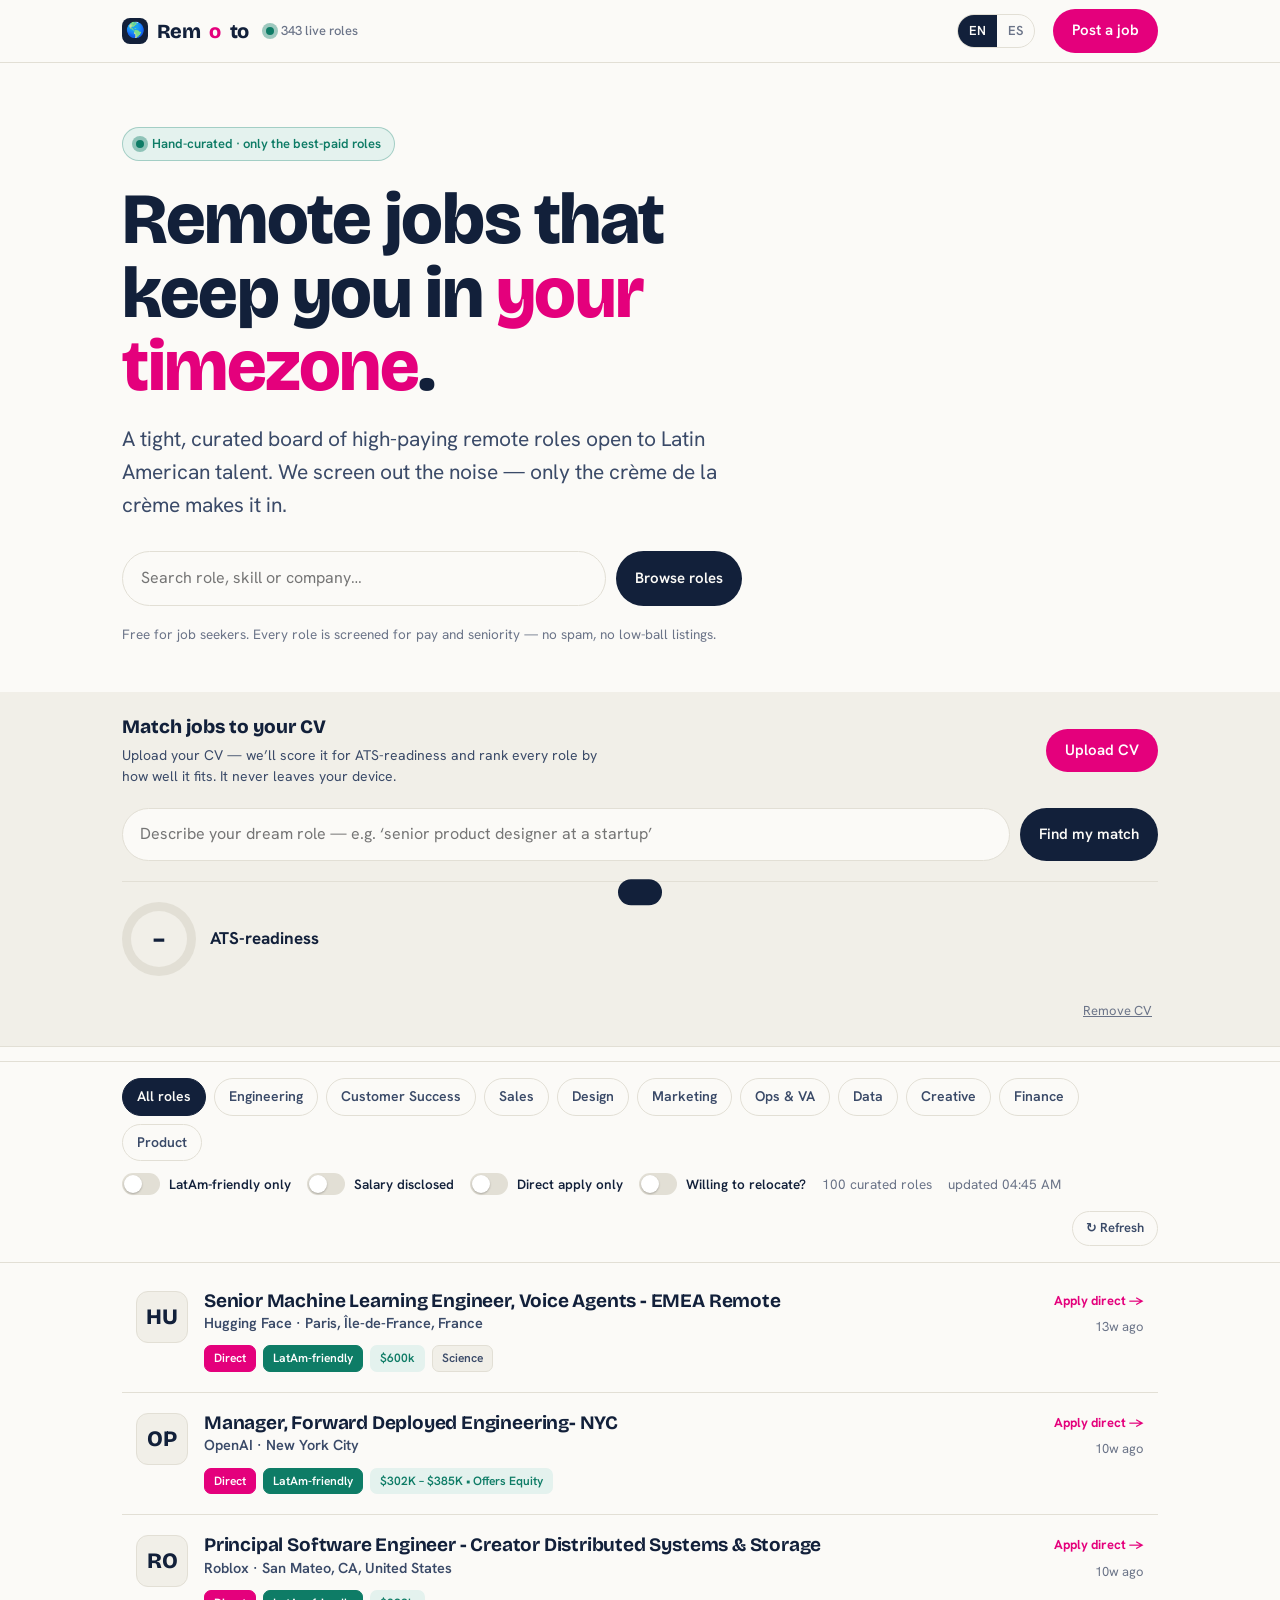
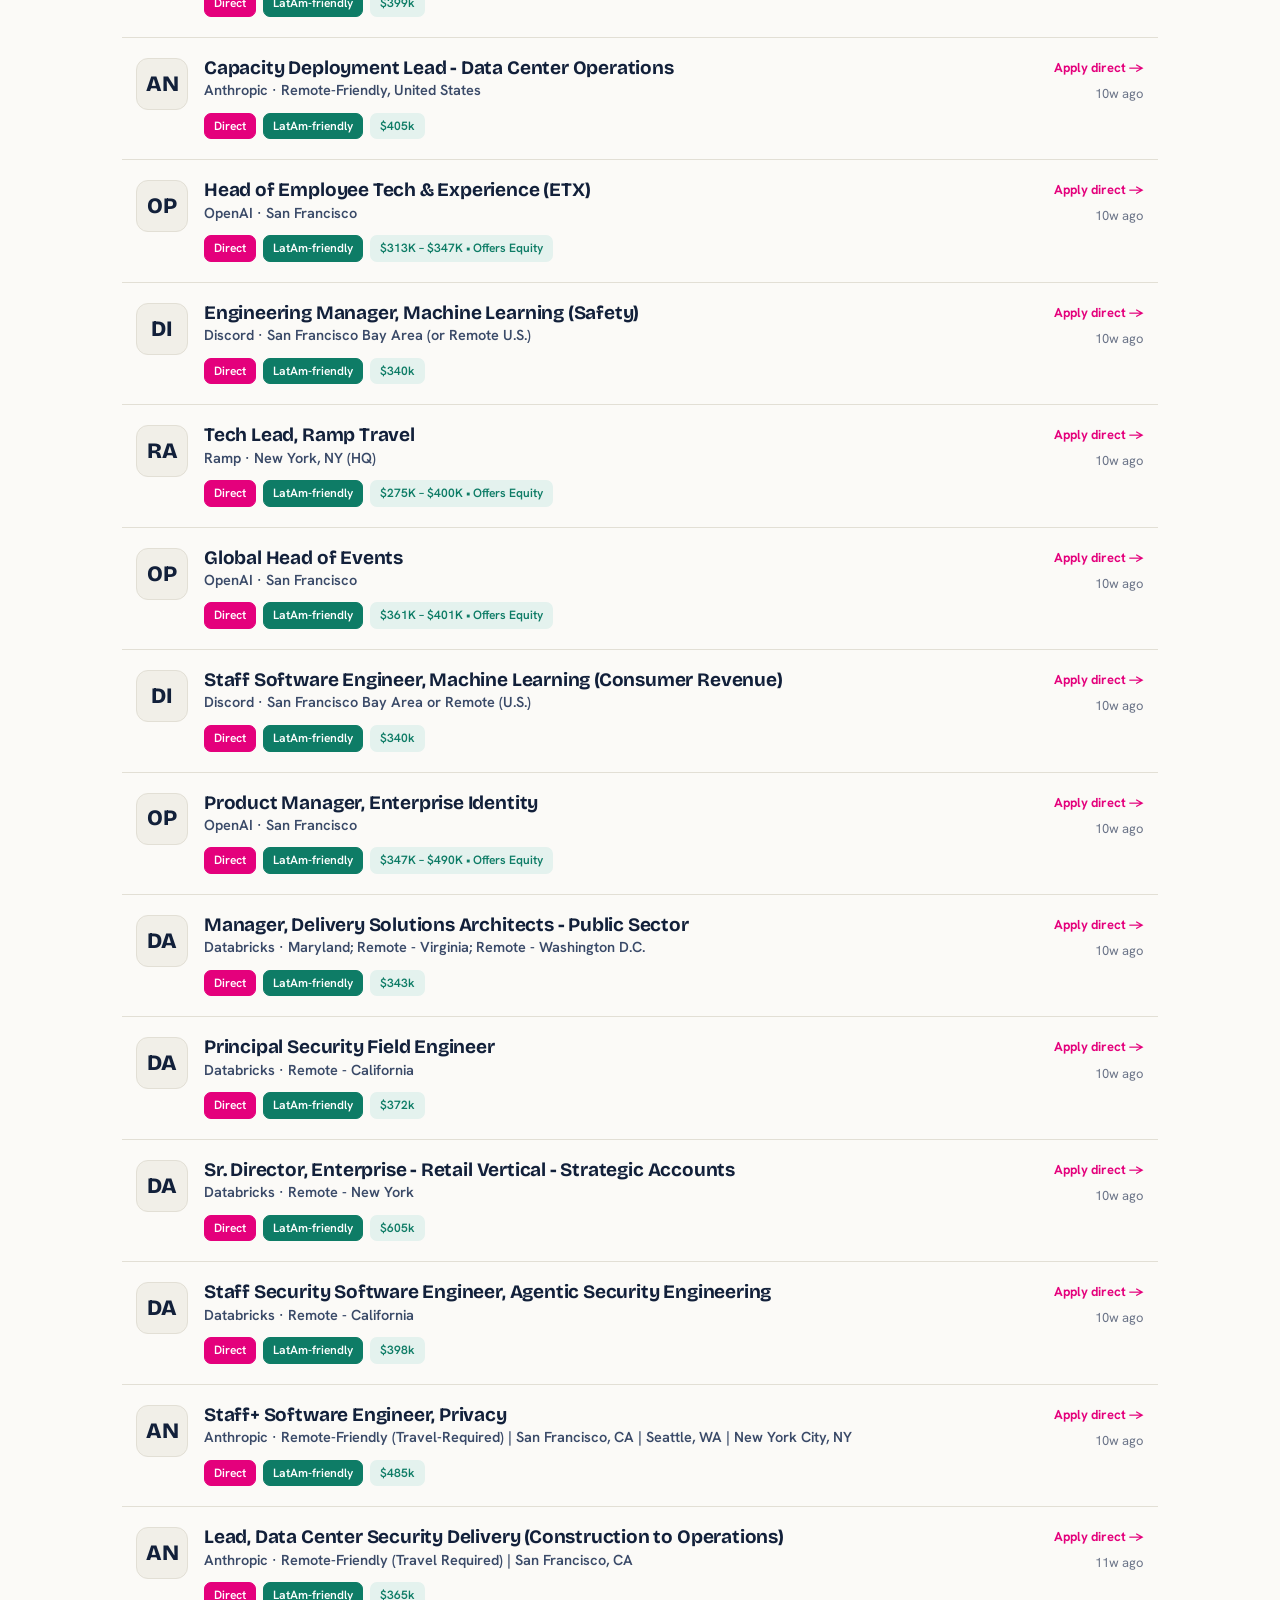
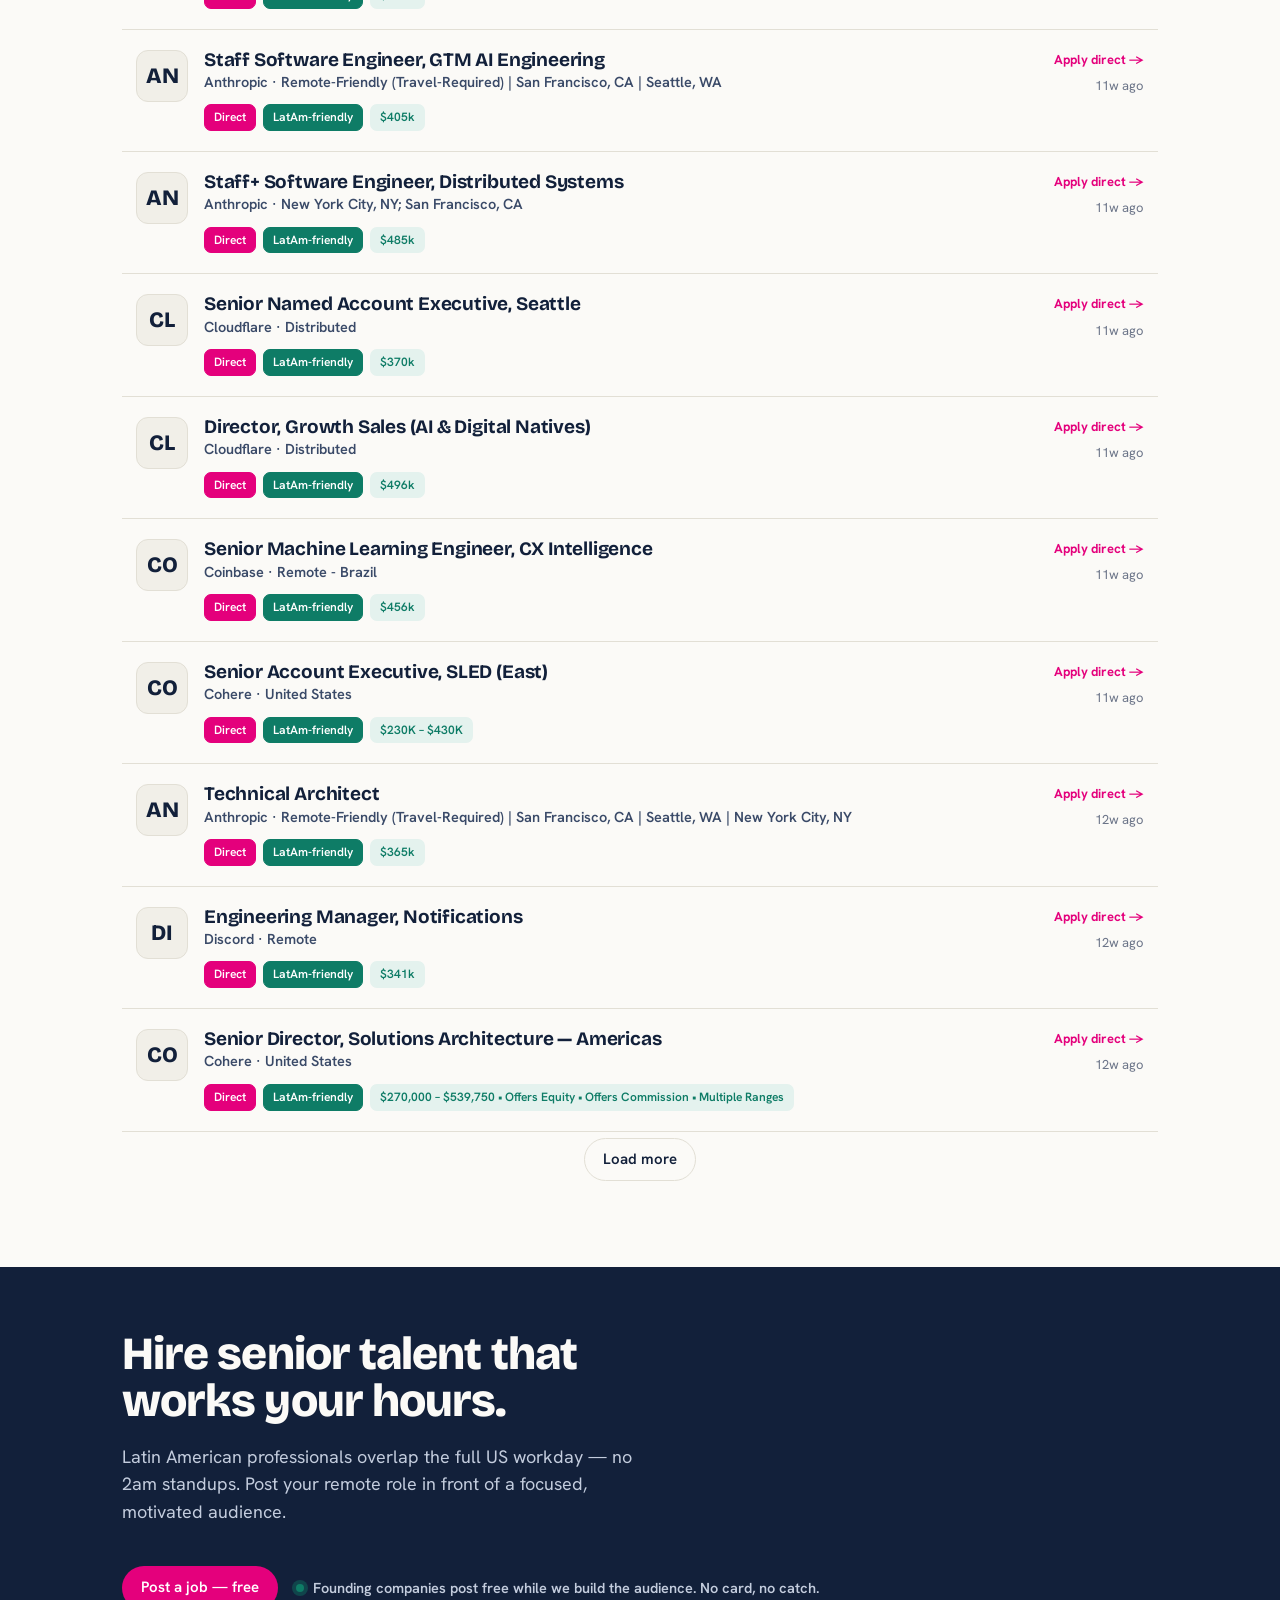
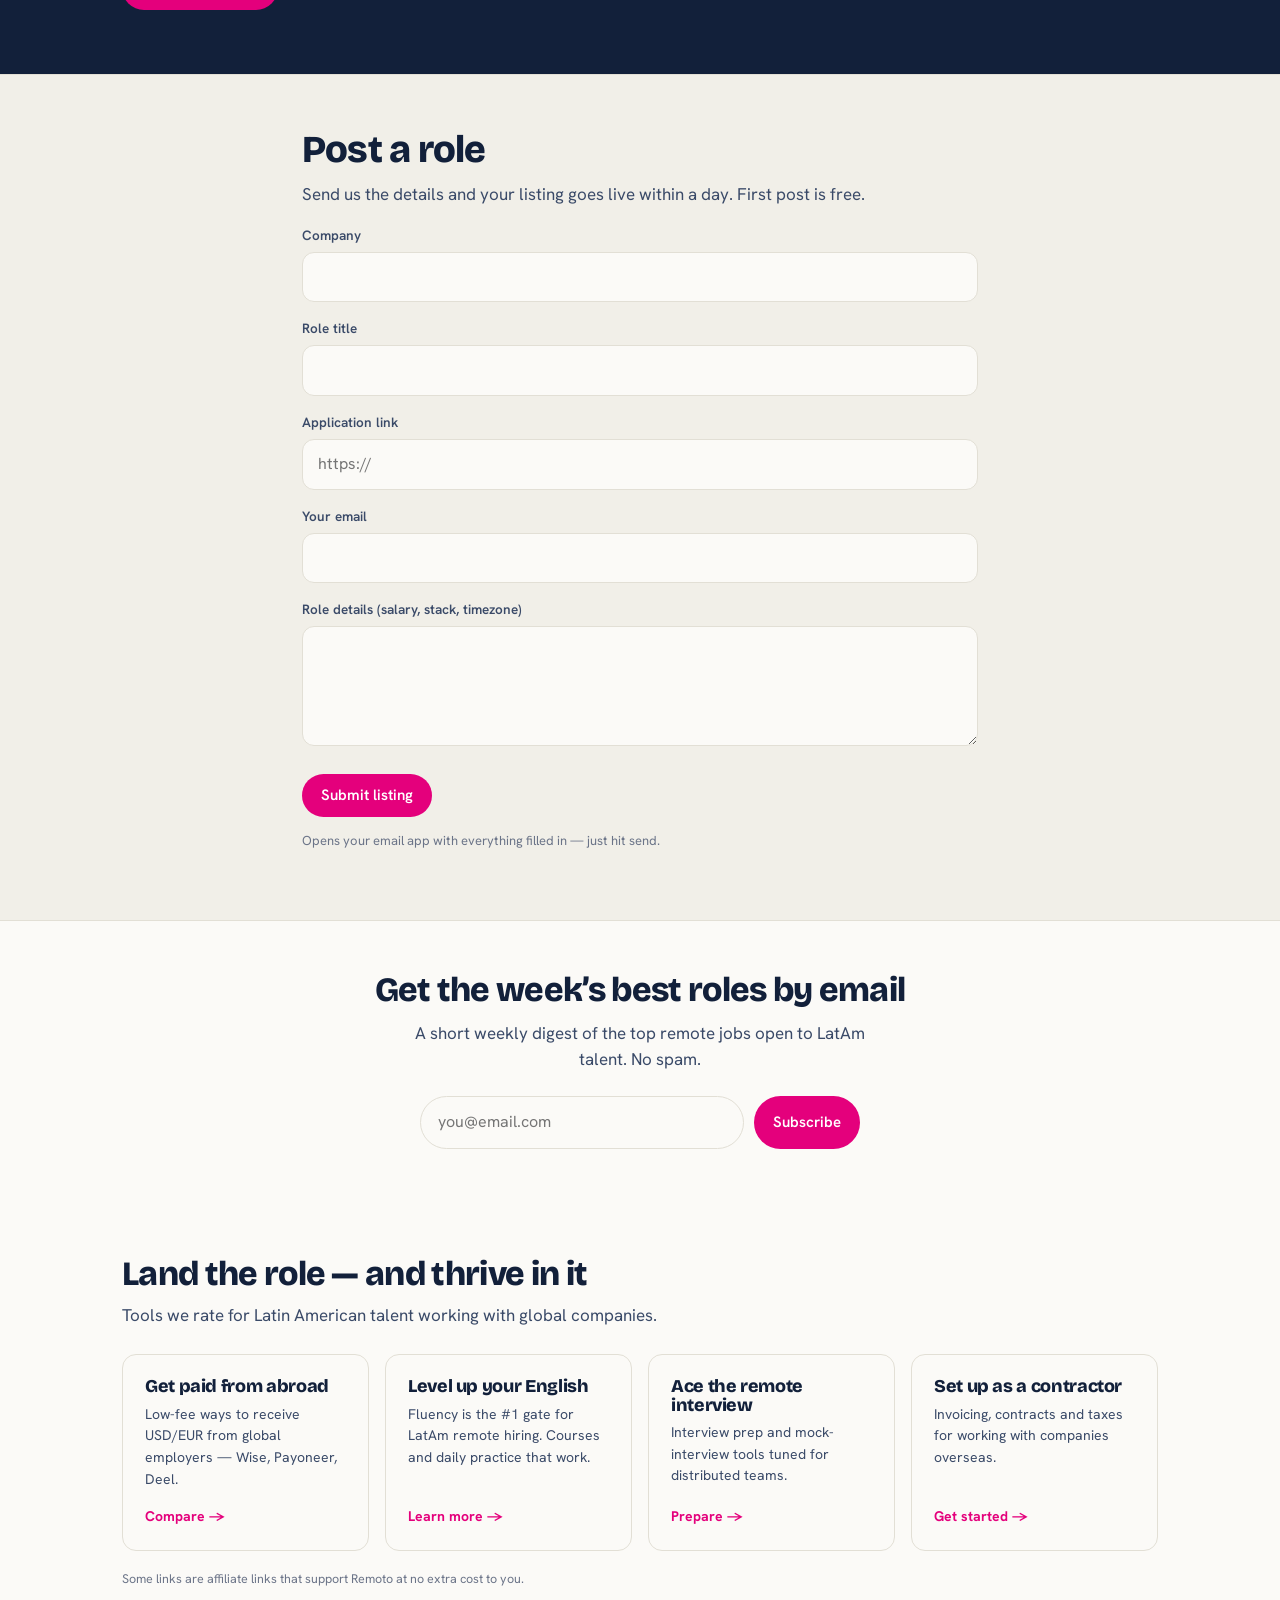
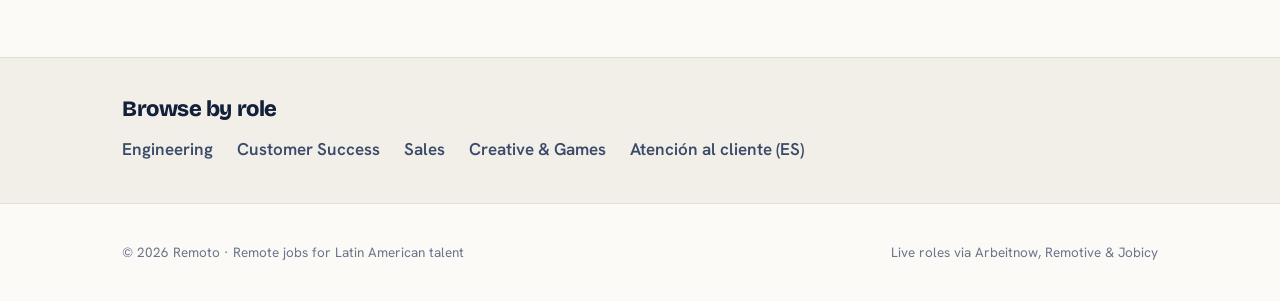
==== index.html @ f05ed441 "Update index.html" ====
<!doctype html>
<html lang="en">
<head>
<meta charset="utf-8" />
<meta name="viewport" content="width=device-width, initial-scale=1" />

<!-- ============ SEO ============ -->
<title>Remoto — Remote jobs for top Latin American talent</title>
<meta name="description" content="Live remote job listings open to talent across Latin America. Senior engineering, customer success, sales, design and ops roles at global companies — in your timezone." />
<meta name="keywords" content="remote jobs latin america, trabajo remoto, latam remote talent, remote jobs mexico, empleos remotos, bilingual remote jobs, nearshore talent" />
<meta name="robots" content="index,follow" />
<link rel="canonical" href="https://YOURDOMAIN.com/" />
<link rel="alternate" hreflang="en" href="https://YOURDOMAIN.com/?lang=en" />
<link rel="alternate" hreflang="es" href="https://YOURDOMAIN.com/?lang=es" />
<link rel="alternate" hreflang="x-default" href="https://YOURDOMAIN.com/" />

<!-- ============ Open Graph ============ -->
<meta property="og:type" content="website" />
<meta property="og:title" content="Remoto — Remote jobs for top Latin American talent" />
<meta property="og:description" content="Live remote roles at global companies, open to talent across Latin America. Updated every day." />
<meta property="og:url" content="https://YOURDOMAIN.com/" />

<link rel="icon" href="data:image/svg+xml,<svg xmlns='http://www.w3.org/2000/svg' viewBox='0 0 100 100'><text y='.9em' font-size='90'>🌎</text></svg>" />

<link rel="preconnect" href="https://fonts.googleapis.com" />
<link rel="preconnect" href="https://fonts.gstatic.com" crossorigin />
<link href="https://fonts.googleapis.com/css2?family=Bricolage+Grotesque:opsz,wght@12..96,500;12..96,700;12..96,800&family=Hanken+Grotesk:wght@400;500;600;700&display=swap" rel="stylesheet" />
<script src="https://cdnjs.cloudflare.com/ajax/libs/pdf.js/3.11.174/pdf.min.js"></script>
<script src="https://cdnjs.cloudflare.com/ajax/libs/mammoth/1.6.0/mammoth.browser.min.js"></script>

<!-- ============ Site-level structured data ============ -->
<script type="application/ld+json">
{
  "@context": "https://schema.org",
  "@type": "WebSite",
  "name": "Remoto",
  "url": "https://YOURDOMAIN.com/",
  "description": "Remote jobs for top Latin American talent.",
  "potentialAction": {
    "@type": "SearchAction",
    "target": "https://YOURDOMAIN.com/?q={search_term_string}",
    "query-input": "required name=search_term_string"
  }
}
</script>

<style>
  :root{
    --ink:#12203A;        /* deep indigo — primary text & dark bands */
    --ink-soft:#3a4a68;
    --paper:#FBFAF7;      /* warm off-white */
    --paper-2:#F1EFE8;    /* subtle panel */
    --line:#E2DFD5;       /* hairlines */
    --rosa:#E4007C;       /* rosa mexicano — the one bold accent */
    --rosa-ink:#B10061;
    --jade:#0E7C66;       /* agave jade — live + latam-friendly */
    --jade-soft:#e4f2ee;
    --muted:#6b7488;
    --radius:14px;
    --maxw:1080px;
  }
  @media (prefers-color-scheme: dark){
    :root{
      --ink:#EDEFF5; --ink-soft:#b9c0d0; --paper:#0D1526; --paper-2:#141f36;
      --line:#243350; --rosa:#ff4fa6; --rosa-ink:#ff7bbd; --jade:#38b39a;
      --jade-soft:#12312b; --muted:#8a94ac;
    }
  }
  :root[data-theme="light"]{
    --ink:#12203A; --ink-soft:#3a4a68; --paper:#FBFAF7; --paper-2:#F1EFE8;
    --line:#E2DFD5; --rosa:#E4007C; --rosa-ink:#B10061; --jade:#0E7C66;
    --jade-soft:#e4f2ee; --muted:#6b7488;
  }
  *{box-sizing:border-box}
  html{scroll-behavior:smooth}
  body{
    margin:0; background:var(--paper); color:var(--ink);
    font-family:"Hanken Grotesk",system-ui,-apple-system,Segoe UI,Roboto,sans-serif;
    font-size:17px; line-height:1.55; -webkit-font-smoothing:antialiased;
  }
  a{color:inherit}
  .wrap{max-width:var(--maxw); margin:0 auto; padding:0 22px}
  h1,h2,h3{font-family:"Bricolage Grotesque",serif; font-weight:800; line-height:1.02; letter-spacing:-.02em; margin:0}

  /* ---------- header ---------- */
  header{position:sticky; top:0; z-index:50; background:color-mix(in srgb, var(--paper) 88%, transparent);
    backdrop-filter:saturate(1.4) blur(10px); border-bottom:1px solid var(--line)}
  .bar{display:flex; align-items:center; gap:18px; height:62px}
  .brand{font-family:"Bricolage Grotesque"; font-weight:800; font-size:20px; letter-spacing:-.03em; display:flex; align-items:center; gap:9px; text-decoration:none}
  .globe{width:26px;height:26px;border-radius:8px;background:var(--ink);color:var(--paper);display:grid;place-items:center;font-size:15px}
  .brand em{color:var(--rosa); font-style:normal}
  .bar .spacer{flex:1}
  .headcount{font-size:13px; color:var(--muted); display:flex; align-items:center; gap:7px; font-weight:500}
  .dot{width:8px;height:8px;border-radius:50%;background:var(--jade);position:relative}
  .dot::after{content:"";position:absolute;inset:-4px;border-radius:50%;background:var(--jade);opacity:.4;animation:pulse 2s ease-out infinite}
  @keyframes pulse{0%{transform:scale(.6);opacity:.5}100%{transform:scale(2.4);opacity:0}}
  @media (prefers-reduced-motion: reduce){.dot::after{animation:none}}
  .langtog{display:flex;border:1px solid var(--line);border-radius:999px;overflow:hidden;font-size:13px;font-weight:600}
  .langtog button{border:0;background:transparent;color:var(--muted);padding:6px 11px;cursor:pointer;font:inherit}
  .langtog button[aria-pressed="true"]{background:var(--ink);color:var(--paper)}
  .btn{font:inherit;font-weight:600;font-size:15px;cursor:pointer;border-radius:999px;padding:9px 18px;border:1px solid transparent;text-decoration:none;display:inline-flex;align-items:center;gap:8px;transition:transform .08s ease, background .15s ease}
  .btn:active{transform:translateY(1px)}
  .btn-primary{background:var(--rosa);color:#fff}
  .btn-primary:hover{background:var(--rosa-ink)}
  .btn-ghost{border-color:var(--line);background:transparent;color:var(--ink)}
  .btn-ghost:hover{background:var(--paper-2)}
  .btn-dark{background:var(--ink);color:var(--paper)}

  /* ---------- hero ---------- */
  .hero{padding:64px 0 34px}
  .kicker{display:inline-flex;align-items:center;gap:8px;font-size:13px;font-weight:600;color:var(--jade);
    background:var(--jade-soft);border:1px solid color-mix(in srgb,var(--jade) 30%, transparent);
    padding:6px 13px;border-radius:999px;margin-bottom:22px}
  .hero h1{font-size:clamp(38px,6.4vw,72px); max-width:14ch}
  .hero h1 .rosa{color:var(--rosa)}
  .hero p.sub{font-size:clamp(17px,2.2vw,21px); color:var(--ink-soft); max-width:52ch; margin:20px 0 30px}
  .searchrow{display:flex; gap:10px; flex-wrap:wrap; max-width:620px}
  .searchrow input{flex:1; min-width:220px; font:inherit; font-size:16px; padding:14px 18px; border:1.5px solid var(--line); border-radius:999px; background:var(--paper); color:var(--ink)}
  .searchrow input:focus{outline:2px solid var(--rosa); outline-offset:1px; border-color:transparent}
  .trust{margin-top:18px;font-size:13.5px;color:var(--muted)}

  /* ---------- controls ---------- */
  .controls{border-top:1px solid var(--line); border-bottom:1px solid var(--line); padding:16px 0; margin-top:14px;
    position:sticky; top:62px; background:color-mix(in srgb,var(--paper) 92%, transparent); backdrop-filter:blur(8px); z-index:40}
  .chips{display:flex; gap:8px; flex-wrap:wrap; align-items:center}
  .chip{font:inherit;font-size:14px;font-weight:600;cursor:pointer;border:1px solid var(--line);background:transparent;color:var(--ink-soft);padding:7px 14px;border-radius:999px}
  .chip[aria-pressed="true"]{background:var(--ink);color:var(--paper);border-color:var(--ink)}
  .controls .meta{display:flex;align-items:center;gap:16px;flex-wrap:wrap;margin-top:12px;font-size:13.5px;color:var(--muted)}
  .switch{display:inline-flex;align-items:center;gap:9px;cursor:pointer;user-select:none;font-weight:600;color:var(--ink)}
  .switch input{position:absolute;opacity:0}
  .track{width:38px;height:22px;border-radius:999px;background:var(--line);position:relative;transition:background .15s}
  .track::after{content:"";position:absolute;top:2px;left:2px;width:18px;height:18px;border-radius:50%;background:#fff;transition:transform .15s;box-shadow:0 1px 2px rgba(0,0,0,.25)}
  .switch input:checked + .track{background:var(--jade)}
  .switch input:checked + .track::after{transform:translateX(16px)}
  .switch input:focus-visible + .track{outline:2px solid var(--rosa);outline-offset:2px}
  .refresh{margin-left:auto;border:1px solid var(--line);background:transparent;color:var(--ink-soft);font:inherit;font-size:13px;font-weight:600;padding:6px 13px;border-radius:999px;cursor:pointer}

  /* ---------- job list ---------- */
  main{padding:8px 0 40px; min-height:40vh}
  .job{display:grid; grid-template-columns:52px 1fr auto; gap:16px; align-items:start; padding:20px 14px; border-bottom:1px solid var(--line); text-decoration:none; color:inherit; transition:background .12s}
  .job:hover{background:var(--paper-2)}
  .logo{width:52px;height:52px;border-radius:12px;background:var(--paper-2);border:1px solid var(--line);display:grid;place-items:center;font-family:"Bricolage Grotesque";font-weight:800;font-size:22px;color:var(--ink);position:relative;overflow:hidden}
  .logo img{position:absolute;inset:0;width:100%;height:100%;object-fit:contain;background:#fff;border-radius:inherit}
  .job h3{font-size:19px;font-weight:700;letter-spacing:-.01em}
  .co{font-size:14.5px;color:var(--ink-soft);margin-top:2px;font-weight:600}
  .tags{display:flex;gap:7px;flex-wrap:wrap;margin-top:11px}
  .tag{font-size:12px;font-weight:600;color:var(--ink-soft);background:var(--paper-2);border:1px solid var(--line);padding:3px 9px;border-radius:7px}
  .tag.latam{color:#fff;background:var(--jade);border-color:var(--jade)}
  .tag.salary{color:var(--jade);background:var(--jade-soft);border-color:transparent}
  .tag.direct{color:#fff;background:var(--rosa);border-color:var(--rosa)}
  .side{text-align:right;font-size:13px;color:var(--muted);white-space:nowrap;display:flex;flex-direction:column;gap:6px;align-items:flex-end}
  .apply{font-size:13px;font-weight:700;color:var(--rosa)}
  .state{padding:60px 14px;text-align:center;color:var(--muted)}
  .state h3{font-size:22px;color:var(--ink);margin-bottom:8px}
  .spinner{width:26px;height:26px;border:3px solid var(--line);border-top-color:var(--rosa);border-radius:50%;animation:spin .8s linear infinite;margin:0 auto 16px}
  @keyframes spin{to{transform:rotate(360deg)}}
  @media (max-width:640px){
    .job{grid-template-columns:44px 1fr;gap:13px}
    .side{grid-column:2;flex-direction:row;justify-content:space-between;width:100%;margin-top:4px}
    .logo{width:44px;height:44px;font-size:18px}
    .controls{top:62px}
  }

  /* ---------- employer band ---------- */
  .band{background:var(--ink); color:var(--paper); margin-top:20px}
  :root[data-theme="light"] .band, :root:not([data-theme]) .band{--ink-soft:#c3ccdd}
  .band .wrap{padding:64px 22px}
  .band h2{font-size:clamp(30px,4.5vw,46px); color:var(--paper); max-width:18ch}
  .band .lead{color:#c3ccdd; max-width:54ch; margin:18px 0 40px; font-size:18px}
  .tiers{display:grid;grid-template-columns:repeat(3,1fr);gap:16px}
  @media (max-width:760px){.tiers{grid-template-columns:1fr}}
  .tier{background:rgba(255,255,255,.05);border:1px solid rgba(255,255,255,.14);border-radius:var(--radius);padding:24px}
  .tier.feat{border-color:var(--rosa);background:rgba(228,0,124,.10)}
  .tier .price{font-family:"Bricolage Grotesque";font-weight:800;font-size:32px;margin:6px 0 2px;color:var(--paper)}
  .tier .per{font-size:13px;color:#aeb8cc}
  .tier ul{list-style:none;padding:0;margin:16px 0 0;font-size:14.5px;color:#d5dbe8}
  .tier li{padding:6px 0 6px 24px;position:relative}
  .tier li::before{content:"→";position:absolute;left:0;color:var(--rosa);font-weight:700}
  .tname{font-weight:700;font-size:15px;letter-spacing:.01em;color:var(--paper)}

  /* ---------- forms ---------- */
  .post{background:var(--paper-2);border-top:1px solid var(--line)}
  .post .wrap{padding:56px 22px;max-width:720px}
  .post h2{font-size:clamp(26px,4vw,38px)}
  .field{display:block;margin-top:16px}
  .field span{display:block;font-size:13.5px;font-weight:600;color:var(--ink-soft);margin-bottom:6px}
  .field input,.field textarea{width:100%;font:inherit;font-size:16px;padding:12px 15px;border:1.5px solid var(--line);border-radius:12px;background:var(--paper);color:var(--ink)}
  .field textarea{min-height:120px;resize:vertical}
  .field input:focus,.field textarea:focus{outline:2px solid var(--rosa);outline-offset:1px;border-color:transparent}
  .formnote{font-size:13px;color:var(--muted);margin-top:14px}

  /* ---------- alerts ---------- */
  .alerts{border-top:1px solid var(--line)}
  .alerts .wrap{padding:52px 22px;text-align:center}
  .alerts h2{font-size:clamp(24px,3.6vw,34px)}
  .alerts p{color:var(--ink-soft);max-width:46ch;margin:12px auto 24px}
  .alertform{display:flex;gap:10px;max-width:440px;margin:0 auto;flex-wrap:wrap}
  .alertform input{flex:1;min-width:200px;font:inherit;font-size:16px;padding:13px 17px;border:1.5px solid var(--line);border-radius:999px;background:var(--paper);color:var(--ink)}

  /* ---------- footer ---------- */
  footer{border-top:1px solid var(--line);background:var(--paper)}
  footer .wrap{padding:38px 22px;display:flex;justify-content:space-between;gap:20px;flex-wrap:wrap;font-size:13.5px;color:var(--muted)}
  footer a{color:var(--ink-soft);text-decoration:none}
  footer a:hover{color:var(--rosa)}
  .toast{position:fixed;left:50%;bottom:26px;transform:translateX(-50%) translateY(120%);background:var(--ink);color:var(--paper);padding:13px 22px;border-radius:999px;font-size:14px;font-weight:600;transition:transform .3s cubic-bezier(.2,.9,.3,1);z-index:99}
  .toast.show{transform:translateX(-50%) translateY(0)}
  .tag.match{color:#fff;border-color:transparent}
  .tag.match.hi{background:var(--jade)} .tag.match.mid{background:#b58900} .tag.match.lo{background:#9aa2b1}
  .cvbar{border-bottom:1px solid var(--line);background:var(--paper-2)}
  .cvbar-in{display:flex;align-items:center;gap:20px;justify-content:space-between;padding:20px 0;flex-wrap:wrap}
  .cvbar-copy strong{display:block;font-family:"Bricolage Grotesque";font-weight:800;font-size:19px}
  .cvbar-copy span{font-size:14px;color:var(--ink-soft);max-width:60ch;display:block;margin-top:3px}
  .cv-upload{cursor:pointer}
  .cv-panel{display:flex;align-items:flex-start;gap:24px;flex-wrap:wrap;padding:20px 0 24px;border-top:1px solid var(--line)}
  .cv-score{display:flex;align-items:center;gap:14px}
  .cv-ring{--v:0;width:74px;height:74px;border-radius:50%;background:conic-gradient(var(--jade) calc(var(--v)*3.6deg), var(--line) 0);display:grid;place-items:center;flex:none;position:relative}
  .cv-ring::before{content:"";position:absolute;width:56px;height:56px;border-radius:50%;background:var(--paper-2)}
  .cv-ring span{position:relative;font-family:"Bricolage Grotesque";font-weight:800;font-size:22px}
  .cv-scap{font-size:13.5px;color:var(--ink-soft);max-width:34ch;margin-top:2px}
  .cv-tips{flex:1;min-width:240px;font-size:13.5px;color:var(--ink-soft)}
  .cv-tips ul{margin:0;padding-left:18px} .cv-tips li{margin:3px 0}
  .cv-skills{display:flex;gap:6px;flex-wrap:wrap;align-items:flex-start;max-width:100%}
  .cv-skills .tag{background:var(--jade-soft);color:var(--jade);border-color:transparent}
  .cv-clear{background:none;border:0;color:var(--muted);font:inherit;font-size:13px;cursor:pointer;text-decoration:underline}
  .tag.featured{color:var(--ink);background:#F5C542;border-color:#F5C542;font-weight:700}
  .payf{background:linear-gradient(120deg,var(--jade-soft),var(--paper-2));border-top:1px solid var(--line);border-bottom:1px solid var(--line)}
  .payf .wrap{padding:40px 22px;display:flex;align-items:center;gap:24px;justify-content:space-between;flex-wrap:wrap}
  .payf h2{font-size:clamp(22px,3vw,30px);max-width:22ch}
  .payf p{color:var(--ink-soft);font-size:15px;max-width:56ch;margin:8px 0 0}
  .res .wrap{padding:56px 22px}
  .res h2{font-size:clamp(24px,3.6vw,34px)}
  .res .lead{color:var(--ink-soft);margin:10px 0 26px;max-width:60ch}
  .res-grid{display:grid;grid-template-columns:repeat(auto-fit,minmax(230px,1fr));gap:16px}
  .res-card{border:1px solid var(--line);border-radius:var(--radius);padding:22px;background:var(--paper);display:flex;flex-direction:column;text-decoration:none;color:inherit;transition:border-color .15s,transform .08s}
  .res-card:hover{border-color:var(--rosa);transform:translateY(-2px)}
  .res-card h3{font-size:18px}
  .res-card p{font-size:14px;color:var(--ink-soft);margin:8px 0 16px;flex:1}
  .res-card .go{font-size:14px;font-weight:700;color:var(--rosa)}
  .res-note{font-size:12.5px;color:var(--muted);margin-top:18px}
  .dreamrow{display:flex;gap:10px;padding:0 0 20px;flex-wrap:wrap}
  .dreamrow input{flex:1;min-width:240px;font:inherit;font-size:16px;padding:13px 17px;border:1.5px solid var(--line);border-radius:999px;background:var(--paper);color:var(--ink)}
  .dreamrow input:focus{outline:2px solid var(--rosa);outline-offset:1px;border-color:transparent}
  .dreamb{display:flex;align-items:center;gap:10px;flex-wrap:wrap;background:var(--jade-soft);border:1px solid color-mix(in srgb,var(--jade) 30%,transparent);color:var(--ink);padding:10px 16px;border-radius:12px;margin-top:14px;font-size:14.5px}
  .dreamb button{margin-left:auto;background:none;border:0;color:var(--rosa);font:inherit;font-weight:700;cursor:pointer}
  .tag.web{background:transparent;color:var(--muted);border-color:var(--line)}
</style>
</head>
<body>

<header>
  <div class="wrap bar">
    <a class="brand" href="#top"><span class="globe">🌎</span> Rem<em>o</em>to</a>
    <span class="headcount"><span class="dot"></span><span id="live-count">Loading roles…</span></span>
    <span class="spacer"></span>
    <div class="langtog" role="group" aria-label="Language">
      <button data-lang="en" aria-pressed="true">EN</button>
      <button data-lang="es" aria-pressed="false">ES</button>
    </div>
    <a class="btn btn-primary" href="#post" data-i18n="nav_post">Post a job</a>
  </div>
</header>

<section class="hero" id="top">
  <div class="wrap">
    <span class="kicker"><span class="dot"></span><span data-i18n="hero_kicker">Live listings · updated daily</span></span>
    <h1 data-i18n="hero_h1">Remote jobs that keep you in <span class="rosa">your timezone</span>.</h1>
    <p class="sub" data-i18n="hero_sub">Senior roles at global companies, open to talent across Latin America. One page, updated every day — no endless scrolling across ten sites.</p>
    <div class="searchrow">
      <input id="hero-search" type="search" placeholder="Search role, skill or company…" data-i18n-ph="search_ph" aria-label="Search jobs" />
      <a class="btn btn-dark" href="#jobs" data-i18n="hero_cta">Browse roles</a>
    </div>
    <p class="trust" data-i18n="hero_trust">Free for job seekers, always. Fresh roles pulled in automatically every day.</p>
  </div>
</section>

<section class="cvbar">
  <div class="wrap">
    <div class="cvbar-in">
      <div class="cvbar-copy">
        <strong data-i18n="cv_h">Match jobs to your CV</strong>
        <span data-i18n="cv_sub">Upload your CV — we’ll score it for ATS-readiness and rank every role by how well it fits. It never leaves your device.</span>
      </div>
      <label class="btn btn-primary cv-upload">
        <input type="file" id="cv-file" accept=".pdf,.txt,.docx" hidden>
        <span id="cv-btn-label" data-i18n="cv_btn">Upload CV</span>
      </label>
    </div>
    <div class="dreamrow">
      <input id="dream-input" type="text" placeholder="Describe your dream role — e.g. ‘senior product designer at a startup’" data-i18n-ph="dream_ph" aria-label="Dream job">
      <button class="btn btn-dark" id="dream-go" data-i18n="dream_go">Find my match</button>
    </div>
    <div class="cv-panel" id="cv-panel" hidden>
      <div class="cv-score">
        <div class="cv-ring" id="cv-ring"><span id="cv-num">–</span></div>
        <div><strong data-i18n="cv_ats">ATS-readiness</strong><div class="cv-scap" id="cv-scap"></div></div>
      </div>
      <div class="cv-tips" id="cv-tips"></div>
      <div style="flex-basis:100%;display:flex;justify-content:space-between;align-items:center;gap:16px;flex-wrap:wrap">
        <div class="cv-skills" id="cv-skills"></div>
        <button class="cv-clear" id="cv-clear" data-i18n="cv_clear">Remove CV</button>
      </div>
    </div>
  </div>
</section>

<div class="controls" id="jobs">
  <div class="wrap">
    <div class="chips" id="chips"></div>
    <div class="meta">
      <label class="switch">
        <input type="checkbox" id="latam-only" />
        <span class="track"></span>
        <span data-i18n="latam_toggle">LatAm-friendly only</span>
      </label>
      <label class="switch">
        <input type="checkbox" id="salaried-only" />
        <span class="track"></span>
        <span data-i18n="salaried_toggle">Salary disclosed</span>
      </label>
      <label class="switch">
        <input type="checkbox" id="direct-only" />
        <span class="track"></span>
        <span data-i18n="direct_toggle">Direct apply only</span>
      </label>
      <label class="switch">
        <input type="checkbox" id="relocate-on" />
        <span class="track"></span>
        <span data-i18n="relocate_toggle">Willing to relocate?</span>
      </label>
      <label class="switch" id="match-wrap" style="display:none">
        <input type="checkbox" id="match-sort" />
        <span class="track"></span>
        <span data-i18n="match_toggle">Best matches for me</span>
      </label>
      <span id="result-count"></span>
      <span id="updated"></span>
      <button class="refresh" id="refresh" data-i18n="refresh">↻ Refresh</button>
    </div>
  </div>
</div>

<main>
  <div class="wrap" id="dream-banner" hidden></div>
  <div class="wrap" id="job-list">
    <div class="state"><div class="spinner"></div><span data-i18n="loading">Pulling in today’s remote roles…</span></div>
  </div>
  <div class="wrap" style="text-align:center;padding:6px 0 26px">
    <button class="btn btn-ghost" id="load-more" style="display:none" data-i18n="load_more">Load more</button>
  </div>
</main>

<!-- job listings structured data (Google for Jobs) injected here -->
<script type="application/ld+json" id="jobs-ld"></script>

<section class="band">
  <div class="wrap">
    <h2 data-i18n="emp_h2">Hire senior talent that works your hours.</h2>
    <p class="lead" data-i18n="emp_lead">Latin American professionals overlap the full US workday — no 2am standups. Post your remote role in front of a focused, motivated audience.</p>
    <div style="display:flex;align-items:center;gap:18px;flex-wrap:wrap">
      <a class="btn btn-primary" href="#post" data-i18n="t_cta">Post a job — free</a>
      <span style="display:inline-flex;align-items:center;gap:9px;font-size:14.5px;color:#c3ccdd;font-weight:600"><span class="dot"></span><span data-i18n="emp_founding">Founding companies post free while we build the audience. No card, no catch.</span></span>
    </div>
  </div>
</section>

<section class="post" id="post">
  <div class="wrap">
    <h2 data-i18n="post_h2">Post a role</h2>
    <p style="color:var(--ink-soft);margin-top:12px" data-i18n="post_sub">Send us the details and your listing goes live within a day. First post is free.</p>
    <form id="post-form">
      <label class="field"><span data-i18n="f_company">Company</span><input name="company" required /></label>
      <label class="field"><span data-i18n="f_role">Role title</span><input name="role" required /></label>
      <label class="field"><span data-i18n="f_link">Application link</span><input name="link" type="url" placeholder="https://" required /></label>
      <label class="field"><span data-i18n="f_email">Your email</span><input name="from" type="email" required /></label>
      <label class="field"><span data-i18n="f_details">Role details (salary, stack, timezone)</span><textarea name="details"></textarea></label>
      <button class="btn btn-primary" type="submit" style="margin-top:20px" data-i18n="f_submit">Submit listing</button>
      <p class="formnote" data-i18n="f_note">Opens your email app with everything filled in — just hit send.</p>
    </form>
  </div>
</section>

<section class="alerts">
  <div class="wrap">
    <h2 data-i18n="al_h2">Get the week’s best roles by email</h2>
    <p data-i18n="al_p">A short weekly digest of the top remote jobs open to LatAm talent. No spam.</p>
    <form class="alertform" id="alert-form">
      <input name="email" type="email" placeholder="you@email.com" required aria-label="Email" />
      <button class="btn btn-primary" type="submit" data-i18n="al_cta">Subscribe</button>
    </form>
  </div>
</section>

<section class="payf" id="payf" hidden>
  <div class="wrap">
    <div>
      <h2 data-i18n="pf_h">Got hired through Remoto? Pay it forward.</h2>
      <p data-i18n="pf_sub">Remoto is free and always will be. If it helped you land a role, chip in whatever you can so we can keep it running — and help the next person find theirs.</p>
    </div>
    <a class="btn btn-primary" id="payf-btn" href="#" target="_blank" rel="noopener" data-i18n="pf_btn">Pay it forward</a>
  </div>
</section>

<section class="res" id="res">
  <div class="wrap">
    <h2 data-i18n="res_h">Land the role — and thrive in it</h2>
    <p class="lead" data-i18n="res_sub">Tools we rate for Latin American talent working with global companies.</p>
    <div class="res-grid" id="res-grid"></div>
    <p class="res-note" data-i18n="res_note">Some links are affiliate links that support Remoto at no extra cost to you.</p>
  </div>
</section>

<section style="border-top:1px solid var(--line);background:var(--paper-2)">
  <div class="wrap" style="padding:40px 22px">
    <h2 style="font-size:22px;margin-bottom:16px" data-i18n="browse_h">Browse by role</h2>
    <div style="display:flex;flex-wrap:wrap;gap:10px 24px;font-weight:600">
      <a href="remote-software-engineering-jobs-latam.html" style="color:var(--ink-soft);text-decoration:none">Engineering</a>
      <a href="remote-customer-success-jobs-latam.html" style="color:var(--ink-soft);text-decoration:none">Customer Success</a>
      <a href="remote-sales-jobs-latin-america.html" style="color:var(--ink-soft);text-decoration:none">Sales</a>
      <a href="remote-creative-game-film-animation-jobs-latam.html" style="color:var(--ink-soft);text-decoration:none">Creative &amp; Games</a>
      <a href="trabajos-remotos-atencion-al-cliente-latam.html" style="color:var(--ink-soft);text-decoration:none">Atención al cliente (ES)</a>
    </div>
  </div>
</section>

<footer>
  <div class="wrap">
    <div>© <span id="year"></span> Remoto · <span data-i18n="ft_tag">Remote jobs for Latin American talent</span></div>
    <div data-i18n="ft_credit">Live roles via Arbeitnow, Remotive &amp; Jobicy</div>
  </div>
</footer>

<div class="toast" id="toast"></div>

<script>
/* ============================================================
   CONFIG — edit these five lines, then you're done.
   ============================================================ */
const CONFIG = {
  BOARD_NAME:   "Remoto",
  CONTACT_EMAIL:"you@youremail.com",     // where employer + subscriber emails land
  DOMAIN:       "https://YOURDOMAIN.com",// your live URL (for links/SEO)
  PAYMENT_LINK: "",                      // optional: Stripe/Gumroad/PayPal link for paid posts
  FORMSPREE:    "",                      // optional: a free formspree.io endpoint for a real inbox instead of mailto

  /* ---- Curation: keep it crème de la crème, never a firehose ---- */
  MIN_SALARY:    100000,  // drop any role whose detectable pay is below this (USD/yr)
  REQUIRE_SALARY:false,   // true = ONLY show roles that openly state pay (most premium, fewest roles)
  PAGE_SIZE:     25,      // roles shown per page — a "Load more" reveals the next 25
  DIRECT_APPLY_ONLY: false, // true = only show roles you apply to on the company's own site (no third-party job sites)
  MAX_JOBS:      100,     // absolute ceiling the board will ever show
  BLOCK:         [],      // words/companies to always exclude, e.g. ["crypto","staffing","commission"]
  PIN:           [],      // words/companies to always float to the top (your paid "Featured" employers), e.g. ["Stripe","Notion"]

  /* ---- Monetization ---- */
  PATREON: "",   // your Patreon / tip / donate link for the "Pay it forward" button (leave "" to hide the button)
  RESOURCES: [   // Resources section — replace each url with your affiliate/referral link; edit freely
    { title:"Get paid from abroad", desc:"Low-fee ways to receive USD/EUR from global employers — Wise, Payoneer, Deel.", url:"#", cta:"Compare" },
    { title:"Level up your English", desc:"Fluency is the #1 gate for LatAm remote hiring. Courses and daily practice that work.", url:"#", cta:"Learn more" },
    { title:"Ace the remote interview", desc:"Interview prep and mock-interview tools tuned for distributed teams.", url:"#", cta:"Prepare" },
    { title:"Set up as a contractor", desc:"Invoicing, contracts and taxes for working with companies overseas.", url:"#", cta:"Get started" }
  ]
};

/* ============================================================
   Job categories — how listings get grouped into the chips.
   ============================================================ */
const CATEGORIES = [
  { id:"all",     en:"All roles",        es:"Todos",            match:null },
  { id:"eng",     en:"Engineering",      es:"Ingeniería",       match:["developer","engineer","software","backend","frontend","full stack","fullstack","devops","programador","react","python","node","java","golang","data engineer"] },
  { id:"cs",      en:"Customer Success",  es:"Éxito del cliente", match:["customer success","customer support","support","success","account manager","help desk","soporte","atención"] },
  { id:"sales",   en:"Sales",            es:"Ventas",           match:["sales","account executive","business development","sdr","bdr","ventas","revenue"] },
  { id:"design",  en:"Design",           es:"Diseño",           match:["designer","design","ux","ui","product design","graphic","diseñador","brand"] },
  { id:"mkt",     en:"Marketing",        es:"Marketing",        match:["marketing","seo","content","growth","social media","copywriter","community"] },
  { id:"ops",     en:"Ops & VA",         es:"Ops y AV",         match:["virtual assistant","operations","project manager","admin","executive assistant","ops","coordinator","asistente"] },
  { id:"data",    en:"Data",             es:"Datos",            match:["data","analyst","analytics","machine learning","ml","ai","scientist","datos"] },
  { id:"creative",en:"Creative",         es:"Creativos",        match:["game designer","game developer","game artist","game programmer","gameplay","gamedev","video game","gaming","unity","unreal","animator","animation","3d artist","3d modeler","3d generalist","vfx","motion designer","motion graphics","art director","concept artist","concept art","illustrator","storyboard","character artist","character designer","level designer","environment artist","video editor","video producer","cinematographer","colorist","compositor","creative director","creative producer","post-production","narrative designer","sound designer","technical artist","filmmaker"] },
  { id:"finance", en:"Finance",          es:"Finanzas",         match:["finance","financial","accounting","controller","fp&a","treasury","investment","tax","audit","banking","cfo","equity research","portfolio"] },
  { id:"product", en:"Product",          es:"Producto",         match:["product manager","product owner","head of product","product lead","program manager","technical product","product management","group product"] }
];

/* Signals that a remote role is open to LatAm / the Americas / bilingual talent. */
const LATAM_SIGNALS = ["worldwide","global","anywhere","americas","latin america","latam","south america","central america","mexico","méxico","argentina","brazil","brasil","colombia","chile","peru","spanish","bilingual","español","bilingüe","emea/amer","est","cst","gmt-","utc-3","utc-4","utc-5","utc-6"];
/* Locations that usually EXCLUDE LatAm applicants — used to demote, not hide. */
const EXCLUDE_SIGNALS = ["us only","usa only","united states only","us-only","eu only","europe only","uk only","canada only","must be located in the us","authorized to work in the us"];

/* Curation signals */
const JUNK_SIGNALS = ["junior","jr ","jr.","intern","internship","entry level","entry-level","trainee","apprentice","graduate program","graduate scheme","volunteer","unpaid","commission only","commission-only","no experience required"];
const SENIOR_SIGNALS = ["senior","sr ","sr.","lead","staff","principal","head of","director","architect","expert","manager","vp of","chief","tech lead"];

/* ============================================================
   i18n
   ============================================================ */
const I18N = {
  en:{ nav_post:"Post a job", hero_kicker:"Hand-curated · only the best-paid roles",
    hero_h1:'Remote jobs that keep you in <span class="rosa">your timezone</span>.',
    hero_sub:"A tight, curated board of high-paying remote roles open to Latin American talent. We screen out the noise — only the crème de la crème makes it in.",
    search_ph:"Search role, skill or company…", hero_cta:"Browse roles",
    hero_trust:"Free for job seekers. Every role is screened for pay and seniority — no spam, no low-ball listings.",
    latam_toggle:"LatAm-friendly only", salaried_toggle:"Salary disclosed", direct_toggle:"Direct apply only", relocate_toggle:"Willing to relocate?", direct_badge:"Direct", apply_direct:"Apply direct →", refresh:"↻ Refresh", loading:"Pulling in today’s remote roles…", load_more:"Load more", match_toggle:"Best matches for me", cv_h:"Match jobs to your CV", cv_sub:"Upload your CV — we’ll score it for ATS-readiness and rank every role by how well it fits. It never leaves your device.", cv_btn:"Upload CV", cv_ats:"ATS-readiness", cv_clear:"Remove CV", dream_ph:"Describe your dream role — e.g. ‘senior product designer at a startup’", dream_go:"Find my match",
    emp_h2:"Hire senior talent that works your hours.",
    emp_lead:"Latin American professionals overlap the full US workday — no 2am standups. Post your remote role in front of a focused, motivated audience.",
    t1_name:"First post", t1_price:"Free", t1_per:"launch offer · 30 days", t1_a:"One live listing for 30 days", t1_b:"Prove the audience, then decide",
    t2_name:"Featured", t2_price:"$99", t2_per:"per listing · 30 days", t2_a:"Pinned to the top of the board", t2_b:"Highlighted in the weekly email", t2_c:"Company logo on the listing",
    t3_name:"Growth", t3_price:"$249", t3_per:"per month", t3_a:"Up to 3 active listings", t3_b:"All featured perks", t3_c:"Cancel anytime",
    t_cta:"Post a job — free", t_cta2:"Get featured", emp_founding:"Founding companies post free while we build the audience. No card, no catch.",
    post_h2:"Post a role", post_sub:"Send us the details and your listing goes live within a day. First post is free.",
    f_company:"Company", f_role:"Role title", f_link:"Application link", f_email:"Your email", f_details:"Role details (salary, stack, timezone)", f_submit:"Submit listing",
    f_note:"Opens your email app with everything filled in — just hit send.",
    al_h2:"Get the week’s best roles by email", al_p:"A short weekly digest of the top remote jobs open to LatAm talent. No spam.", al_cta:"Subscribe",
    ft_tag:"Remote jobs for Latin American talent", ft_credit:"Live roles via Arbeitnow, Remotive & Jobicy", browse_h:"Browse by role", featured_badge:"Featured", pf_h:"Got hired through Remoto? Pay it forward.", pf_sub:"Remoto is free and always will be. If it helped you land a role, chip in whatever you can so we can keep it running — and help the next person find theirs.", pf_btn:"Pay it forward", res_h:"Land the role — and thrive in it", res_sub:"Tools we rate for Latin American talent working with global companies.", res_note:"Some links are affiliate links that support Remoto at no extra cost to you.",
    latam_badge:"LatAm-friendly", apply:"Apply →", posted:"Posted", results:(n)=>`${n} curated roles`, none_h:"No roles match that yet",
    none_p:"Try a different search or turn off the LatAm-only filter.", updated:(t)=>`updated ${t}`, err_h:"Couldn’t reach the job feeds",
    err_p:"This page loads live jobs over the network. Host it (or serve it locally) and it’ll fill right up. Tap refresh to try again." },
  es:{ nav_post:"Publicar empleo", hero_kicker:"Selección curada · solo los mejor pagados",
    hero_h1:'Empleos remotos que respetan <span class="rosa">tu zona horaria</span>.',
    hero_sub:"Un tablero curado de empleos remotos bien pagados, abiertos a talento latinoamericano. Filtramos el ruido — solo la crème de la crème entra.",
    search_ph:"Busca puesto, habilidad o empresa…", hero_cta:"Ver vacantes",
    hero_trust:"Gratis para candidatos. Cada vacante se filtra por salario y seniority — sin spam, sin ofertas mediocres.",
    latam_toggle:"Solo abiertas a LatAm", salaried_toggle:"Con salario", direct_toggle:"Solo aplicación directa", relocate_toggle:"¿Dispuesto a mudarte?", direct_badge:"Directo", apply_direct:"Aplica directo →", refresh:"↻ Actualizar", loading:"Cargando las vacantes de hoy…", load_more:"Ver más", match_toggle:"Mejores para mí", cv_h:"Empareja empleos con tu CV", cv_sub:"Sube tu CV — lo evaluamos para compatibilidad ATS y ordenamos cada vacante según qué tan bien encaja. Nunca sale de tu dispositivo.", cv_btn:"Subir CV", cv_ats:"Compatibilidad ATS", cv_clear:"Quitar CV", dream_ph:"Describe tu empleo ideal — ej. ‘diseñador de producto senior en una startup’", dream_go:"Buscar mi match",
    emp_h2:"Contrata talento senior en tu horario.",
    emp_lead:"Los profesionales de Latinoamérica coinciden con toda la jornada de EE. UU. Publica tu vacante remota frente a una audiencia enfocada y motivada.",
    t1_name:"Primera publicación", t1_price:"Gratis", t1_per:"oferta de lanzamiento · 30 días", t1_a:"Una vacante activa por 30 días", t1_b:"Comprueba la audiencia y decide",
    t2_name:"Destacada", t2_price:"$99", t2_per:"por vacante · 30 días", t2_a:"Fijada al inicio del tablero", t2_b:"Destacada en el email semanal", t2_c:"Logo de tu empresa en la vacante",
    t3_name:"Crecimiento", t3_price:"$249", t3_per:"por mes", t3_a:"Hasta 3 vacantes activas", t3_b:"Todos los beneficios destacados", t3_c:"Cancela cuando quieras",
    t_cta:"Publicar empleo — gratis", t_cta2:"Destacar vacante", emp_founding:"Las empresas fundadoras publican gratis mientras construimos la audiencia. Sin tarjeta, sin trucos.",
    post_h2:"Publica una vacante", post_sub:"Envíanos los detalles y tu vacante estará en vivo en un día. La primera es gratis.",
    f_company:"Empresa", f_role:"Puesto", f_link:"Enlace para postularse", f_email:"Tu correo", f_details:"Detalles (salario, stack, zona horaria)", f_submit:"Enviar vacante",
    f_note:"Abre tu correo con todo listo — solo dale enviar.",
    al_h2:"Recibe las mejores vacantes por correo", al_p:"Un resumen semanal de los mejores empleos remotos abiertos a talento LatAm. Sin spam.", al_cta:"Suscribirme",
    ft_tag:"Empleos remotos para talento latinoamericano", ft_credit:"Vacantes en vivo vía Arbeitnow, Remotive y Jobicy", browse_h:"Explora por rol", featured_badge:"Destacada", pf_h:"¿Conseguiste empleo con Remoto? Págalo hacia adelante.", pf_sub:"Remoto es gratis y siempre lo será. Si te ayudó a conseguir trabajo, aporta lo que puedas para mantenerlo — y ayudar a que la siguiente persona encuentre el suyo.", pf_btn:"Pagar hacia adelante", res_h:"Consigue el puesto — y triunfa en él", res_sub:"Herramientas que recomendamos para talento latinoamericano en empresas globales.", res_note:"Algunos enlaces son de afiliado y apoyan a Remoto sin costo extra para ti.",
    latam_badge:"Abierta a LatAm", apply:"Postularme →", posted:"Publicado", results:(n)=>`${n} vacantes seleccionadas`, none_h:"Aún no hay vacantes que coincidan",
    none_p:"Prueba otra búsqueda o desactiva el filtro de solo-LatAm.", updated:(t)=>`actualizado ${t}`, err_h:"No se pudo conectar con las fuentes",
    err_p:"Esta página carga vacantes en vivo por internet. Súbela a un hosting (o sírvela localmente) y se llenará. Toca actualizar para reintentar." }
};

let LANG = (new URLSearchParams(location.search).get("lang") === "es") ? "es" : "en";
let ALL_JOBS = [];
let activeCat = "all";
let latamOnly = false;
let salariedOnly = false;
let directOnly = false;
let relocateOn = false;
let cvText = ""; let cvSkills = new Set(); let cvLoaded = false; let matchSort = false;
let dreamQuery = ""; let dreamOn = false; let dreamExtra = [];
let shown = CONFIG.PAGE_SIZE;
let query = "";
const t = (k) => I18N[LANG][k];

/* ---------- helpers ---------- */
const stripHtml = (h) => { const d=document.createElement("div"); d.innerHTML=h||""; return (d.textContent||"").replace(/\s+/g," ").trim(); };
const esc = (s) => (s||"").replace(/[&<>"]/g,c=>({"&":"&amp;","<":"&lt;",">":"&gt;",'"':"&quot;"}[c]));
const initials = (s) => (s||"?").trim().slice(0,2).toUpperCase();
function timeAgo(dateStr){
  const d = new Date(dateStr); if(isNaN(d)) return "";
  const days = Math.floor((Date.now()-d.getTime())/864e5);
  if(days<=0) return LANG==="es"?"hoy":"today";
  if(days===1) return LANG==="es"?"ayer":"1d ago";
  if(days<7) return LANG==="es"?`hace ${days}d`:`${days}d ago`;
  const w=Math.floor(days/7); return LANG==="es"?`hace ${w}sem`:`${w}w ago`;
}

/* ---------- fetch + normalize from three free, keyless feeds ---------- */
async function fetchArbeitnow(){
  const out=[];
  for(let p=1;p<=2;p++){
    try{
      const r=await fetch(`https://www.arbeitnow.com/api/job-board-api?page=${p}`);
      const j=await r.json();
      (j.data||[]).forEach(x=>out.push({
        id:"an-"+x.slug, title:x.title, company:x.company_name, url:x.url,
        remote:!!x.remote, location:x.location||"", tags:x.tags||[],
        description:x.description||"", created:x.created_at?new Date(x.created_at*1000).toISOString():new Date().toISOString(),
        salary:"", source:"Arbeitnow"
      }));
    }catch(e){/* skip page */}
  }
  return out.filter(j=>j.remote); // this board is remote-only
}
async function fetchRemotive(){
  try{
    const r=await fetch("https://remotive.com/api/remote-jobs");
    const j=await r.json();
    return (j.jobs||[]).map(x=>({
      id:"rm-"+x.id, title:x.title, company:x.company_name, url:x.url, remote:true,
      location:x.candidate_required_location||"", tags:x.tags||[], description:x.description||"",
      created:x.publication_date||new Date().toISOString(), salary:x.salary||"", source:"Remotive"
    }));
  }catch(e){ return []; }
}
async function fetchJobicy(){
  try{
    const r=await fetch("https://jobicy.com/api/v2/remote-jobs?count=50");
    const j=await r.json();
    return (j.jobs||[]).map(x=>({
      id:"jb-"+x.id, title:x.jobTitle, company:x.companyName, url:x.url, remote:true,
      location:x.jobGeo||"", tags:[].concat(x.jobIndustry||[],x.jobLevel||[]),
      description:x.jobExcerpt||x.jobDescription||"",
      created:x.pubDate||new Date().toISOString(),
      salary:(x.annualSalaryMin&&x.annualSalaryMax)?`$${(+x.annualSalaryMin/1000)|0}k–$${(+x.annualSalaryMax/1000)|0}k`:"",
      source:"Jobicy"
    }));
  }catch(e){ return []; }
}

/* Daily cache written by the GitHub Action (fetch-jobs.js) — loads instantly and
   keeps the board full even if a live feed is momentarily down. */
async function fetchCache(){
  try{ const r=await fetch("./jobs.json",{cache:"no-store"}); if(!r.ok) return [];
    const j=await r.json(); return Array.isArray(j)?j:(j.jobs||[]); }catch(e){ return []; }
}

function dedupe(jobs){
  const seen=new Set(); const out=[];
  for(const j of jobs){
    if(!j.title||!j.company) continue;
    const key=(j.company+"|"+j.title).toLowerCase().replace(/\s+/g," ").trim();
    if(seen.has(key)) continue; seen.add(key); out.push(j);
  }
  return out;
}

function latamScore(j){
  const hay=(j.location+" "+j.title+" "+(j.tags||[]).join(" ")+" "+stripHtml(j.description)).toLowerCase();
  if(EXCLUDE_SIGNALS.some(s=>hay.includes(s))) return -1;
  return LATAM_SIGNALS.some(s=>hay.includes(s)) ? 1 : 0;
}
function wordHit(hay,kw){
  let from=0,idx;
  while((idx=hay.indexOf(kw,from))>=0){
    const b=idx===0?" ":hay[idx-1], a=idx+kw.length>=hay.length?" ":hay[idx+kw.length];
    if(!/[a-z0-9]/.test(b) && !/[a-z0-9]/.test(a)) return true;
    from=idx+1;
  }
  return false;
}
/* Each role gets ONE home, decided by its title. First match in this order wins,
   so "Game Developer" -> Engineering (programming), "Motion Designer" -> Creative, etc. */
const CLASSIFY = [
  ["creative", ["animator","animation","vfx","motion designer","motion graphics","3d artist","3d modeler","3d generalist","game designer","game artist","game design","art director","concept artist","concept art","illustrator","storyboard","character artist","character designer","level designer","environment artist","video editor","video producer","cinematographer","colorist","compositor","creative director","creative producer","narrative designer","sound designer","technical artist","filmmaker"]],
  ["data", ["data scientist","data engineer","data analyst","analytics engineer","machine learning","ml engineer","ai engineer","data science","business intelligence","bi analyst","analytics"]],
  ["eng", ["software engineer","engineer","developer","database","dba","sql developer","back end","backend","front end","frontend","full stack","fullstack","full-stack","devops","programmer","sre","site reliability","mobile engineer","ios","android","platform engineer","qa engineer","security engineer","game developer","game programmer","gameplay","architect","engineering manager"]],
  ["product", ["product manager","product owner","head of product","product lead","product management","program manager","technical product manager","group product manager","director of product","vp product"]],
  ["design", ["ux designer","ui designer","ux/ui","product designer","graphic designer","web designer","brand designer","visual designer","design lead","design director","design manager","ux researcher","user researcher","design system","designer"]],
  ["finance", ["financial analyst","finance manager","finance","accounting","accountant","controller","fp&a","treasury","investment","tax","audit","auditor","banking","cfo","equity research","portfolio manager","underwriter","bookkeeper"]],
  ["sales", ["account executive","business development","sales development","sdr","bdr","sales manager","sales director","head of sales","sales representative","enterprise sales","revenue","sales"]],
  ["cs", ["customer success","customer support","customer experience","success manager","account manager","help desk","technical support","support specialist","customer care","customer service"]],
  ["mkt", ["marketing","seo","content marketing","growth","social media","copywriter","community manager","brand manager","content strategist","demand generation","content writer","content manager"]],
  ["ops", ["operations","project manager","executive assistant","virtual assistant","office manager","business operations","people operations","recruiter","talent acquisition","coordinator","chief of staff"]]
];
function primaryCategory(title){
  const h=(title||"").toLowerCase();
  for(const [id,kws] of CLASSIFY){ if(kws.some(k=>wordHit(h,k))) return id; }
  return "other";
}
function catMatch(j,cat){
  if(cat==="all"||cat==="relocate") return true;
  return primaryCategory(j.title)===cat;
}

/* ---------- curation: pay + seniority + no junk ---------- */
function parseSalary(job){
  let txt=((job.salary||"")+" "+(job.title||"")+" "+stripHtml(job.description||"")).toLowerCase();
  txt=txt.replace(/\b(401|403|457)\s?\(?\s?[kb]\)?/g," ");   // ignore 401(k)/403(b)/457 retirement mentions
  let best=0;
  (txt.match(/\$?\s?(\d{2,3})\s?k\b/g)||[]).forEach(m=>{ const n=parseInt(m.replace(/[^\d]/g,""),10); if(n>=30&&n<=900){ const v=n*1000; if(v>best) best=v; } });
  (txt.match(/\$\s?\d{2,3}(?:[,\.]\d{3})+/g)||[]).forEach(m=>{ const n=parseInt(m.replace(/[^\d]/g,""),10); if(n>=30000&&n<=1000000&&n>best) best=n; });
  (txt.match(/\$\s?(\d{2,3})(?:\.\d+)?\s?(?:\/\s?hr|\/\s?hour|per hour|hourly|\/h\b)/g)||[]).forEach(m=>{ const n=parseInt(m.replace(/[^\d]/g,""),10)*2080; if(n>best) best=n; });
  return best;
}
function hasWord(job,list){ const h=(job.title+" "+job.company+" "+(job.tags||[]).join(" ")).toLowerCase(); return list.some(w=>h.includes(w)); }
function isJunk(job){ return JUNK_SIGNALS.some(w=>job.title.toLowerCase().includes(w)); }
function isSenior(job){ return SENIOR_SIGNALS.some(w=>job.title.toLowerCase().includes(w)); }
function isBlocked(job){ return (CONFIG.BLOCK||[]).length ? hasWord(job,(CONFIG.BLOCK||[]).map(s=>s.toLowerCase())) : false; }
function isPinned(job){ return (CONFIG.PIN||[]).length ? hasWord(job,(CONFIG.PIN||[]).map(s=>s.toLowerCase())) : false; }

function passesCuration(job){
  if(isJunk(job) || isBlocked(job)) return false;
  if((job.title||"").length<3 || (job.company||"").length<2) return false;
  const sal = job._sal!=null ? job._sal : parseSalary(job);
  if(sal && sal < CONFIG.MIN_SALARY) return false;                 // low payer → out
  if((CONFIG.REQUIRE_SALARY || salariedOnly) && !sal) return false; // strict salary-only view
  return true;
}
function qualityScore(job){
  const sal = job._sal!=null ? job._sal : parseSalary(job);
  let s=0;
  if(sal>=CONFIG.MIN_SALARY) s += 60 + Math.min(60,(sal-CONFIG.MIN_SALARY)/4000);
  if(isSenior(job)) s += 25;
  if(latamScore(job)===1) s += 20;
  const dl=stripHtml(job.description||"").length;
  if(dl>300) s+=8; if(dl>800) s+=6;
  if((job.tags||[]).length) s+=4;
  const days=(Date.now()-new Date(job.created))/864e5;
  if(days<=2) s+=10; else if(days<=7) s+=5;
  if(isPinned(job)) s+=1000;   // editorial pin floats to the very top
  return s;
}

/* ---------- render ---------- */
function render(){
  const list=document.getElementById("job-list");
  let jobs=(dreamOn?ALL_JOBS.concat(dreamExtra):ALL_JOBS).slice();
  jobs.forEach(j=>{ j._latam=latamScore(j); j._sal=parseSalary(j); j._pin=isPinned(j)?1:0; j._score=qualityScore(j); if(cvLoaded) j._match=jobMatchPct(j); });
  let pool;
  if(dreamOn && dreamQuery.trim()){
    const q=dreamQuery.trim();
    const qtok=tokensOf(q), qshin=shingles(qtok), qcat=primaryCategory(q), qskills=extractSkills(q).concat(cvLoaded?[...cvSkills]:[]);
    jobs = relocateOn ? jobs : jobs.filter(j=>!j.relocate);
    jobs.forEach(j=> j._dream=dreamScore(j,qtok,qshin,qcat,qskills));
    jobs = jobs.filter(j=>j._dream>=45);            // precision gate — only real matches
    if(directOnly||CONFIG.DIRECT_APPLY_ONLY) jobs=jobs.filter(j=>j.direct);
    if(salariedOnly) jobs=jobs.filter(j=>j._sal>0);
    if(latamOnly) jobs=jobs.filter(j=>j._latam===1);
    jobs.sort((a,b)=> (b._dream-a._dream) || (b._score-a._score));
    pool = jobs.slice(0, CONFIG.MAX_JOBS);
    showDreamBanner(q, pool.length, pool.filter(j=>j.web).length);
  } else {
    hideDreamBanner();
    if(relocateOn){
      jobs=jobs.filter(j=>j.relocate && !isJunk(j));   // relocation/onsite roles…
      jobs=jobs.filter(j=>catMatch(j,activeCat));       // …narrowed by the selected role type
      if(salariedOnly) jobs=jobs.filter(j=>j._sal>0);
      if(query){ const q=query.toLowerCase(); jobs=jobs.filter(j=>(j.title+" "+j.company+" "+(j.tags||[]).join(" ")).toLowerCase().includes(q)); }
    }else{
      jobs=jobs.filter(j=>!j.relocate);                 // main board stays remote-only
      jobs=jobs.filter(passesCuration);                 // curation gate: high pay / senior / no junk
      if(latamOnly) jobs=jobs.filter(j=>j._latam===1);
      jobs=jobs.filter(j=>catMatch(j,activeCat));
      if(query){ const q=query.toLowerCase(); jobs=jobs.filter(j=>(j.title+" "+j.company+" "+(j.tags||[]).join(" ")).toLowerCase().includes(q)); }
    }
    if(directOnly||CONFIG.DIRECT_APPLY_ONLY) jobs=jobs.filter(j=>j.direct);
    // order: editorial pins → direct-apply → salary-disclosed → best score → newest
    const hasSal = j => (j._sal>0?1:0);
    if(cvLoaded && matchSort) jobs.sort((a,b)=> (b._match-a._match) || (b._score-a._score) || (new Date(b.created)-new Date(a.created)));
    else jobs.sort((a,b)=> (b._pin-a._pin) || ((b.direct?1:0)-(a.direct?1:0)) || (hasSal(b)-hasSal(a)) || (b._score-a._score) || (new Date(b.created)-new Date(a.created)));
    pool = jobs.slice(0, CONFIG.MAX_JOBS);   // overall ceiling
  }
  const visible = pool.slice(0, shown);          // current page window (25 at a time)

  document.getElementById("result-count").textContent = t("results")(pool.length);
  const lm = document.getElementById("load-more");

  if(!pool.length){
    list.innerHTML=`<div class="state"><h3>${esc(t("none_h"))}</h3><p>${esc(t("none_p"))}</p></div>`;
    document.getElementById("jobs-ld").textContent="";
    if(lm) lm.style.display="none";
    return;
  }

  list.innerHTML = visible.map(j=>{
    const friendly = j._latam===1;
    const tags = (j.tags||[]).slice(0,3).map(x=>`<span class="tag">${esc(x)}</span>`).join("");
    const salTxt = j.salary || (j._sal ? `$${Math.round(j._sal/1000)}k` : "");
    const sal = salTxt?`<span class="tag salary">${esc(salTxt)}</span>`:"";
    const badge = friendly?`<span class="tag latam">${esc(t("latam_badge"))}</span>`:"";
    const direct = j.direct?`<span class="tag direct">${esc(t("direct_badge"))}</span>`:"";
    const match = cvLoaded?`<span class="tag match ${j._match>=70?'hi':j._match>=40?'mid':'lo'}">${j._match}% ${LANG==="es"?"afín":"match"}</span>`:"";
    const feat = j._pin?`<span class="tag featured">★ ${esc(t("featured_badge"))}</span>`:"";
    const web = j.web?`<span class="tag web" title="${LANG==="es"?"De la búsqueda web ampliada":"From the wider web search"}">web</span>`:"";
    const applyTxt = j.direct?t("apply_direct"):t("apply");
    return `<a class="job" href="${esc(j.url)}" target="_blank" rel="noopener">
      <div class="logo">${esc(initials(j.company))}${j.domain?`<img src="https://logo.clearbit.com/${esc(j.domain)}" alt="" loading="lazy" onerror="if(!this.dataset.f){this.dataset.f='1';this.src='https://www.google.com/s2/favicons?domain=${esc(j.domain)}&sz=64'}else{this.style.display='none'}">`:""}</div>
      <div>
        <h3>${esc(j.title)}</h3>
        <div class="co">${esc(j.company)}${j.location?` · ${esc(j.location)}`:""}</div>
        <div class="tags">${feat}${web}${match}${direct}${badge}${sal}${tags}</div>
      </div>
      <div class="side"><span class="apply">${esc(applyTxt)}</span><span>${esc(timeAgo(j.created))}</span></div>
    </a>`;
  }).join("");

  injectJobsLD(visible);
  if(lm) lm.style.display = pool.length > visible.length ? "inline-flex" : "none";
}

/* Google for Jobs — JobPosting structured data for the visible roles */
function injectJobsLD(jobs){
  const items = jobs.map((j,i)=>({
    "@type":"ListItem","position":i+1,
    "item":{
      "@type":"JobPosting",
      "title":j.title,
      "description":stripHtml(j.description).slice(0,4000) || j.title,
      "datePosted":j.created,
      "employmentType":"FULL_TIME",
      "hiringOrganization":{"@type":"Organization","name":j.company},
      "jobLocationType":"TELECOMMUTE",
      "applicantLocationRequirements":{"@type":"Country","name":"Latin America"},
      "directApply":false,
      "url":j.url
    }
  }));
  document.getElementById("jobs-ld").textContent = JSON.stringify({
    "@context":"https://schema.org","@type":"ItemList","itemListElement":items
  });
}

/* ---------- UI wiring ---------- */
function buildChips(){
  const wrap=document.getElementById("chips");
  wrap.innerHTML=CATEGORIES.map(c=>`<button class="chip" data-cat="${c.id}" aria-pressed="${c.id===activeCat}">${c[LANG]}</button>`).join("");
  wrap.querySelectorAll(".chip").forEach(b=>b.onclick=()=>{activeCat=b.dataset.cat; shown=CONFIG.PAGE_SIZE; buildChips(); render();});
}
function applyLang(){
  document.documentElement.lang=LANG;
  document.querySelectorAll("[data-i18n]").forEach(el=>{ const k=el.getAttribute("data-i18n"); if(I18N[LANG][k]!=null) el.innerHTML=I18N[LANG][k]; });
  document.querySelectorAll("[data-i18n-ph]").forEach(el=>{ const k=el.getAttribute("data-i18n-ph"); if(I18N[LANG][k]!=null) el.placeholder=I18N[LANG][k]; });
  document.querySelectorAll(".langtog button").forEach(b=>b.setAttribute("aria-pressed", b.dataset.lang===LANG));
  buildChips(); if(ALL_JOBS.length) render();
}
function toast(msg){ const el=document.getElementById("toast"); el.textContent=msg; el.classList.add("show"); setTimeout(()=>el.classList.remove("show"),3200); }

async function load(){
  const list=document.getElementById("job-list");
  list.innerHTML=`<div class="state"><div class="spinner"></div><span>${esc(t("loading"))}</span></div>`;
  const results = await Promise.all([fetchCache(), fetchArbeitnow(), fetchRemotive(), fetchJobicy()]);
  ALL_JOBS = dedupe([].concat(...results));
  if(!ALL_JOBS.length){
    list.innerHTML=`<div class="state"><h3>${esc(t("err_h"))}</h3><p>${esc(t("err_p"))}</p></div>`;
    document.getElementById("live-count").textContent = "—";
    return;
  }
  const now = new Date().toLocaleTimeString(LANG==="es"?"es-MX":"en-US",{hour:"2-digit",minute:"2-digit"});
  document.getElementById("updated").textContent = t("updated")(now);
  document.getElementById("live-count").textContent = (LANG==="es"?`${ALL_JOBS.length} vacantes en vivo`:`${ALL_JOBS.length} live roles`);
  render();
}

/* language buttons */
document.querySelectorAll(".langtog button").forEach(b=>b.onclick=()=>{ LANG=b.dataset.lang; shown=CONFIG.PAGE_SIZE; applyLang();
  const now=new Date().toLocaleTimeString(LANG==="es"?"es-MX":"en-US",{hour:"2-digit",minute:"2-digit"});
  if(ALL_JOBS.length){ document.getElementById("updated").textContent=t("updated")(now);
    document.getElementById("live-count").textContent=(LANG==="es"?`${ALL_JOBS.length} vacantes en vivo`:`${ALL_JOBS.length} live roles`);} });

/* search (hero + live) */
document.getElementById("hero-search").addEventListener("input",e=>{ query=e.target.value; shown=CONFIG.PAGE_SIZE; if(ALL_JOBS.length) render(); });
document.getElementById("latam-only").addEventListener("change",e=>{ latamOnly=e.target.checked; shown=CONFIG.PAGE_SIZE; render(); });
document.getElementById("salaried-only").addEventListener("change",e=>{ salariedOnly=e.target.checked; shown=CONFIG.PAGE_SIZE; render(); });
document.getElementById("direct-only").addEventListener("change",e=>{ directOnly=e.target.checked; shown=CONFIG.PAGE_SIZE; render(); });
document.getElementById("relocate-on").addEventListener("change",e=>{ relocateOn=e.target.checked; shown=CONFIG.PAGE_SIZE; render(); });
document.getElementById("load-more").addEventListener("click",()=>{ shown+=CONFIG.PAGE_SIZE; render(); });
document.getElementById("refresh").addEventListener("click",load);

/* employer post form -> mailto (or Formspree if configured) */
document.getElementById("post-form").addEventListener("submit",async e=>{
  e.preventDefault();
  const f=e.target, d=Object.fromEntries(new FormData(f));
  if(CONFIG.FORMSPREE){
    try{ await fetch(CONFIG.FORMSPREE,{method:"POST",headers:{"Accept":"application/json"},body:new FormData(f)});
      toast(LANG==="es"?"¡Vacante enviada!":"Listing sent!"); f.reset(); return; }catch(_){}
  }
  const subj=encodeURIComponent(`[Job listing] ${d.role} — ${d.company}`);
  const body=encodeURIComponent(`Company: ${d.company}\nRole: ${d.role}\nApply link: ${d.link}\nContact: ${d.from}\n\nDetails:\n${d.details||""}`);
  window.location.href=`mailto:${CONFIG.CONTACT_EMAIL}?subject=${subj}&body=${body}`;
  toast(LANG==="es"?"Abriendo tu correo…":"Opening your email…");
});

/* alert signup */
document.getElementById("alert-form").addEventListener("submit",async e=>{
  e.preventDefault();
  const f=e.target, email=new FormData(f).get("email");
  if(CONFIG.FORMSPREE){
    try{ await fetch(CONFIG.FORMSPREE,{method:"POST",headers:{"Accept":"application/json"},body:new FormData(f)});
      toast(LANG==="es"?"¡Suscrito!":"Subscribed!"); f.reset(); return; }catch(_){}
  }
  window.location.href=`mailto:${CONFIG.CONTACT_EMAIL}?subject=${encodeURIComponent("Job alerts signup")}&body=${encodeURIComponent("Please add me to the weekly digest: "+email)}`;
  toast(LANG==="es"?"Abriendo tu correo…":"Opening your email…");
});

/* init */
/* ================= CV matching + ATS score (100% in-browser, nothing uploaded) ================= */
if(window.pdfjsLib) pdfjsLib.GlobalWorkerOptions.workerSrc="https://cdnjs.cloudflare.com/ajax/libs/pdf.js/3.11.174/pdf.worker.min.js";
const SKILLS=["javascript","typescript","python","java","c++","c#","go","golang","rust","ruby","php","swift","kotlin","scala","sql","nosql","react","angular","vue","node.js","node","django","flask","spring",".net","rails","graphql","rest","html","css","tailwind","redux","next.js",
"aws","azure","google cloud","gcp","docker","kubernetes","terraform","jenkins","ci/cd","ansible","linux","git","github","gitlab",
"machine learning","deep learning","tensorflow","pytorch","pandas","numpy","scikit-learn","spark","hadoop","tableau","power bi","data analysis","statistics","a/b testing","etl","snowflake","databricks","nlp","computer vision","llm",
"figma","sketch","adobe xd","photoshop","illustrator","indesign","after effects","premiere pro","ux","ui","wireframing","prototyping","design systems","typography","branding","user research",
"unreal engine","unreal","unity","maya","blender","zbrush","3ds max","cinema 4d","houdini","nuke","substance painter","substance designer","motion graphics","animation","rigging","character animation","vfx","compositing","concept art","storyboarding","level design","game design","modeling","texturing","davinci resolve","pro tools","sound design","cinematography","color grading",
"seo","sem","google analytics","google ads","hubspot","marketo","content marketing","copywriting","social media","email marketing","growth marketing","brand strategy",
"salesforce","crm","account management","customer success","negotiation","lead generation","zendesk",
"excel","financial modeling","forecasting","budgeting","quickbooks","sap","financial analysis","accounting","gaap","fp&a","valuation","bloomberg",
"jira","confluence","agile","scrum","kanban","product management","roadmap","project management","stakeholder management","asana","notion",
"leadership","communication","team management","mentoring","problem solving"];

async function readCV(file){
  const name=(file.name||"").toLowerCase();
  if(name.endsWith(".pdf") && window.pdfjsLib){
    const buf=await file.arrayBuffer(); const pdf=await pdfjsLib.getDocument({data:buf}).promise; let txt="";
    for(let p=1;p<=pdf.numPages;p++){ const pg=await pdf.getPage(p); const c=await pg.getTextContent(); txt+=" "+c.items.map(i=>i.str).join(" "); }
    return txt;
  }
  if(name.endsWith(".docx") && window.mammoth){ const buf=await file.arrayBuffer(); const r=await mammoth.extractRawText({arrayBuffer:buf}); return r.value||""; }
  return await file.text();
}
function extractSkills(text){ const h=(text||"").toLowerCase(); return SKILLS.filter(s=>wordHit(h,s)); }
function jobMatchPct(job){
  const h=(job.title+" "+(job.tags||[]).join(" ")+" "+stripHtml(job.description||"")).toLowerCase();
  const need=SKILLS.filter(s=>wordHit(h,s));
  if(need.length>=3){ const hit=need.filter(s=>cvSkills.has(s)).length; return Math.round(hit/need.length*100); }
  const tw=[...new Set(job.title.toLowerCase().split(/[^a-z0-9]+/).filter(w=>w.length>3))];
  if(!tw.length) return 0;
  const hit=tw.filter(w=>cvText.includes(w)).length; return Math.round(hit/tw.length*100);
}
function atsScore(text){
  const t=(text||"").toLowerCase(); const words=t.split(/\s+/).filter(Boolean).length; let s=0; const tips=[]; const es=LANG==="es";
  if(words>150) s+=18; else tips.push(es?"Poco texto legible — usa un PDF de texto (evita imágenes o columnas complejas).":"Very little readable text — use a text-based PDF (avoid image/complex columns).");
  if(/[\w.+-]+@[\w-]+\.[\w.-]+/.test(t)) s+=10; else tips.push(es?"Agrega un correo de contacto.":"Add a contact email.");
  if(/\+?\d[\d\s().-]{7,}/.test(t)) s+=6; else tips.push(es?"Agrega un teléfono.":"Add a phone number.");
  if(/\b(experience|work history|employment|experiencia|empleo)\b/.test(t)) s+=12; else tips.push(es?"Incluye una sección de Experiencia clara.":"Add a clear Experience section.");
  if(/\b(education|educaci)\b/.test(t)) s+=8; else tips.push(es?"Incluye tu Educación.":"Add an Education section.");
  if(/\b(skills|habilidades|competenc)\b/.test(t)) s+=10; else tips.push(es?"Agrega una sección de Habilidades con las herramientas del puesto que buscas.":"Add a Skills section with the tools/keywords from your target roles.");
  if(/\d+%|\$\s?\d|\d{2,}/.test(t)) s+=10; else tips.push(es?"Cuantifica logros con números (%, $, cantidades).":"Quantify achievements with numbers (%, $, counts).");
  const verbs=["led","built","managed","designed","launched","increased","reduced","created","developed","delivered","shipped","drove","lideré","dirigí","construí","diseñé","lancé"];
  if(verbs.some(v=>wordHit(t,v))) s+=8; else tips.push(es?"Empieza tus viñetas con verbos de acción (lideré, construí, lancé…).":"Start bullets with strong action verbs (led, built, launched…).");
  if(/(^|\n)\s*[•\-\*]/m.test(text)) s+=6;
  const sk=extractSkills(text).length;
  if(sk>=8) s+=12; else if(sk>=4) s+=6; else tips.push(es?"Nombra más herramientas/habilidades concretas de tu área.":"Name more concrete skills/tools relevant to your field.");
  if(words>=250 && words<=1200) s+=5; else if(words>1200) tips.push(es?"Considera acortarlo — un CV muy largo diluye las palabras clave.":"Consider trimming — very long CVs dilute keyword focus.");
  return {score:Math.max(0,Math.min(100,Math.round(s))), tips:tips.slice(0,4)};
}
function showCV(text){
  const low=(text||"").toLowerCase(); cvText=low; const sk=extractSkills(low); cvSkills=new Set(sk); cvLoaded=true;
  const {score,tips}=atsScore(text); const es=LANG==="es";
  document.getElementById("cv-panel").hidden=false;
  document.getElementById("cv-num").textContent=score;
  document.getElementById("cv-ring").style.setProperty("--v",score);
  document.getElementById("cv-scap").textContent = score>=75?(es?"Sólido — probablemente pase los filtros ATS.":"Strong — likely to pass ATS screens."):score>=50?(es?"Aceptable — unos ajustes ayudarán.":"Decent — a few fixes will help."):(es?"Necesita trabajo para pasar filtros ATS.":"Needs work to pass ATS filters.");
  document.getElementById("cv-tips").innerHTML = tips.length?("<ul>"+tips.map(x=>`<li>${esc(x)}</li>`).join("")+"</ul>"):"";
  document.getElementById("cv-skills").innerHTML = sk.slice(0,16).map(x=>`<span class="tag">${esc(x)}</span>`).join("");
  document.getElementById("cv-btn-label").textContent = es?"Cambiar CV":"Change CV";
  document.getElementById("match-wrap").style.display="";
  shown=CONFIG.PAGE_SIZE; render();
}
function clearCV(){
  cvText=""; cvSkills=new Set(); cvLoaded=false; matchSort=false;
  document.getElementById("cv-panel").hidden=true;
  document.getElementById("match-wrap").style.display="none";
  document.getElementById("match-sort").checked=false;
  document.getElementById("cv-btn-label").textContent=t("cv_btn");
  document.getElementById("cv-file").value=""; shown=CONFIG.PAGE_SIZE; render();
}
document.getElementById("cv-file").addEventListener("change",async e=>{
  const f=e.target.files&&e.target.files[0]; if(!f) return; const es=LANG==="es";
  const lbl=document.getElementById("cv-btn-label"); lbl.textContent=es?"Leyendo…":"Reading…";
  try{
    const txt=await readCV(f);
    if(!txt || txt.trim().length<20){ toast(es?"No se pudo leer el archivo — prueba un PDF de texto.":"Couldn’t read that file — try a text PDF."); lbl.textContent=t("cv_btn"); return; }
    showCV(txt);
  }catch(err){ toast(es?"No se pudo procesar el archivo.":"Couldn’t process that file."); lbl.textContent=t("cv_btn"); }
});
document.getElementById("cv-clear").addEventListener("click",clearCV);
document.getElementById("match-sort").addEventListener("change",e=>{ matchSort=e.target.checked; shown=CONFIG.PAGE_SIZE; render(); });

/* ================= Dream Job search (precise, category-gated) ================= */
const DREAM_STOP=new Set(("a an the for in at of to as with and or my me i we you your want wanting looking look seek seeking dream ideal role roles job jobs position positions work working remote onsite hybrid please that this be being get find some any new great good really very like into on off it its about around near using use within per startup company team".split(/\s+/)));
function tokensOf(s){ return [...new Set((s||"").toLowerCase().replace(/[^a-z0-9+.# ]/g," ").split(/\s+/).filter(w=>w.length>2 && !DREAM_STOP.has(w)))]; }
function shingles(tok){ const o=[]; for(let i=0;i<tok.length-1;i++) o.push(tok[i]+" "+tok[i+1]); return o; }
function dreamScore(job,qtok,qshin,qcat,qskills){
  const title=(job.title||"").toLowerCase();
  if(qcat!=="other" && primaryCategory(job.title)!==qcat) return 0;   // domain gate (designer ≠ database designer)
  let s=0, phrase=false;
  for(const ph of qshin){ if(title.includes(ph)){ s+=100; phrase=true; } }
  const hit=qtok.filter(w=>wordHit(title,w)).length;
  if(qtok.length) s+=(hit/qtok.length)*60;
  if(hit===0 && !phrase) return 0;                                   // role word must be in the title
  const jh=(title+" "+(job.tags||[]).join(" ")+" "+stripHtml(job.description||"")).toLowerCase();
  s += qskills.filter(k=>wordHit(jh,k)).length*12;
  if(cvLoaded){ const m=(job._match!=null?job._match:jobMatchPct(job)); s+=m*0.2; }
  return s;
}
function showDreamBanner(q,n,web){
  const b=document.getElementById("dream-banner"); if(!b) return; b.hidden=false; const es=LANG==="es";
  const extra = web>0 ? ` · ${web} ${es?"de la búsqueda web":"from the wider web"}` : "";
  b.innerHTML=`<div class="dreamb">★ <strong>${n}</strong>&nbsp;${es?"coincidencias para":"matches for"} “${esc(q)}”${extra}<button id="dream-clear">${es?"limpiar ✕":"clear ✕"}</button></div>`;
  const c=document.getElementById("dream-clear"); if(c) c.onclick=clearDream;
}
function hideDreamBanner(){ const b=document.getElementById("dream-banner"); if(b) b.hidden=true; }
function clearDream(){ dreamOn=false; dreamQuery=""; dreamExtra=[]; const di=document.getElementById("dream-input"); if(di) di.value=""; shown=CONFIG.PAGE_SIZE; render(); }
function runDream(){ const v=document.getElementById("dream-input").value.trim(); if(!v){ clearDream(); return; } dreamQuery=v; dreamOn=true; dreamExtra=[]; shown=CONFIG.PAGE_SIZE; render(); const j=document.getElementById("jobs"); if(j) j.scrollIntoView({behavior:"smooth"}); expandDream(v); }
/* If the curated set is thin, search the wider remote-jobs index (Remotive) by keyword and fold in precise matches only. */
async function expandDream(q){
  const kw=tokensOf(q).slice(0,5).join(" "); if(!kw) return;
  try{
    const r=await fetch("https://remotive.com/api/remote-jobs?search="+encodeURIComponent(kw));
    if(!r.ok) return; const j=await r.json();
    if(!(dreamOn && dreamQuery.trim()===q.trim())) return;   // user moved on
    const have=new Set(ALL_JOBS.map(x=>(x.company+"|"+x.title).toLowerCase().replace(/\s+/g," ").trim()));
    const qtok=tokensOf(q), qshin=shingles(qtok), qcat=primaryCategory(q), qskills=extractSkills(q).concat(cvLoaded?[...cvSkills]:[]);
    const found=(j.jobs||[]).map(x=>({ id:"rmw-"+x.id, title:x.title, company:x.company_name, url:x.url, remote:true, relocate:false, direct:false, web:true,
        location:x.candidate_required_location||"", tags:x.tags||[], description:x.description||"", created:x.publication_date||new Date().toISOString(), salary:x.salary||"", domain:"" }))
      .filter(x=>x.title&&x.company&&!have.has((x.company+"|"+x.title).toLowerCase().replace(/\s+/g," ").trim()))
      .filter(x=> dreamScore(x,qtok,qshin,qcat,qskills)>=45)
      .slice(0,40);
    if(found.length){ dreamExtra=found; render(); }
  }catch(e){}
}
document.getElementById("dream-go").addEventListener("click",runDream);
document.getElementById("dream-input").addEventListener("keydown",e=>{ if(e.key==="Enter"){ e.preventDefault(); runDream(); } });

document.getElementById("year").textContent=new Date().getFullYear();
/* Pay it forward — shows only when you set CONFIG.PATREON */
(function(){ const b=document.getElementById("payf-btn"), band=document.getElementById("payf");
  if(b&&band&&CONFIG.PATREON){ b.href=CONFIG.PATREON; band.hidden=false; } })();
/* Resources (edit CONFIG.RESOURCES) */
(function(){ const g=document.getElementById("res-grid"); if(!g) return;
  g.innerHTML=(CONFIG.RESOURCES||[]).map(r=>`<a class="res-card" href="${esc(r.url||'#')}" target="_blank" rel="noopener sponsored"><h3>${esc(r.title||'')}</h3><p>${esc(r.desc||'')}</p><span class="go">${esc(r.cta||'Learn more')} →</span></a>`).join(""); })();
document.title = `${CONFIG.BOARD_NAME} — ${LANG==="es"?"Empleos remotos para talento latinoamericano":"Remote jobs for top Latin American talent"}`;
applyLang();
load();
setInterval(load, 30*60*1000); // auto-refresh the board every 30 minutes
</script>
</body>
</html>
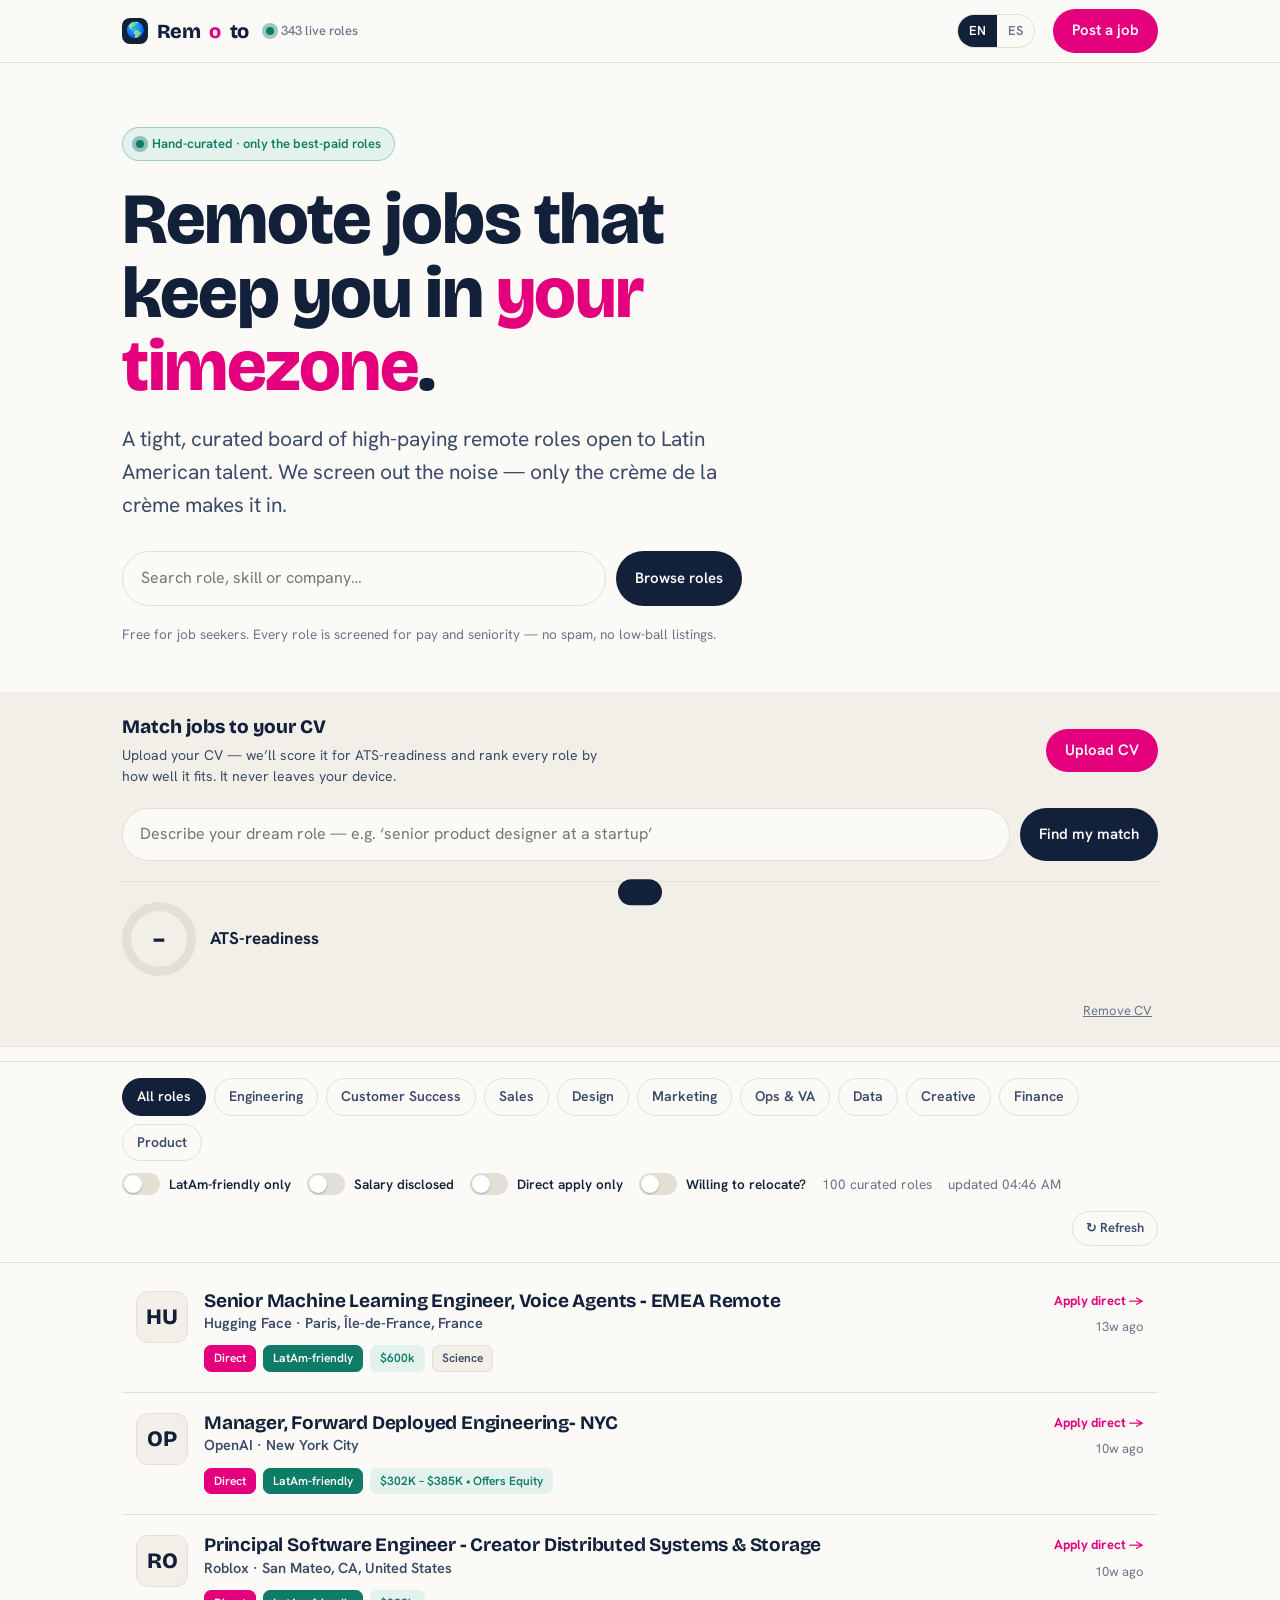
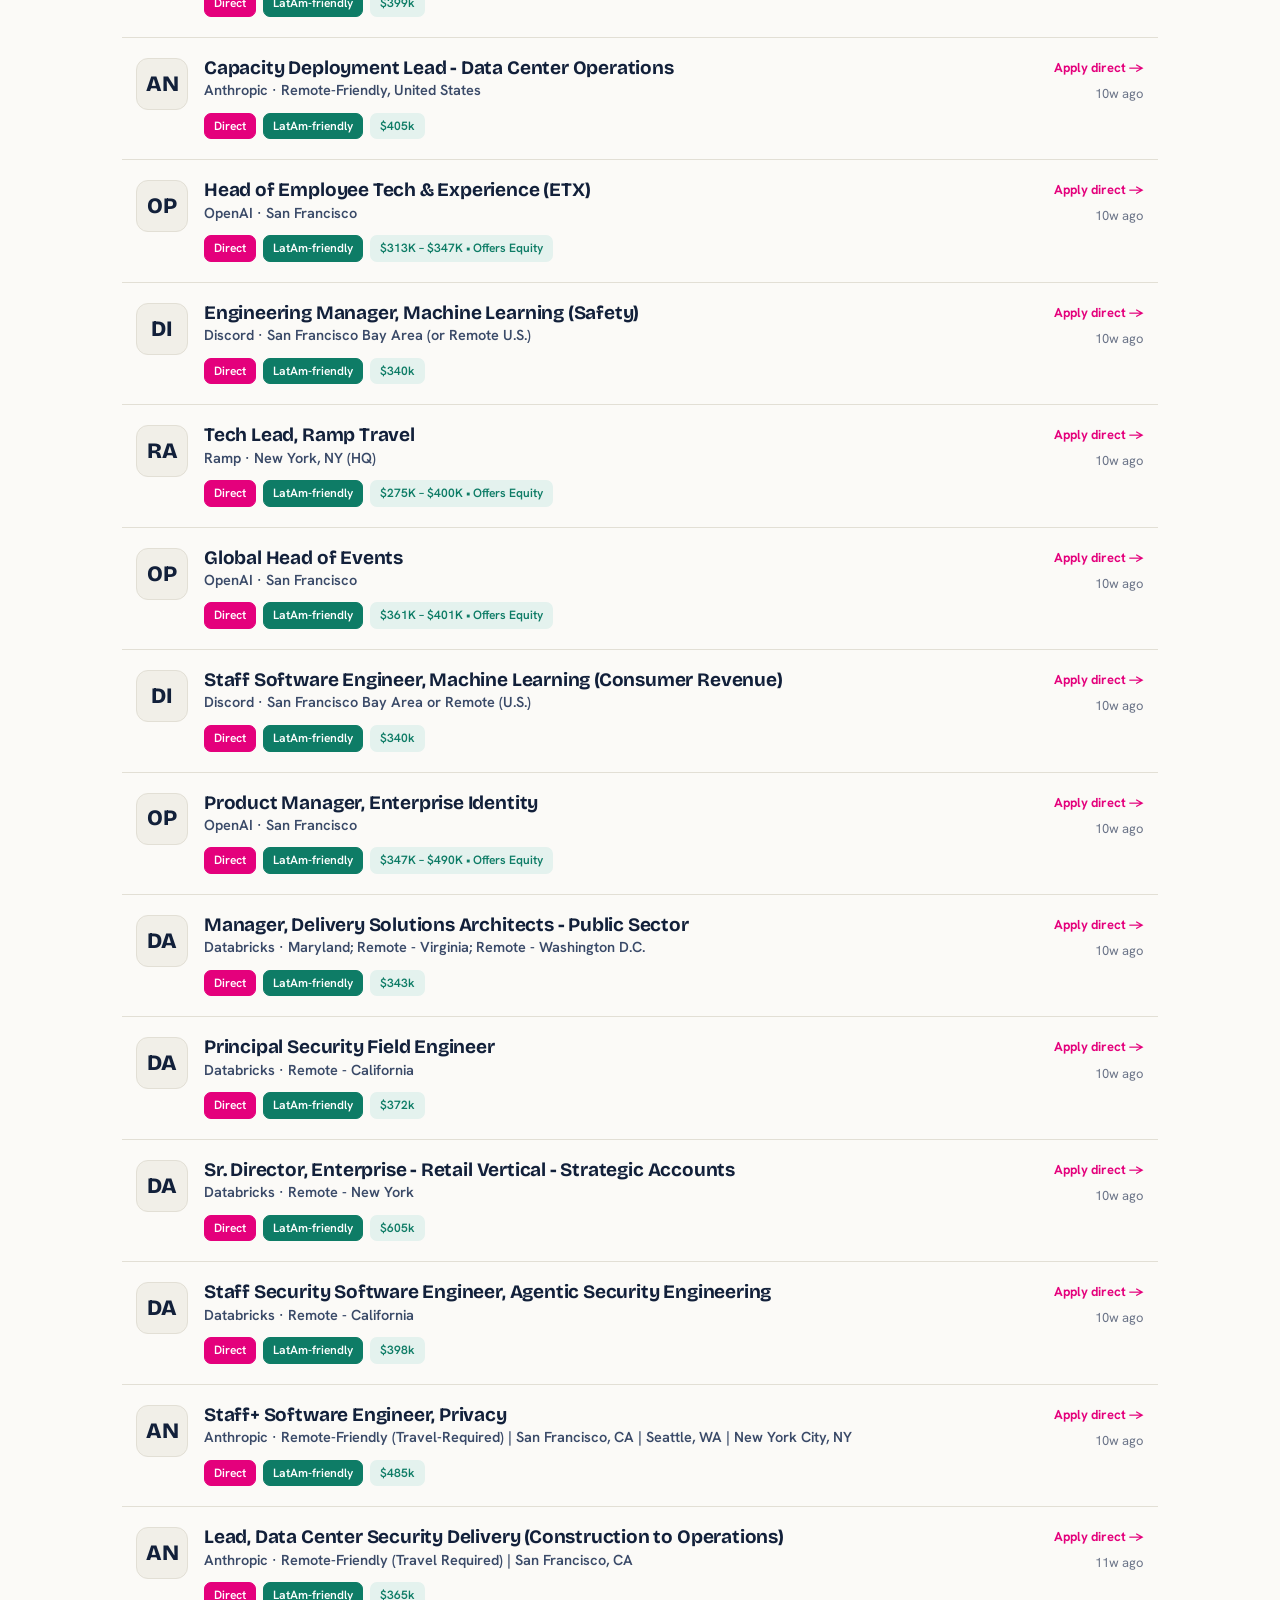
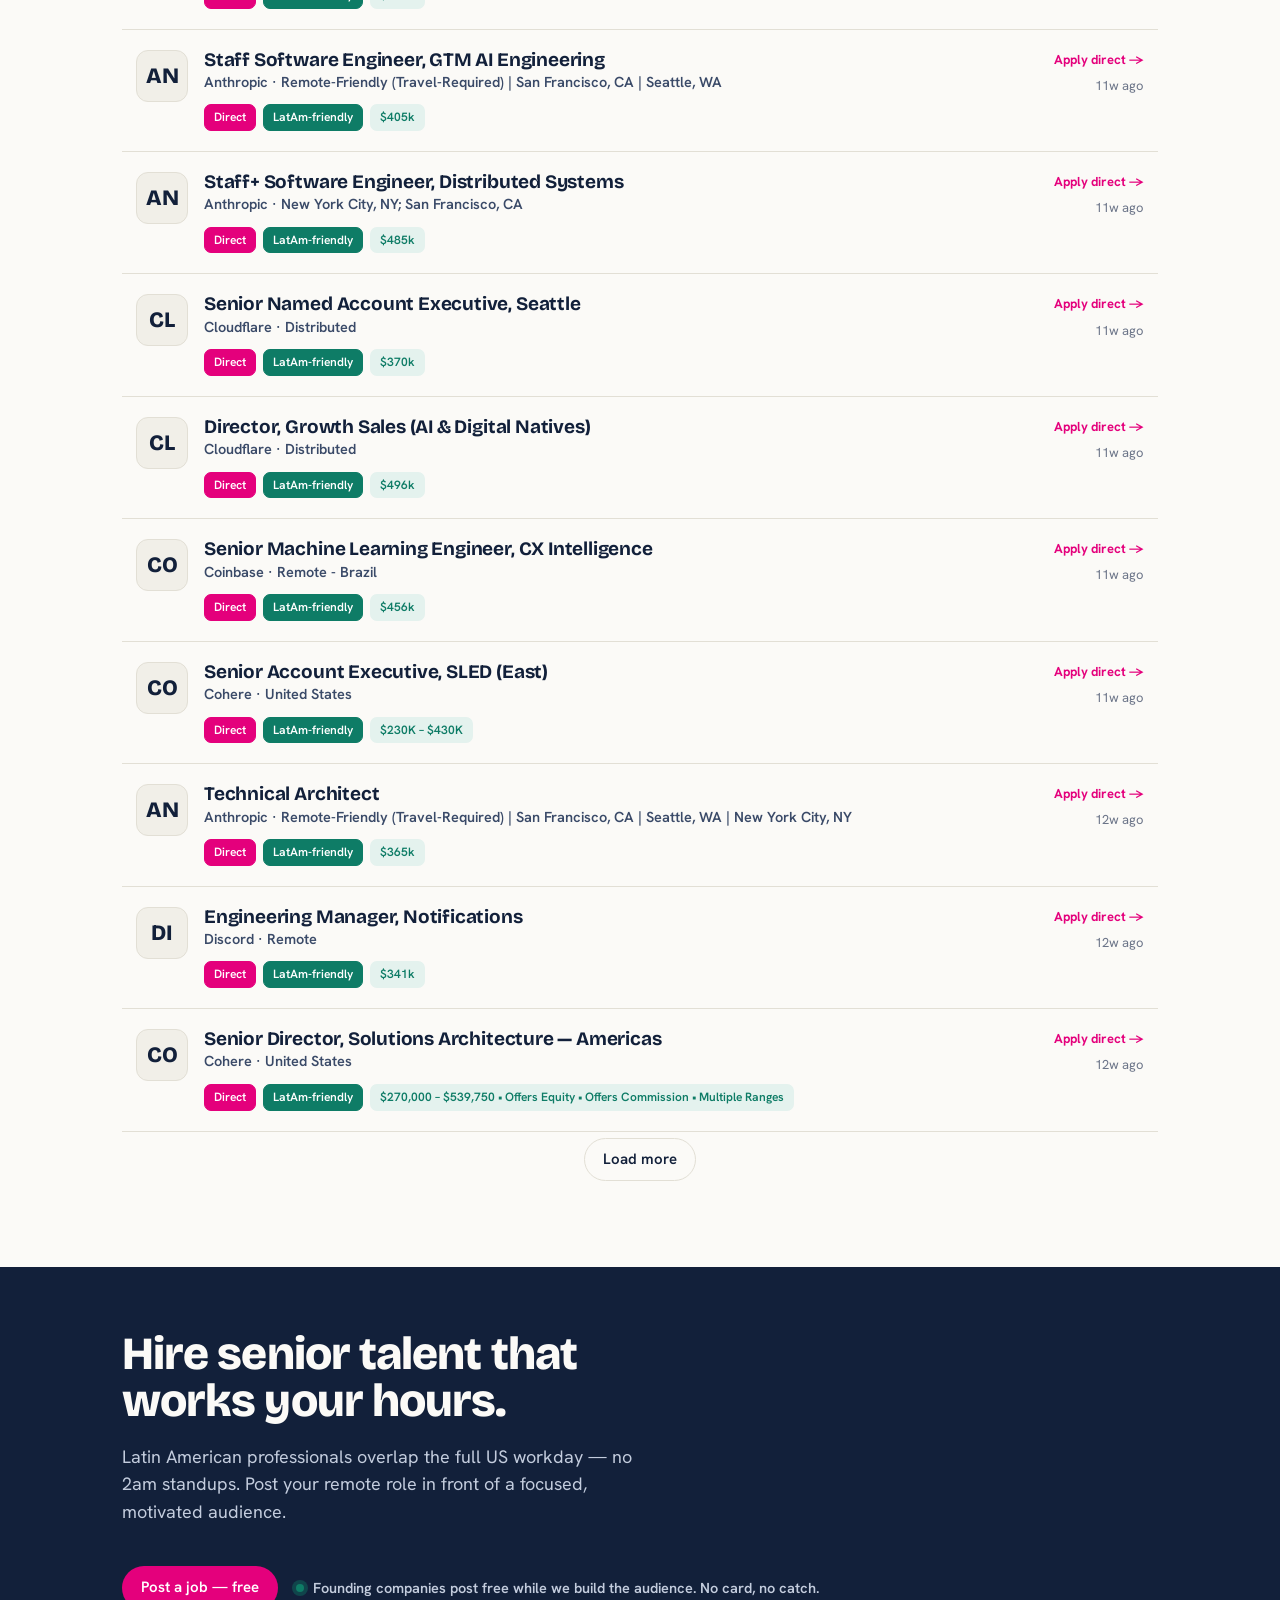
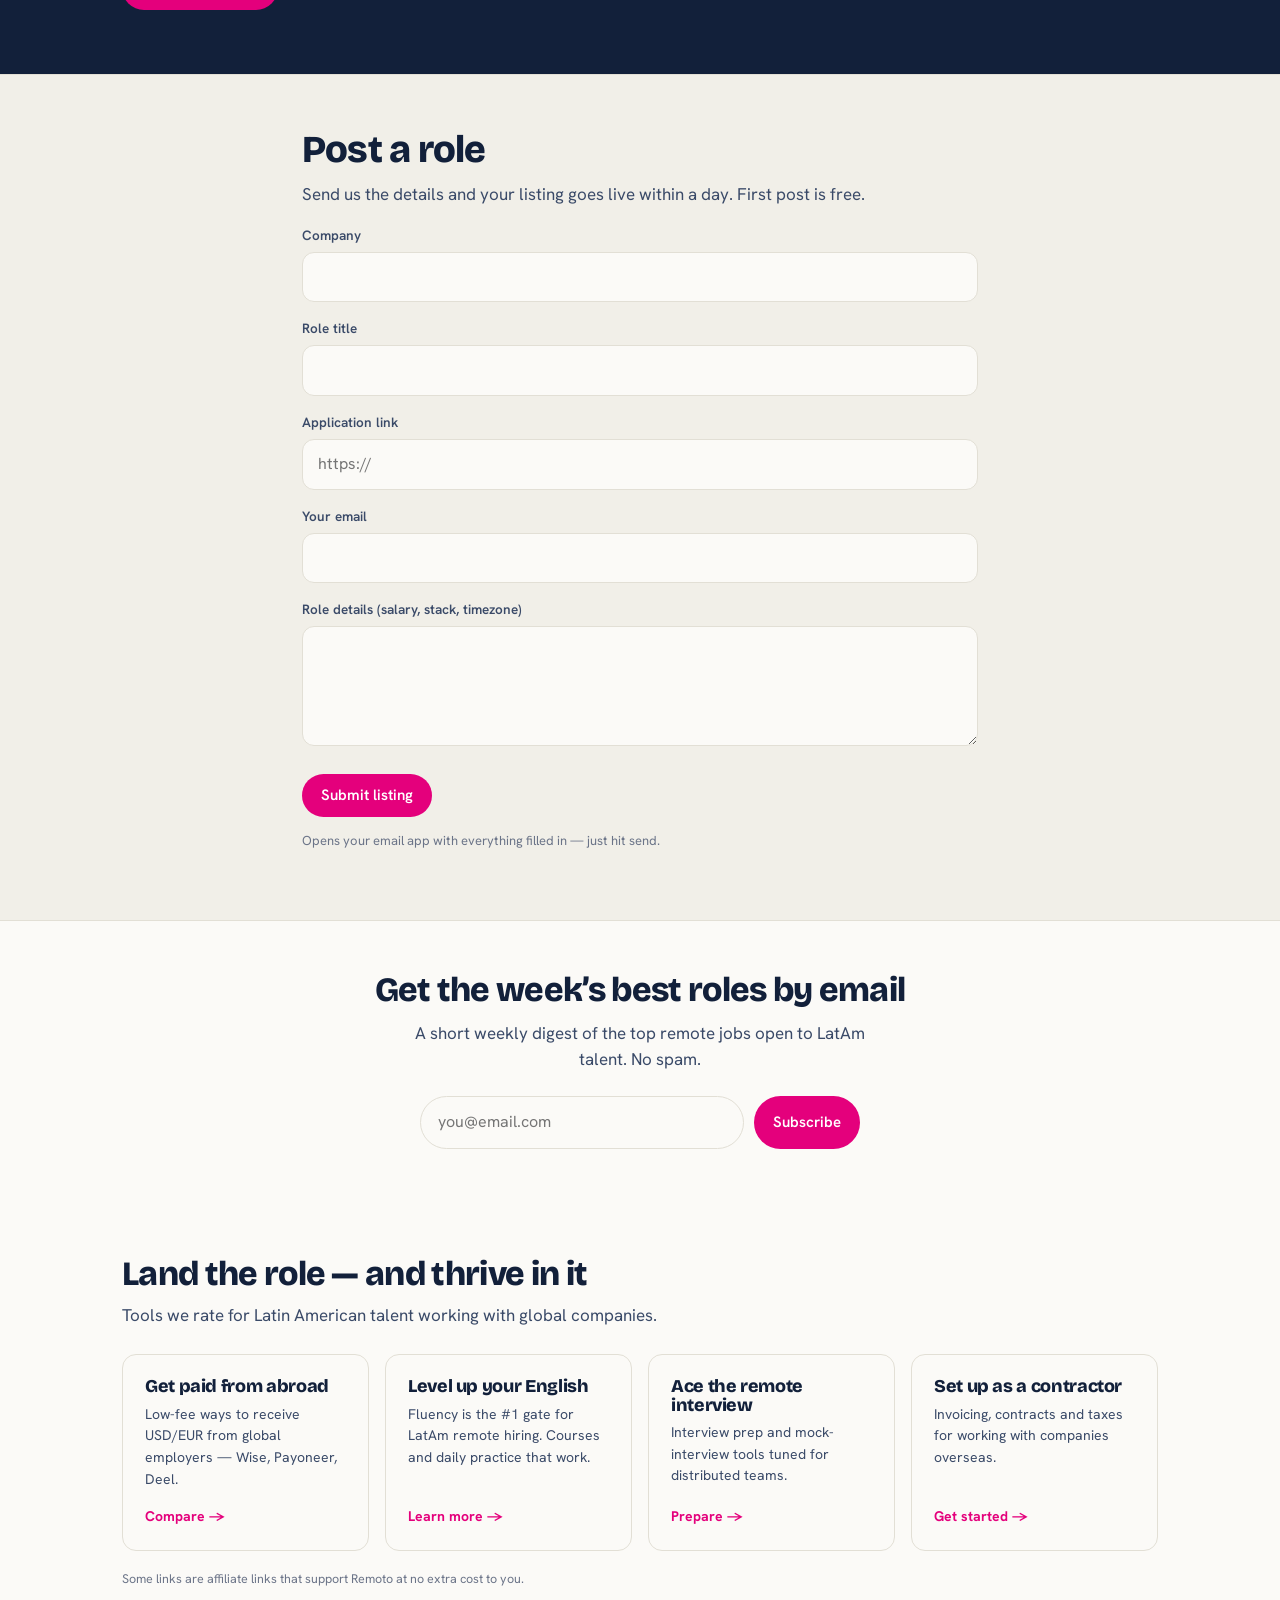
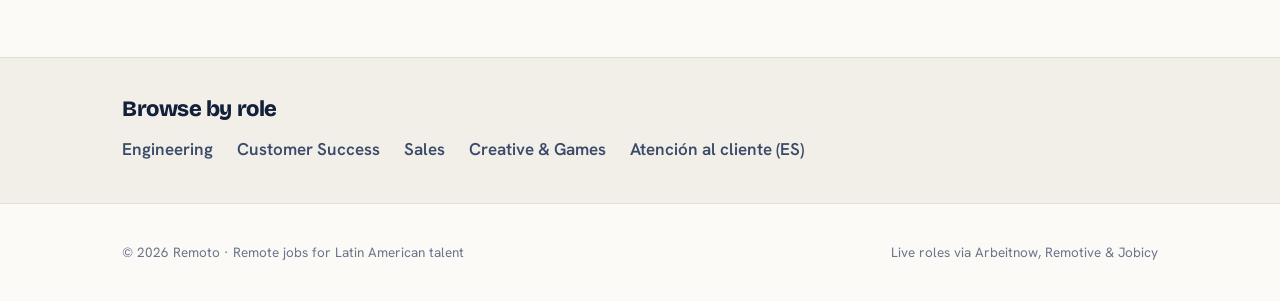
==== commit eab48528: "Update index.html" ====
--- a/index.html
+++ b/index.html
@@ -705,7 +705,7 @@
   if(dreamOn && dreamQuery.trim()){
     const q=dreamQuery.trim();
     const qtok=tokensOf(q), qshin=shingles(qtok), qcat=primaryCategory(q), qskills=extractSkills(q).concat(cvLoaded?[...cvSkills]:[]);
-    jobs = relocateOn ? jobs : jobs.filter(j=>!j.relocate);
+    // dream mode searches everything — remote and onsite — because "work at X" means any role there
     jobs.forEach(j=> j._dream=dreamScore(j,qtok,qshin,qcat,qskills));
     jobs = jobs.filter(j=>j._dream>=45);            // precision gate — only real matches
     if(directOnly||CONFIG.DIRECT_APPLY_ONLY) jobs=jobs.filter(j=>j.direct);
@@ -741,7 +741,10 @@
   const lm = document.getElementById("load-more");
 
   if(!pool.length){
-    list.innerHTML=`<div class="state"><h3>${esc(t("none_h"))}</h3><p>${esc(t("none_p"))}</p></div>`;
+    const es=LANG==="es";
+    const h = dreamOn ? (es?"Sin coincidencias todavía":"No matches yet") : t("none_h");
+    const p = dreamOn ? (es?"Buscamos en nuestras empresas y en el índice remoto más amplio. Prueba con el puesto en vez del sector (p. ej. ‘diseñador’ en vez de ‘club de fútbol’) — o puede que ese campo no tenga vacantes remotas ahora mismo.":"We searched our companies and the wider remote index. Try the role instead of the industry (e.g. ‘designer’ rather than ‘soccer club’) — or that field may simply not have remote listings right now.") : t("none_p");
+    list.innerHTML=`<div class="state"><h3>${esc(h)}</h3><p>${esc(p)}</p></div>`;
     document.getElementById("jobs-ld").textContent="";
     if(lm) lm.style.display="none";
     return;
@@ -956,13 +959,16 @@
 function shingles(tok){ const o=[]; for(let i=0;i<tok.length-1;i++) o.push(tok[i]+" "+tok[i+1]); return o; }
 function dreamScore(job,qtok,qshin,qcat,qskills){
   const title=(job.title||"").toLowerCase();
+  const co=(job.company||"").toLowerCase();
   if(qcat!=="other" && primaryCategory(job.title)!==qcat) return 0;   // domain gate (designer ≠ database designer)
-  let s=0, phrase=false;
-  for(const ph of qshin){ if(title.includes(ph)){ s+=100; phrase=true; } }
-  const hit=qtok.filter(w=>wordHit(title,w)).length;
-  if(qtok.length) s+=(hit/qtok.length)*60;
-  if(hit===0 && !phrase) return 0;                                   // role word must be in the title
-  const jh=(title+" "+(job.tags||[]).join(" ")+" "+stripHtml(job.description||"")).toLowerCase();
+  let s=0, hitAny=false;
+  for(const ph of qshin){ if(title.includes(ph)){ s+=100; hitAny=true; } else if(co.includes(ph)){ s+=90; hitAny=true; } }
+  const th=qtok.filter(w=>wordHit(title,w)).length;
+  const ch=qtok.filter(w=>wordHit(co,w)).length;
+  if(qtok.length){ s+=(th/qtok.length)*60; s+=(ch/qtok.length)*55; }
+  if(th>0||ch>0) hitAny=true;
+  if(!hitAny) return 0;                                              // must hit the title or the company
+  const jh=(title+" "+co+" "+(job.tags||[]).join(" ")+" "+stripHtml(job.description||"")).toLowerCase();
   s += qskills.filter(k=>wordHit(jh,k)).length*12;
   if(cvLoaded){ const m=(job._match!=null?job._match:jobMatchPct(job)); s+=m*0.2; }
   return s;
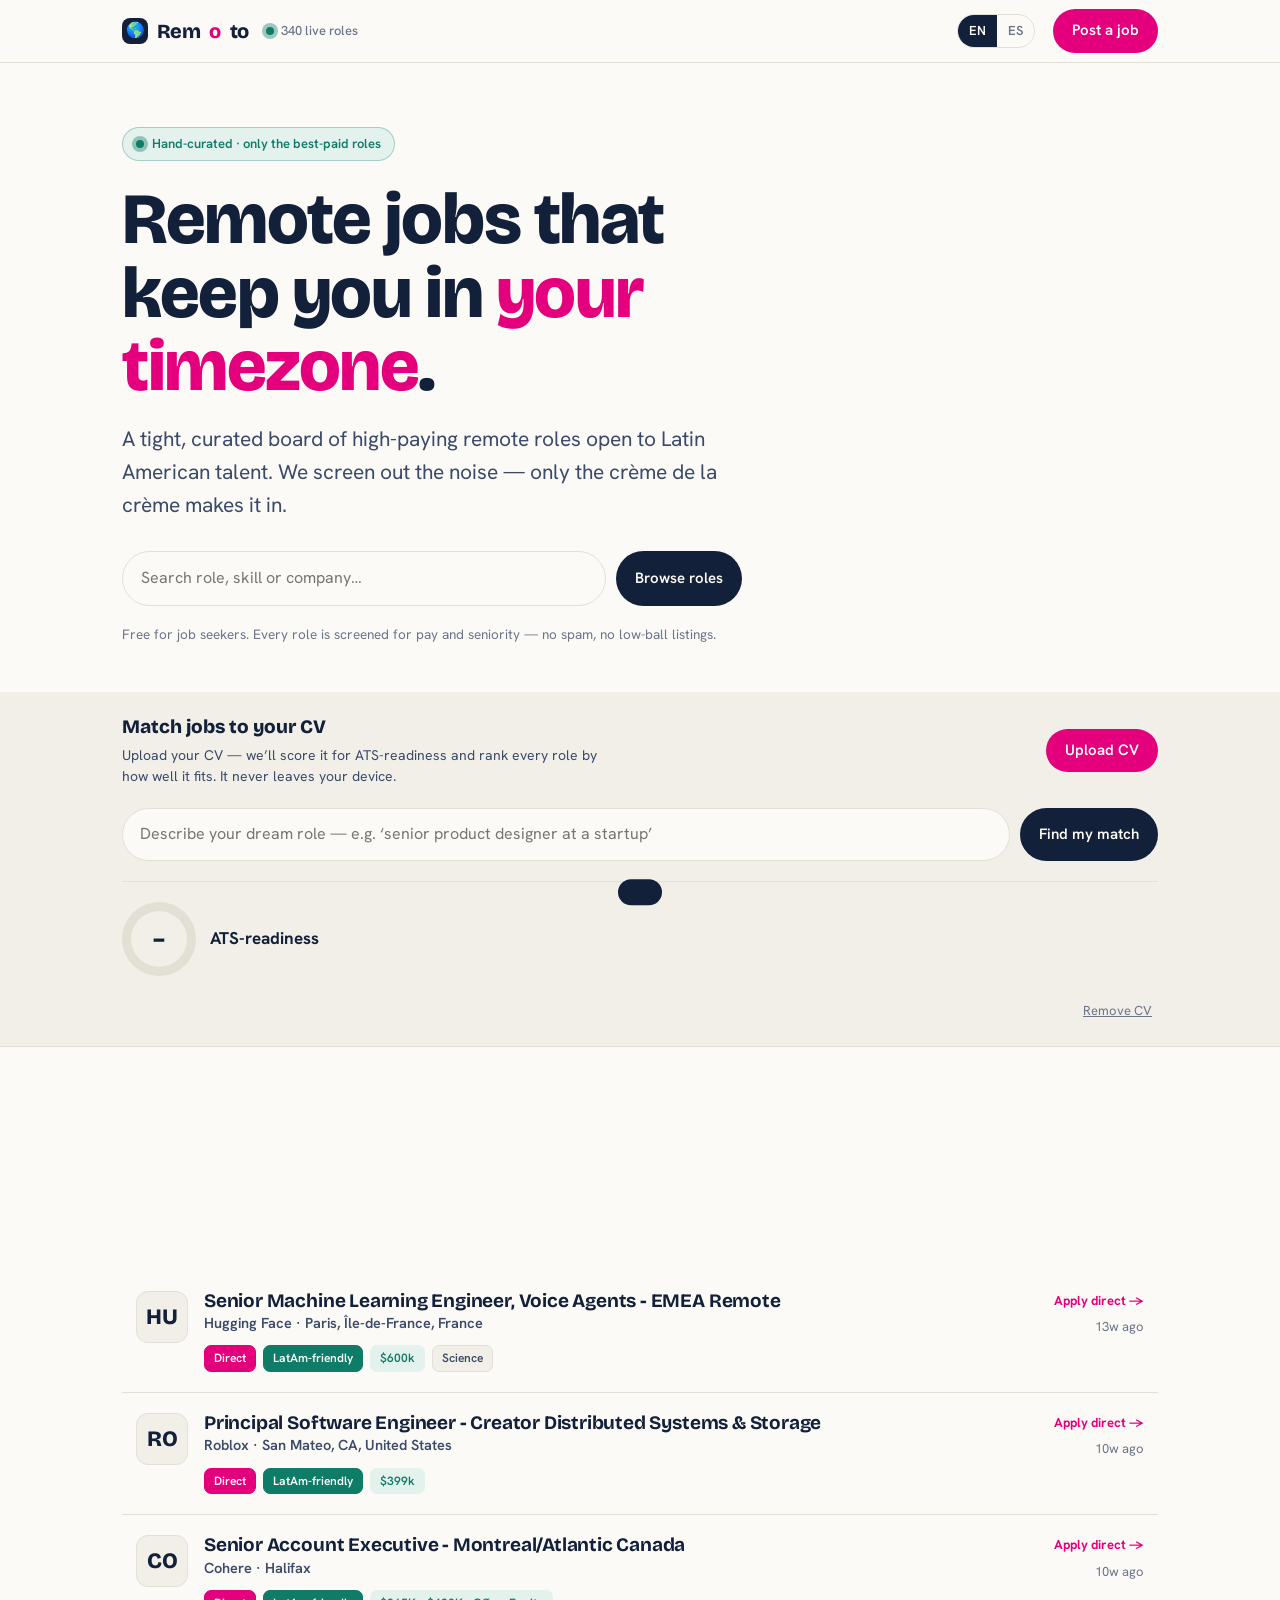
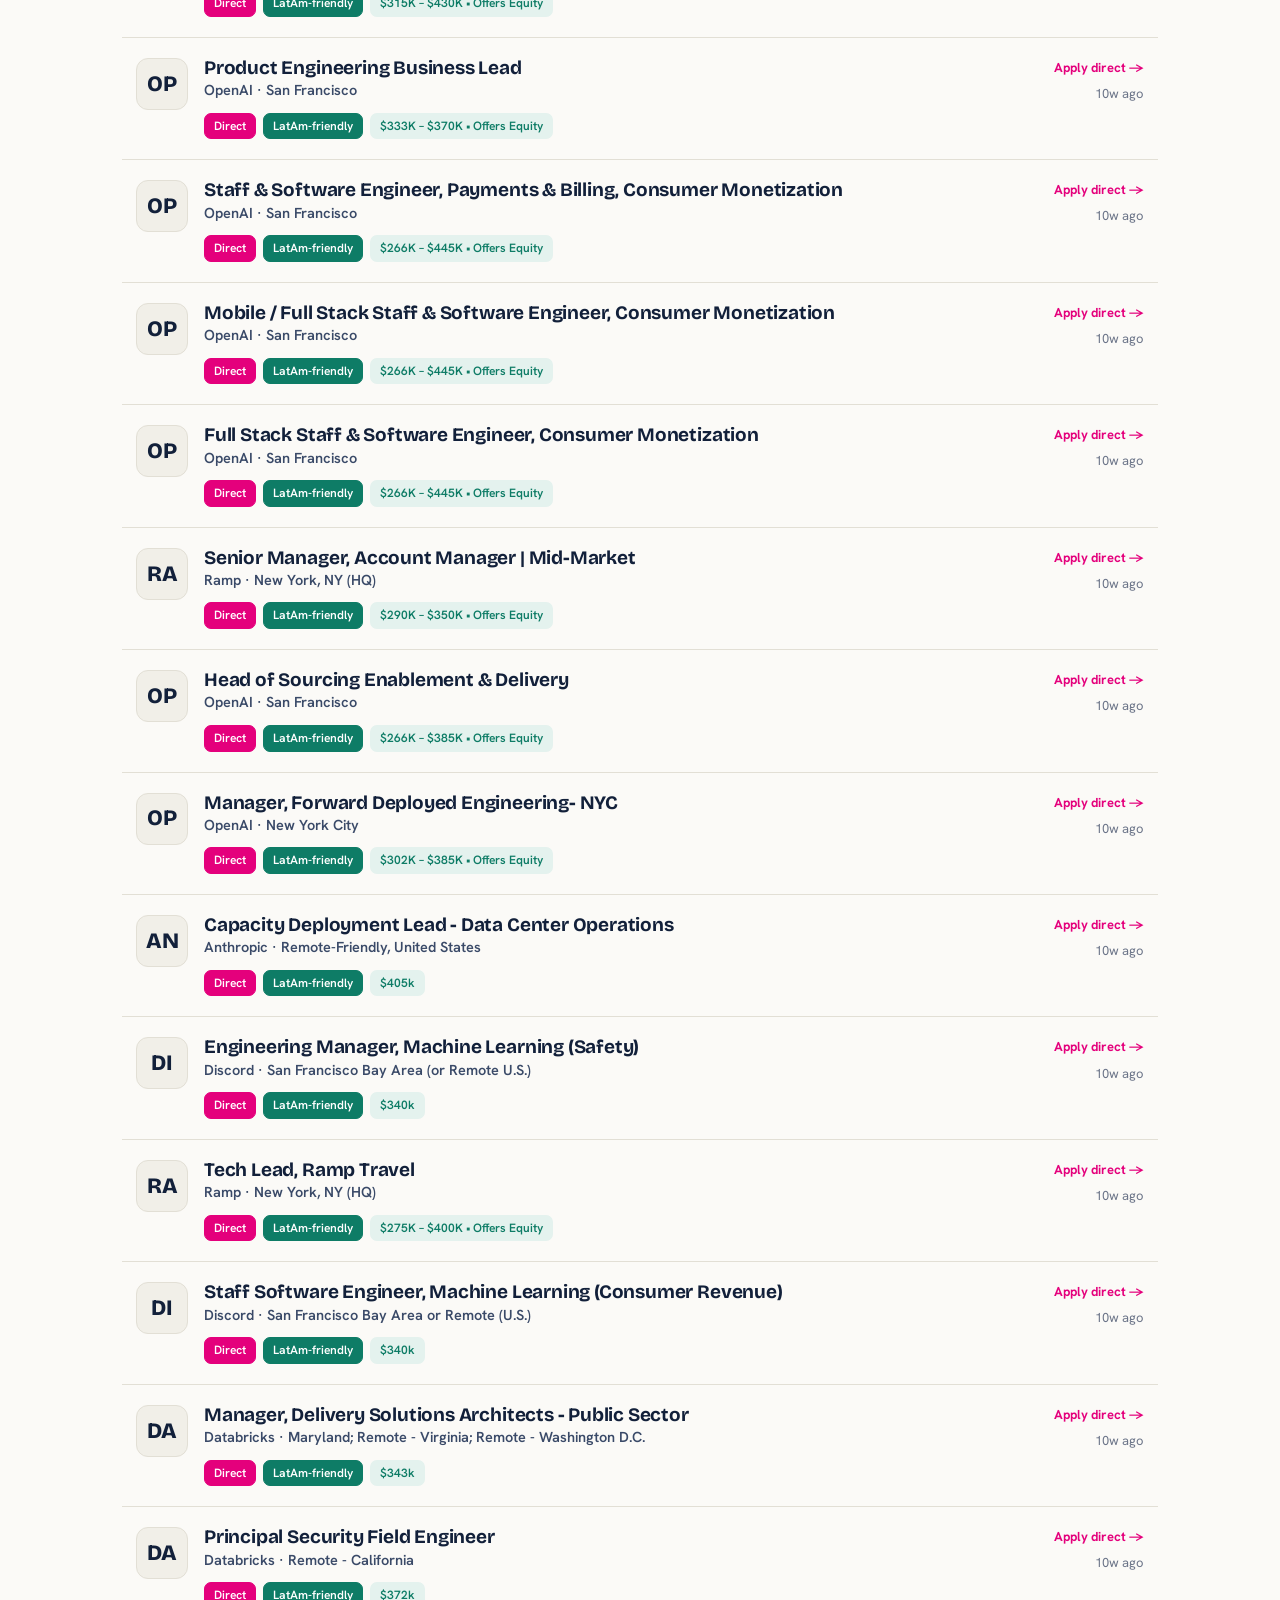
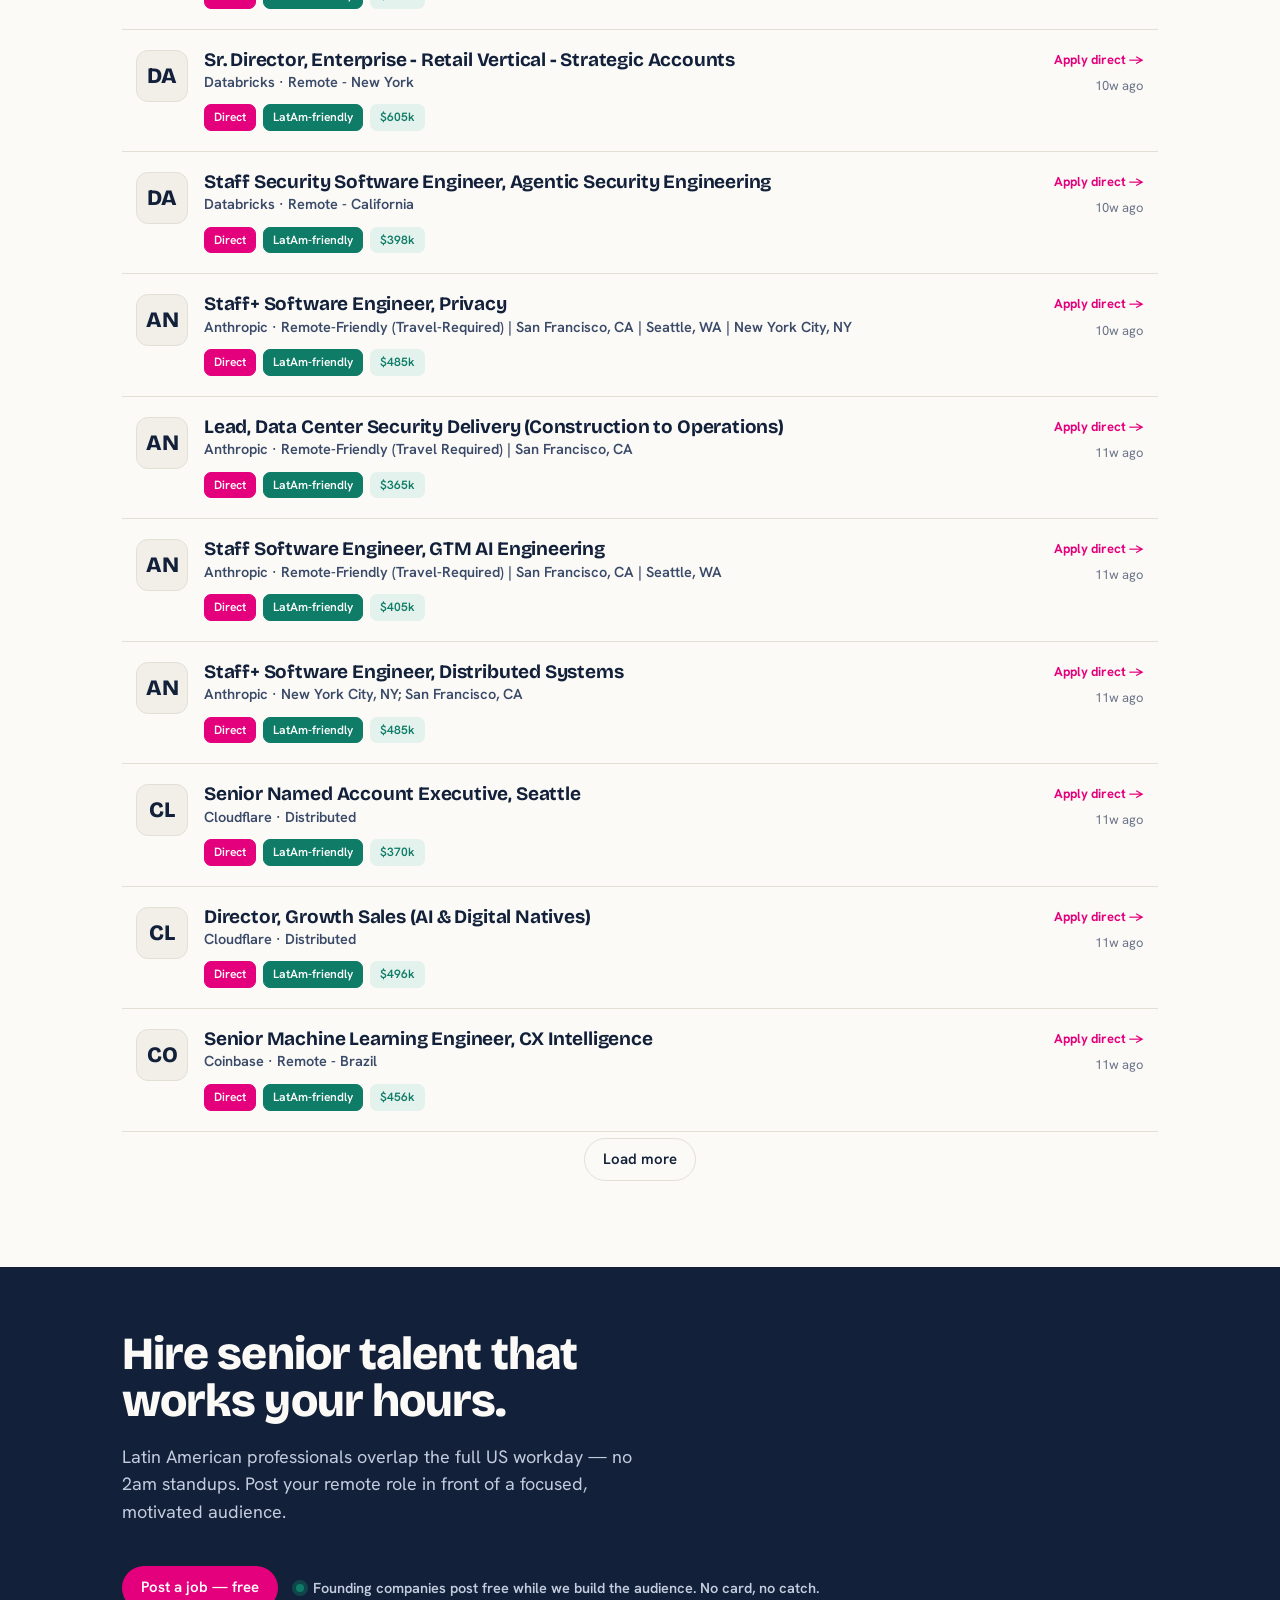
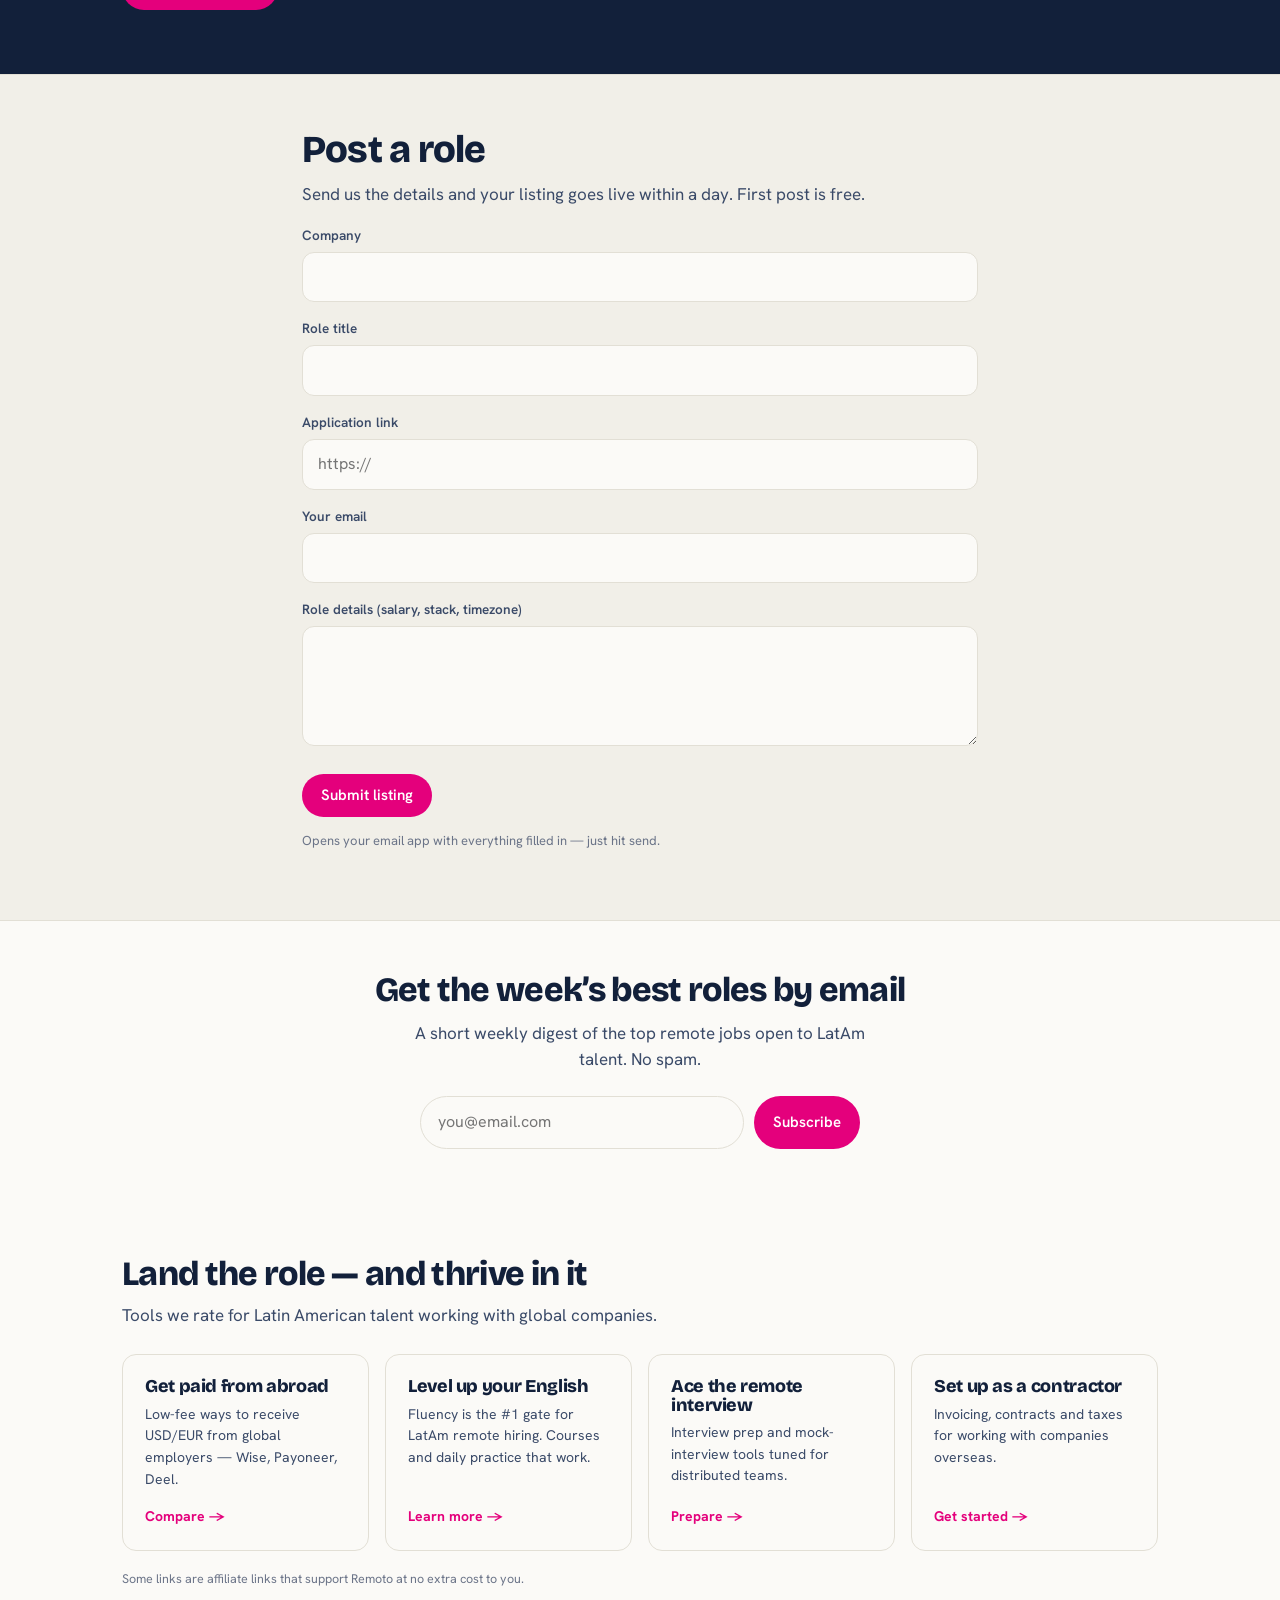
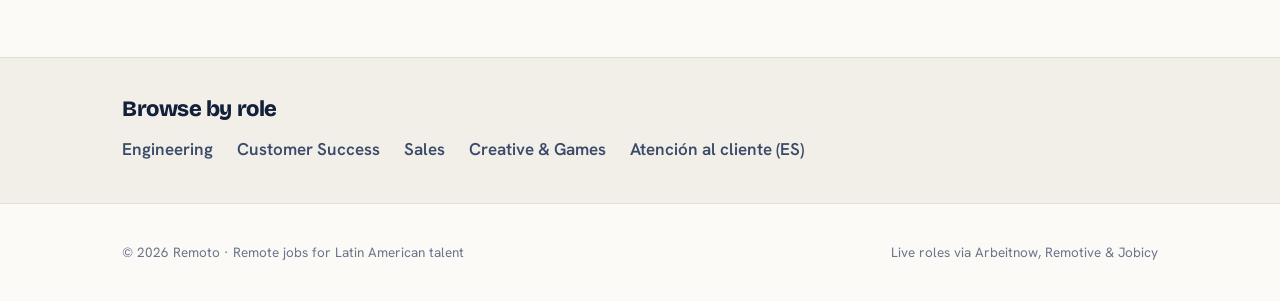
==== commit bb970ba3: "Update index.html" ====
--- a/index.html
+++ b/index.html
@@ -441,6 +441,8 @@
   DOMAIN:       "https://YOURDOMAIN.com",// your live URL (for links/SEO)
   PAYMENT_LINK: "",                      // optional: Stripe/Gumroad/PayPal link for paid posts
   FORMSPREE:    "",                      // optional: a free formspree.io endpoint for a real inbox instead of mailto
+  ADZUNA_PROXY: "remoto-adzuna.molo-alcocer.workers.dev",                      // your Cloudflare Worker URL (widens Dream search to every industry). Leave "" to disable.
+  ADZUNA_COUNTRY: "na-eu",               // Dream-search regions: "na-eu" (North America + Europe), "na", "eu", or a list like "us,ca,gb,de"
 
   /* ---- Curation: keep it crème de la crème, never a firehose ---- */
   MIN_SALARY:    100000,  // drop any role whose detectable pay is below this (USD/yr)
@@ -982,20 +984,32 @@
 function hideDreamBanner(){ const b=document.getElementById("dream-banner"); if(b) b.hidden=true; }
 function clearDream(){ dreamOn=false; dreamQuery=""; dreamExtra=[]; const di=document.getElementById("dream-input"); if(di) di.value=""; shown=CONFIG.PAGE_SIZE; render(); }
 function runDream(){ const v=document.getElementById("dream-input").value.trim(); if(!v){ clearDream(); return; } dreamQuery=v; dreamOn=true; dreamExtra=[]; shown=CONFIG.PAGE_SIZE; render(); const j=document.getElementById("jobs"); if(j) j.scrollIntoView({behavior:"smooth"}); expandDream(v); }
-/* If the curated set is thin, search the wider remote-jobs index (Remotive) by keyword and fold in precise matches only. */
+/* If the curated set is thin, search the wider indexes (Remotive always; Adzuna—every industry—if a proxy is set) and fold in precise matches only. */
+const isRem=s=>/(^|[^a-z])(remote|virtual|anywhere|work from home|wfh)([^a-z]|$)/i.test(s||"");
 async function expandDream(q){
   const kw=tokensOf(q).slice(0,5).join(" "); if(!kw) return;
+  const qtok=tokensOf(q), qshin=shingles(qtok), qcat=primaryCategory(q), qskills=extractSkills(q).concat(cvLoaded?[...cvSkills]:[]);
+  const have=new Set(ALL_JOBS.map(x=>(x.company+"|"+x.title).toLowerCase().replace(/\s+/g," ").trim()));
+  const sources=[
+    fetch("https://remotive.com/api/remote-jobs?search="+encodeURIComponent(kw)).then(r=>r.ok?r.json():{jobs:[]}).then(j=>(j.jobs||[]).map(x=>({
+      id:"rmw-"+x.id, title:x.title, company:x.company_name, url:x.url, remote:true, relocate:false, direct:false, web:true,
+      location:x.candidate_required_location||"", tags:x.tags||[], description:x.description||"", created:x.publication_date||new Date().toISOString(), salary:x.salary||"", domain:"" }))).catch(()=>[])
+  ];
+  if(CONFIG.ADZUNA_PROXY){
+    const c=CONFIG.ADZUNA_COUNTRY||"us";
+    sources.push(fetch(`${CONFIG.ADZUNA_PROXY}?what=${encodeURIComponent(kw)}&country=${encodeURIComponent(c)}`).then(r=>r.ok?r.json():{results:[]}).then(j=>(j.results||[]).map(x=>({
+      id:"az-"+x.id, title:x.title, company:(x.company&&x.company.display_name)||"Company", url:x.redirect_url, web:true, direct:false, relocate:false,
+      remote:isRem((x.title||"")+" "+((x.location&&x.location.display_name)||"")+" "+(x.description||"")),
+      location:(x.location&&x.location.display_name)||"", tags:x.category?[x.category.label]:[], description:x.description||"",
+      created:x.created||new Date().toISOString(), salary:(x.salary_min&&x.salary_max)?`$${Math.round(x.salary_min/1000)}k–$${Math.round(x.salary_max/1000)}k`:"", domain:"" }))).catch(()=>[]));
+  }
   try{
-    const r=await fetch("https://remotive.com/api/remote-jobs?search="+encodeURIComponent(kw));
-    if(!r.ok) return; const j=await r.json();
+    const arrs=await Promise.all(sources);
     if(!(dreamOn && dreamQuery.trim()===q.trim())) return;   // user moved on
-    const have=new Set(ALL_JOBS.map(x=>(x.company+"|"+x.title).toLowerCase().replace(/\s+/g," ").trim()));
-    const qtok=tokensOf(q), qshin=shingles(qtok), qcat=primaryCategory(q), qskills=extractSkills(q).concat(cvLoaded?[...cvSkills]:[]);
-    const found=(j.jobs||[]).map(x=>({ id:"rmw-"+x.id, title:x.title, company:x.company_name, url:x.url, remote:true, relocate:false, direct:false, web:true,
-        location:x.candidate_required_location||"", tags:x.tags||[], description:x.description||"", created:x.publication_date||new Date().toISOString(), salary:x.salary||"", domain:"" }))
-      .filter(x=>x.title&&x.company&&!have.has((x.company+"|"+x.title).toLowerCase().replace(/\s+/g," ").trim()))
+    const seen=new Set(have);
+    const found=[].concat(...arrs).filter(x=>{ if(!x.title||!x.company) return false; const k=(x.company+"|"+x.title).toLowerCase().replace(/\s+/g," ").trim(); if(seen.has(k)) return false; seen.add(k); return true; })
       .filter(x=> dreamScore(x,qtok,qshin,qcat,qskills)>=45)
-      .slice(0,40);
+      .slice(0,60);
     if(found.length){ dreamExtra=found; render(); }
   }catch(e){}
 }
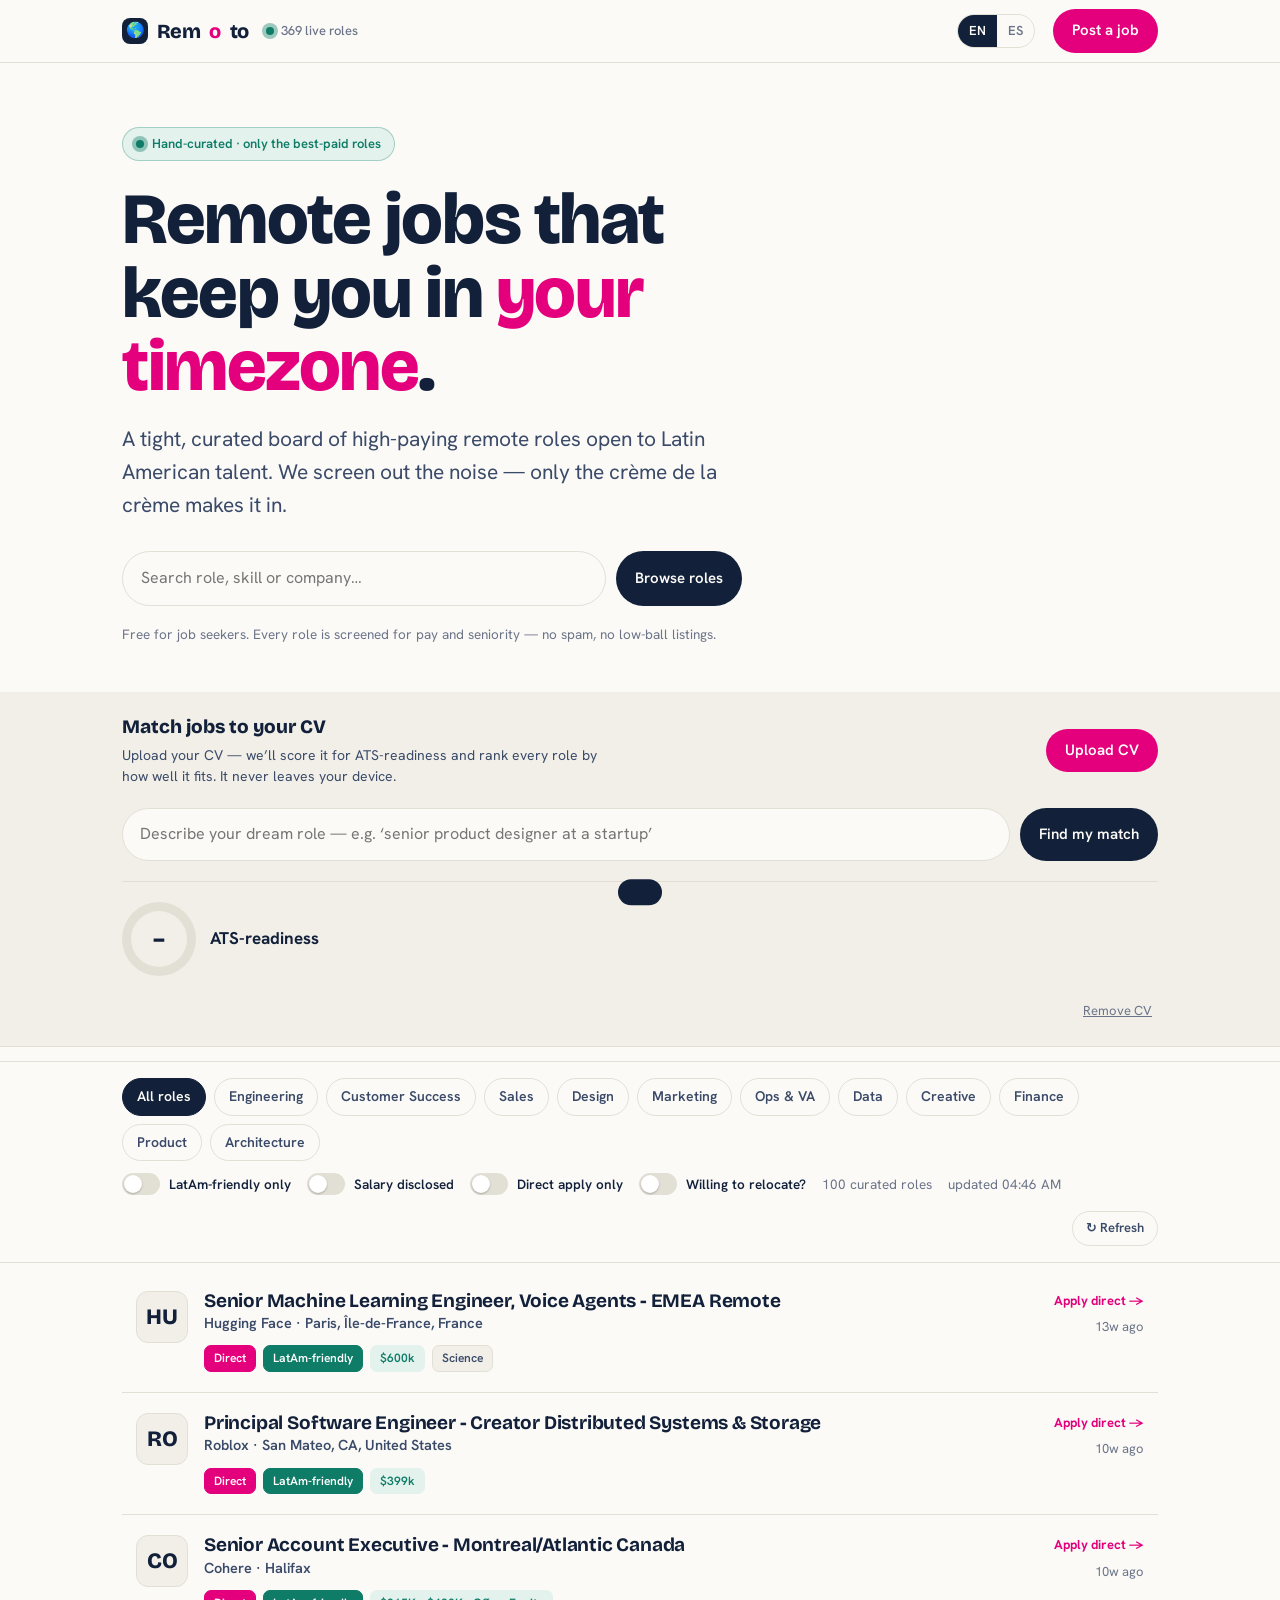
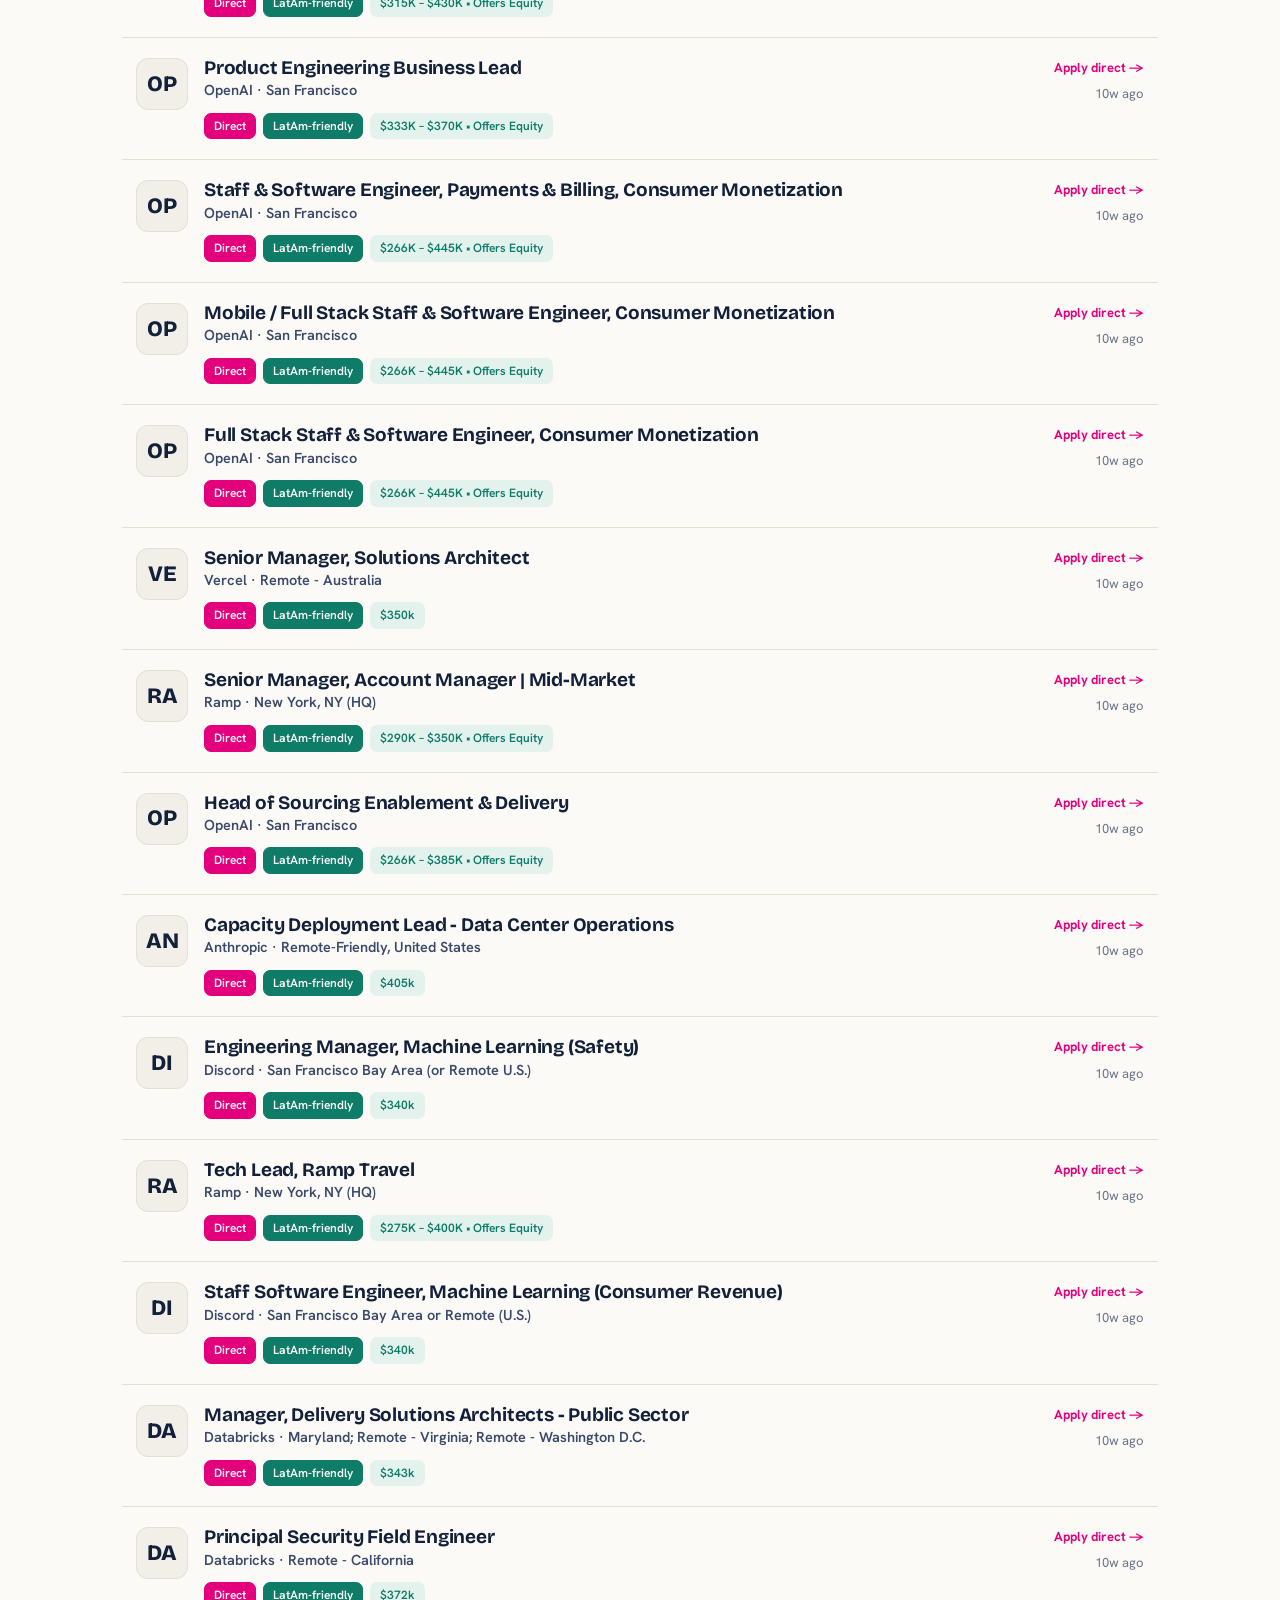
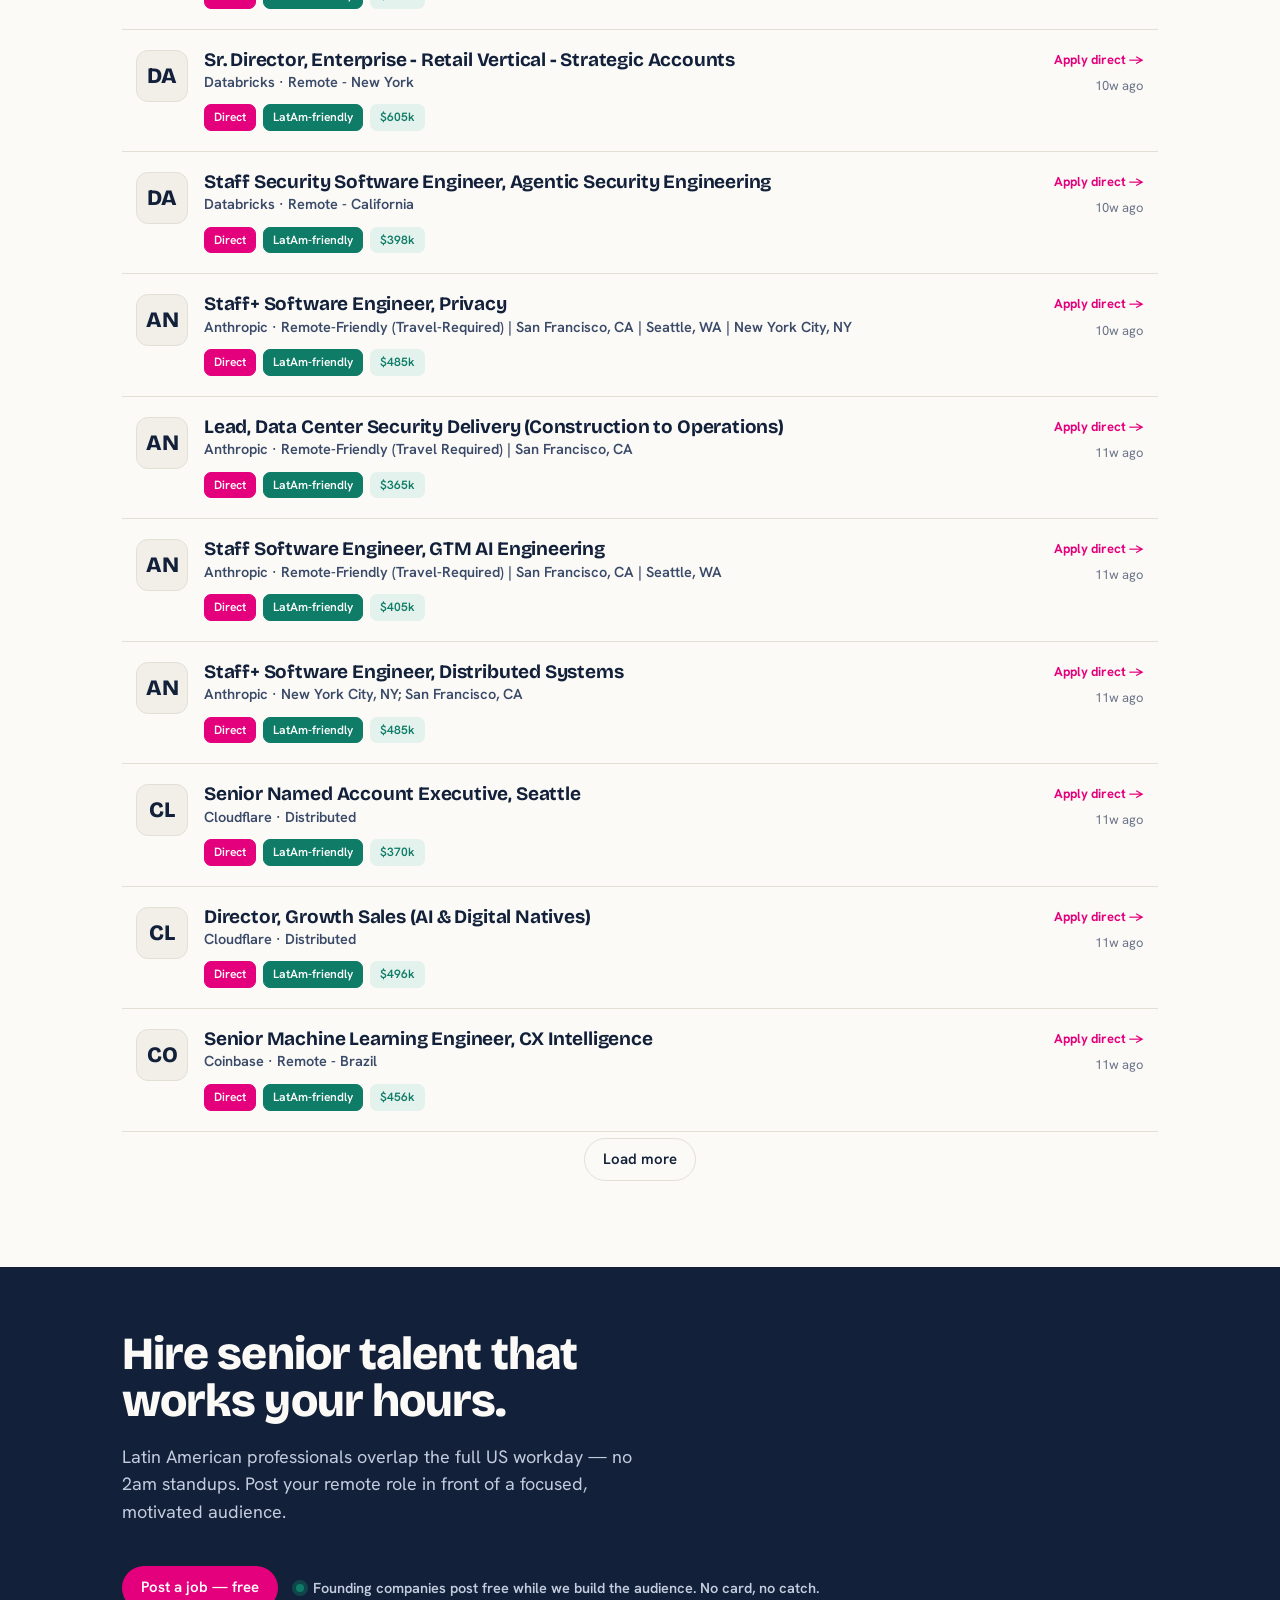
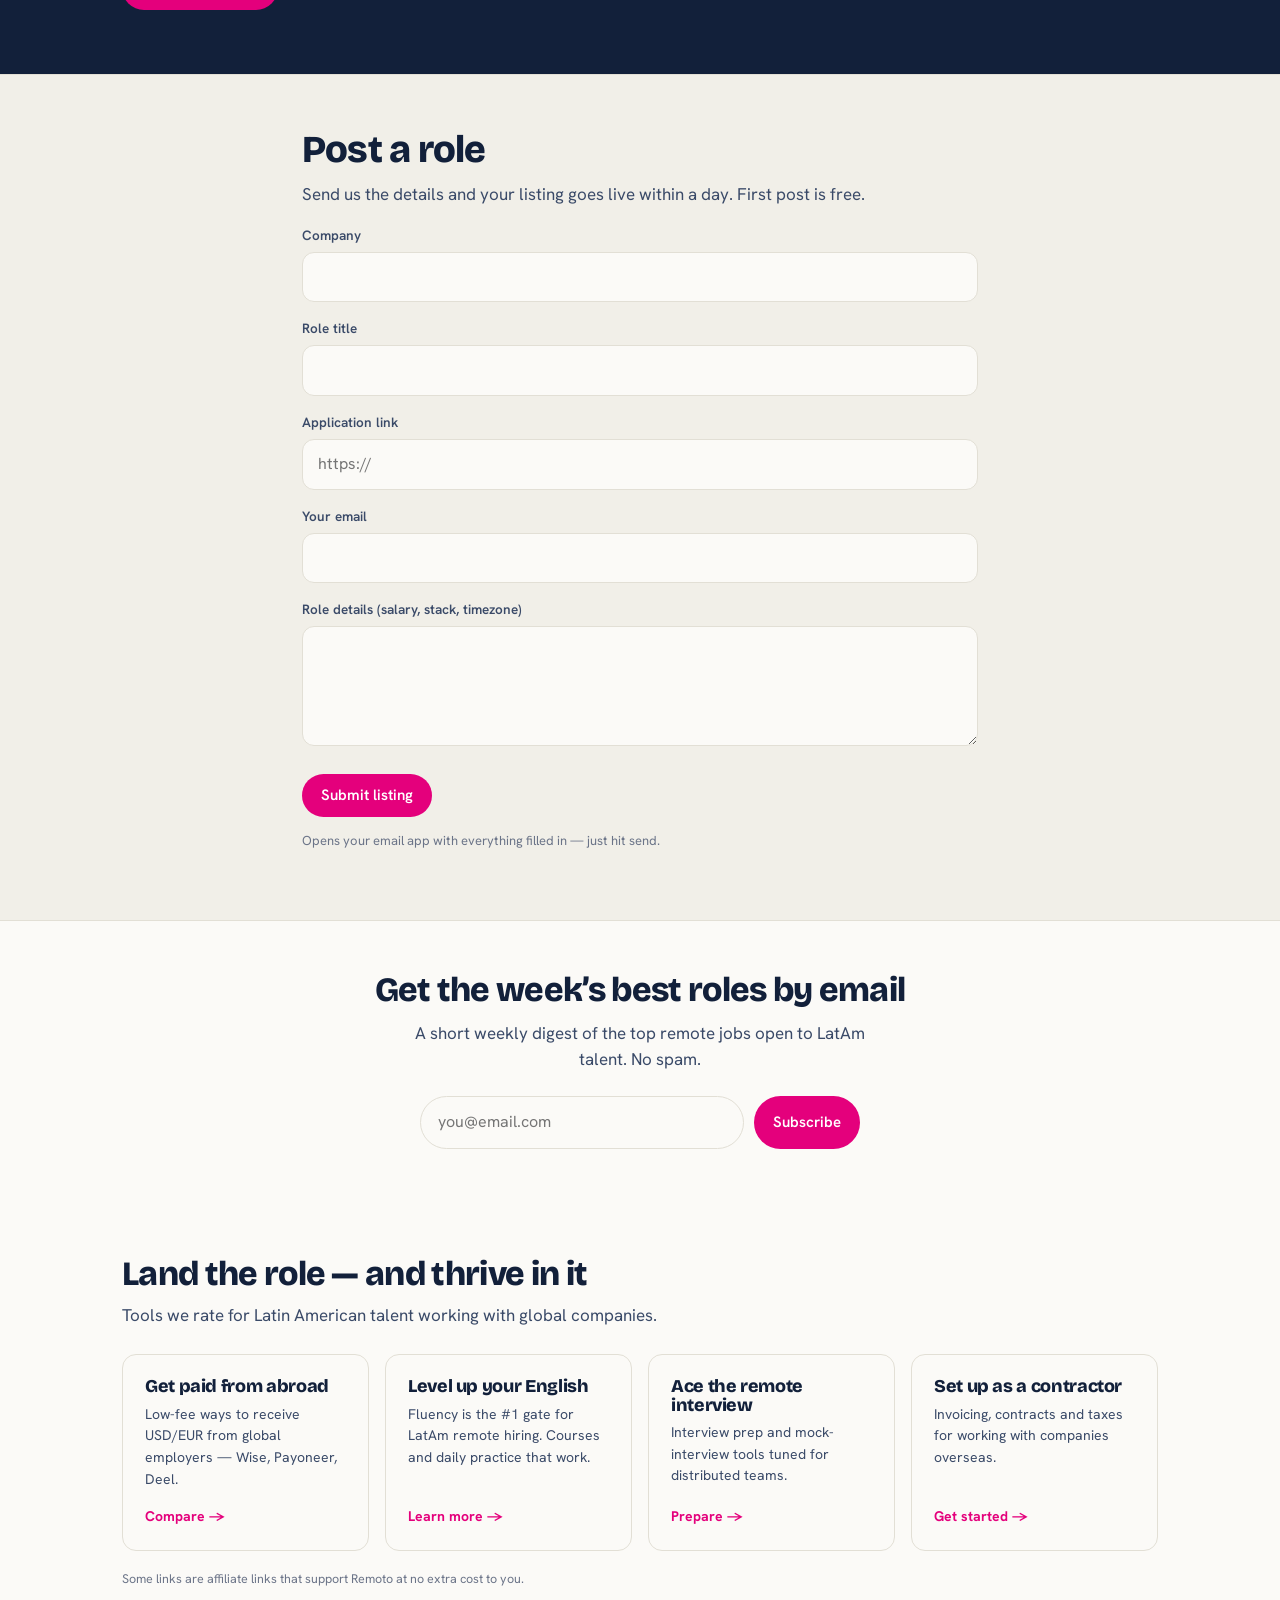
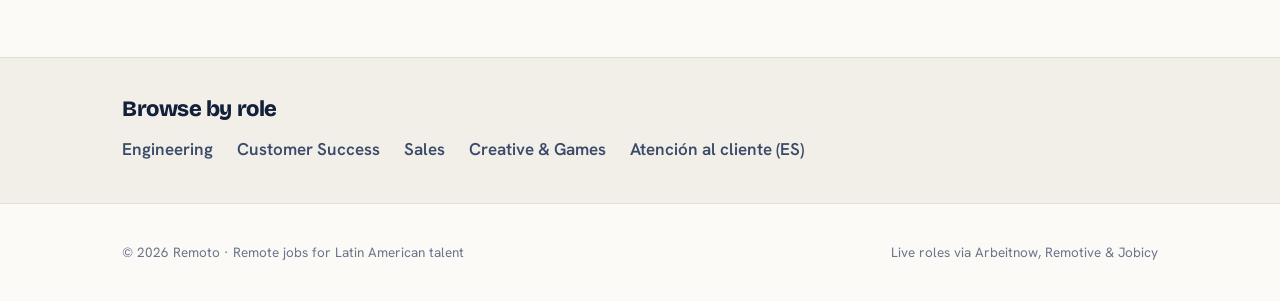
==== commit 2b65522b: "Update index.html" ====
--- a/index.html
+++ b/index.html
@@ -441,7 +441,7 @@
   DOMAIN:       "https://YOURDOMAIN.com",// your live URL (for links/SEO)
   PAYMENT_LINK: "",                      // optional: Stripe/Gumroad/PayPal link for paid posts
   FORMSPREE:    "",                      // optional: a free formspree.io endpoint for a real inbox instead of mailto
-  ADZUNA_PROXY: "remoto-adzuna.molo-alcocer.workers.dev",                      // your Cloudflare Worker URL (widens Dream search to every industry). Leave "" to disable.
+  ADZUNA_PROXY: "",                      // your Cloudflare Worker URL (widens Dream search to every industry). Leave "" to disable.
   ADZUNA_COUNTRY: "na-eu",               // Dream-search regions: "na-eu" (North America + Europe), "na", "eu", or a list like "us,ca,gb,de"
 
   /* ---- Curation: keep it crème de la crème, never a firehose ---- */
@@ -477,7 +477,8 @@
   { id:"data",    en:"Data",             es:"Datos",            match:["data","analyst","analytics","machine learning","ml","ai","scientist","datos"] },
   { id:"creative",en:"Creative",         es:"Creativos",        match:["game designer","game developer","game artist","game programmer","gameplay","gamedev","video game","gaming","unity","unreal","animator","animation","3d artist","3d modeler","3d generalist","vfx","motion designer","motion graphics","art director","concept artist","concept art","illustrator","storyboard","character artist","character designer","level designer","environment artist","video editor","video producer","cinematographer","colorist","compositor","creative director","creative producer","post-production","narrative designer","sound designer","technical artist","filmmaker"] },
   { id:"finance", en:"Finance",          es:"Finanzas",         match:["finance","financial","accounting","controller","fp&a","treasury","investment","tax","audit","banking","cfo","equity research","portfolio"] },
-  { id:"product", en:"Product",          es:"Producto",         match:["product manager","product owner","head of product","product lead","program manager","technical product","product management","group product"] }
+  { id:"product", en:"Product",          es:"Producto",         match:["product manager","product owner","head of product","product lead","program manager","technical product","product management","group product"] },
+  { id:"arch",    en:"Architecture",     es:"Arquitectura",     match:null }
 ];
 
 /* Signals that a remote role is open to LatAm / the Americas / bilingual talent. */
@@ -640,7 +641,8 @@
 const CLASSIFY = [
   ["creative", ["animator","animation","vfx","motion designer","motion graphics","3d artist","3d modeler","3d generalist","game designer","game artist","game design","art director","concept artist","concept art","illustrator","storyboard","character artist","character designer","level designer","environment artist","video editor","video producer","cinematographer","colorist","compositor","creative director","creative producer","narrative designer","sound designer","technical artist","filmmaker"]],
   ["data", ["data scientist","data engineer","data analyst","analytics engineer","machine learning","ml engineer","ai engineer","data science","business intelligence","bi analyst","analytics"]],
-  ["eng", ["software engineer","engineer","developer","database","dba","sql developer","back end","backend","front end","frontend","full stack","fullstack","full-stack","devops","programmer","sre","site reliability","mobile engineer","ios","android","platform engineer","qa engineer","security engineer","game developer","game programmer","gameplay","architect","engineering manager"]],
+  ["eng", ["software engineer","engineer","developer","database","dba","sql developer","back end","backend","front end","frontend","full stack","fullstack","full-stack","devops","programmer","sre","site reliability","mobile engineer","ios","android","platform engineer","qa engineer","security engineer","game developer","game programmer","gameplay","software architect","solutions architect","cloud architect","data architect","enterprise architect","systems architect","security architect","technical architect","engineering manager"]],
+  ["arch", ["architectural designer","project architect","design architect","architectural","landscape architect","interior architect","urban designer","urban planner","architectural technologist","bim manager","revit","architect"]],
   ["product", ["product manager","product owner","head of product","product lead","product management","program manager","technical product manager","group product manager","director of product","vp product"]],
   ["design", ["ux designer","ui designer","ux/ui","product designer","graphic designer","web designer","brand designer","visual designer","design lead","design director","design manager","ux researcher","user researcher","design system","designer"]],
   ["finance", ["financial analyst","finance manager","finance","accounting","accountant","controller","fp&a","treasury","investment","tax","audit","auditor","banking","cfo","equity research","portfolio manager","underwriter","bookkeeper"]],
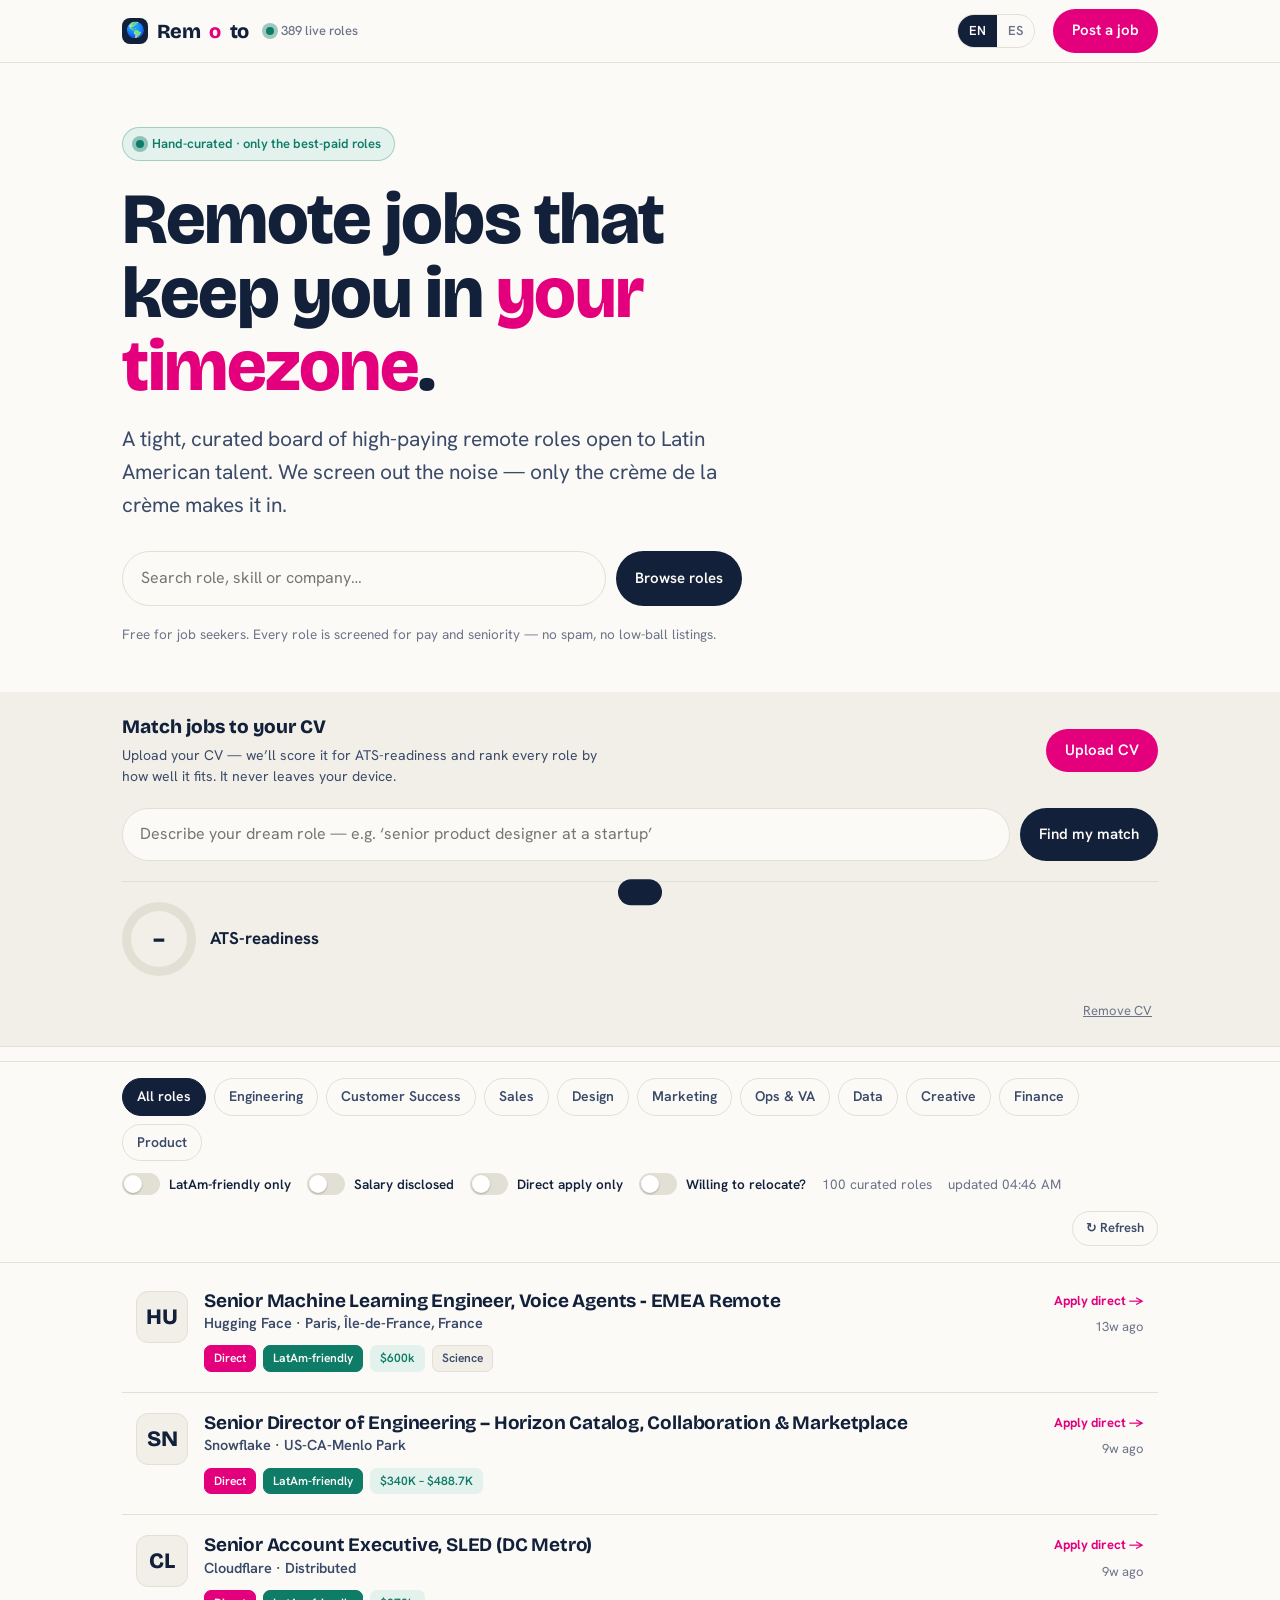
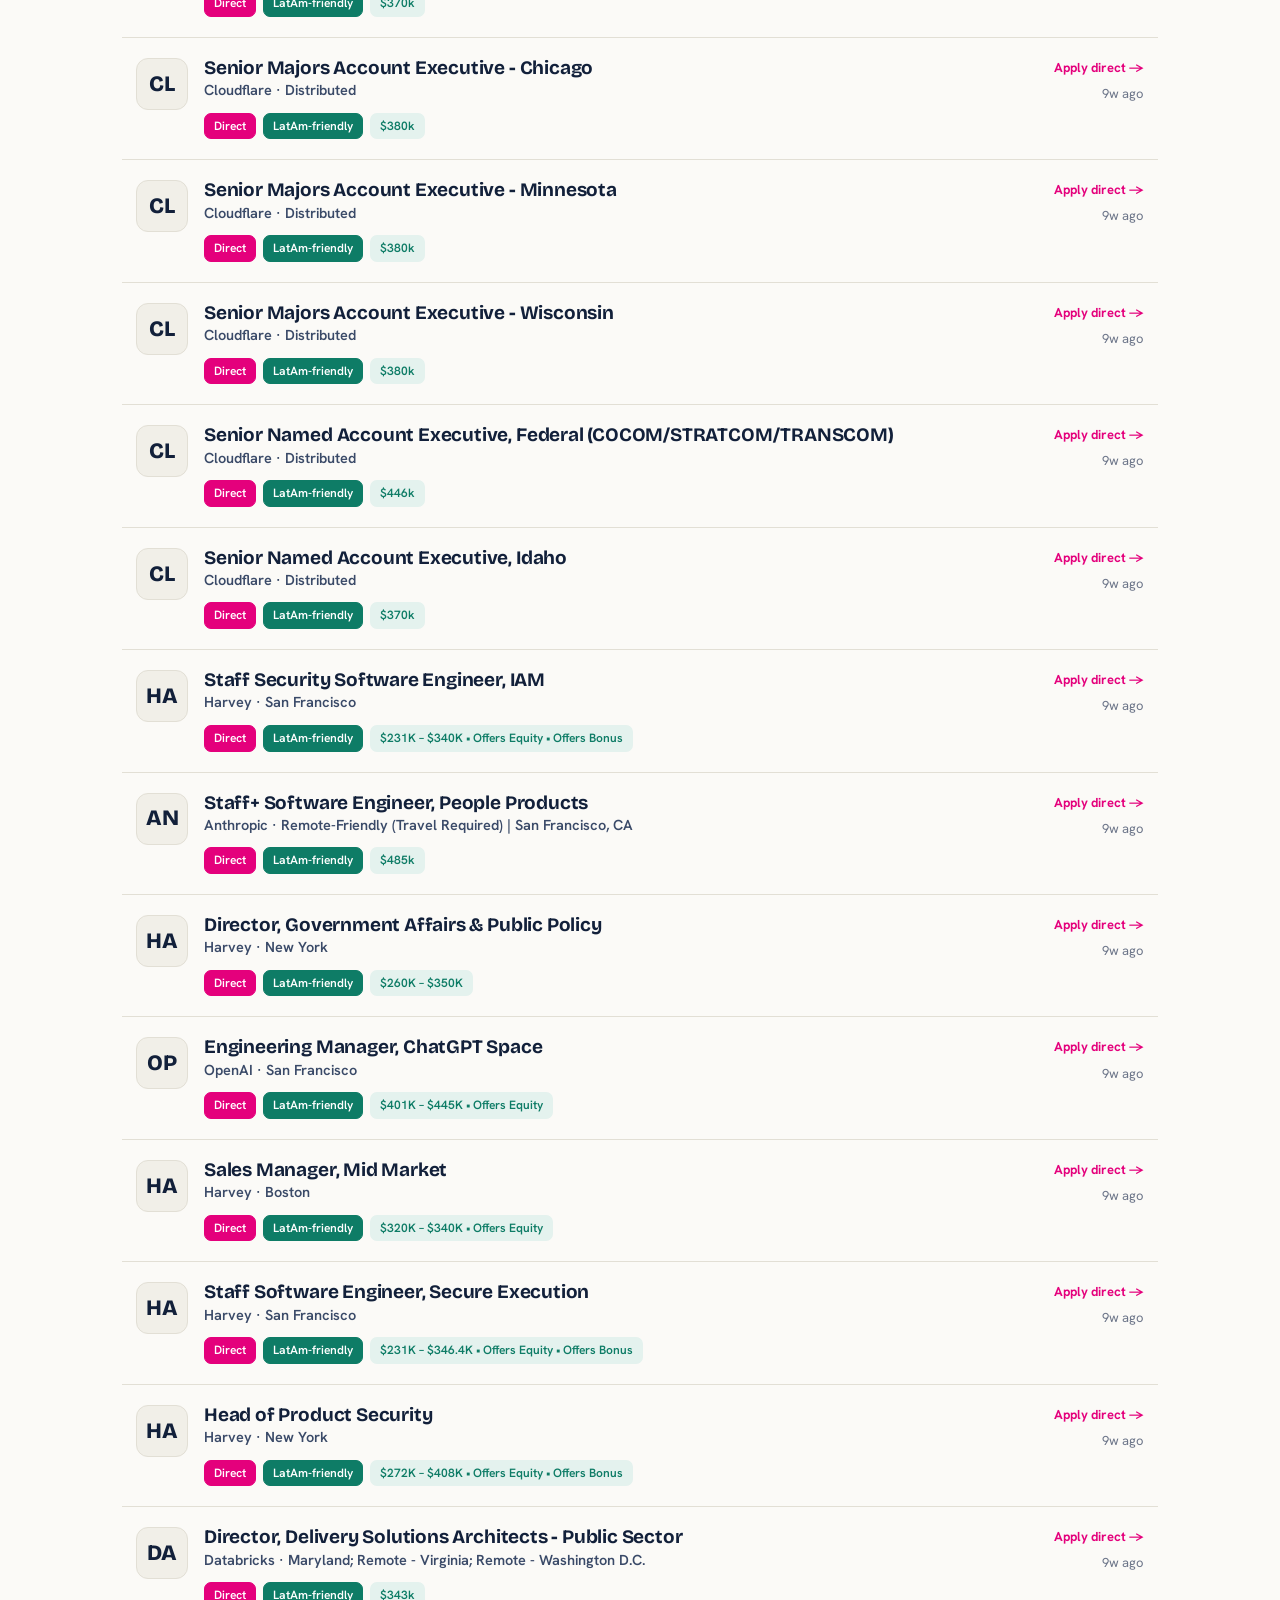
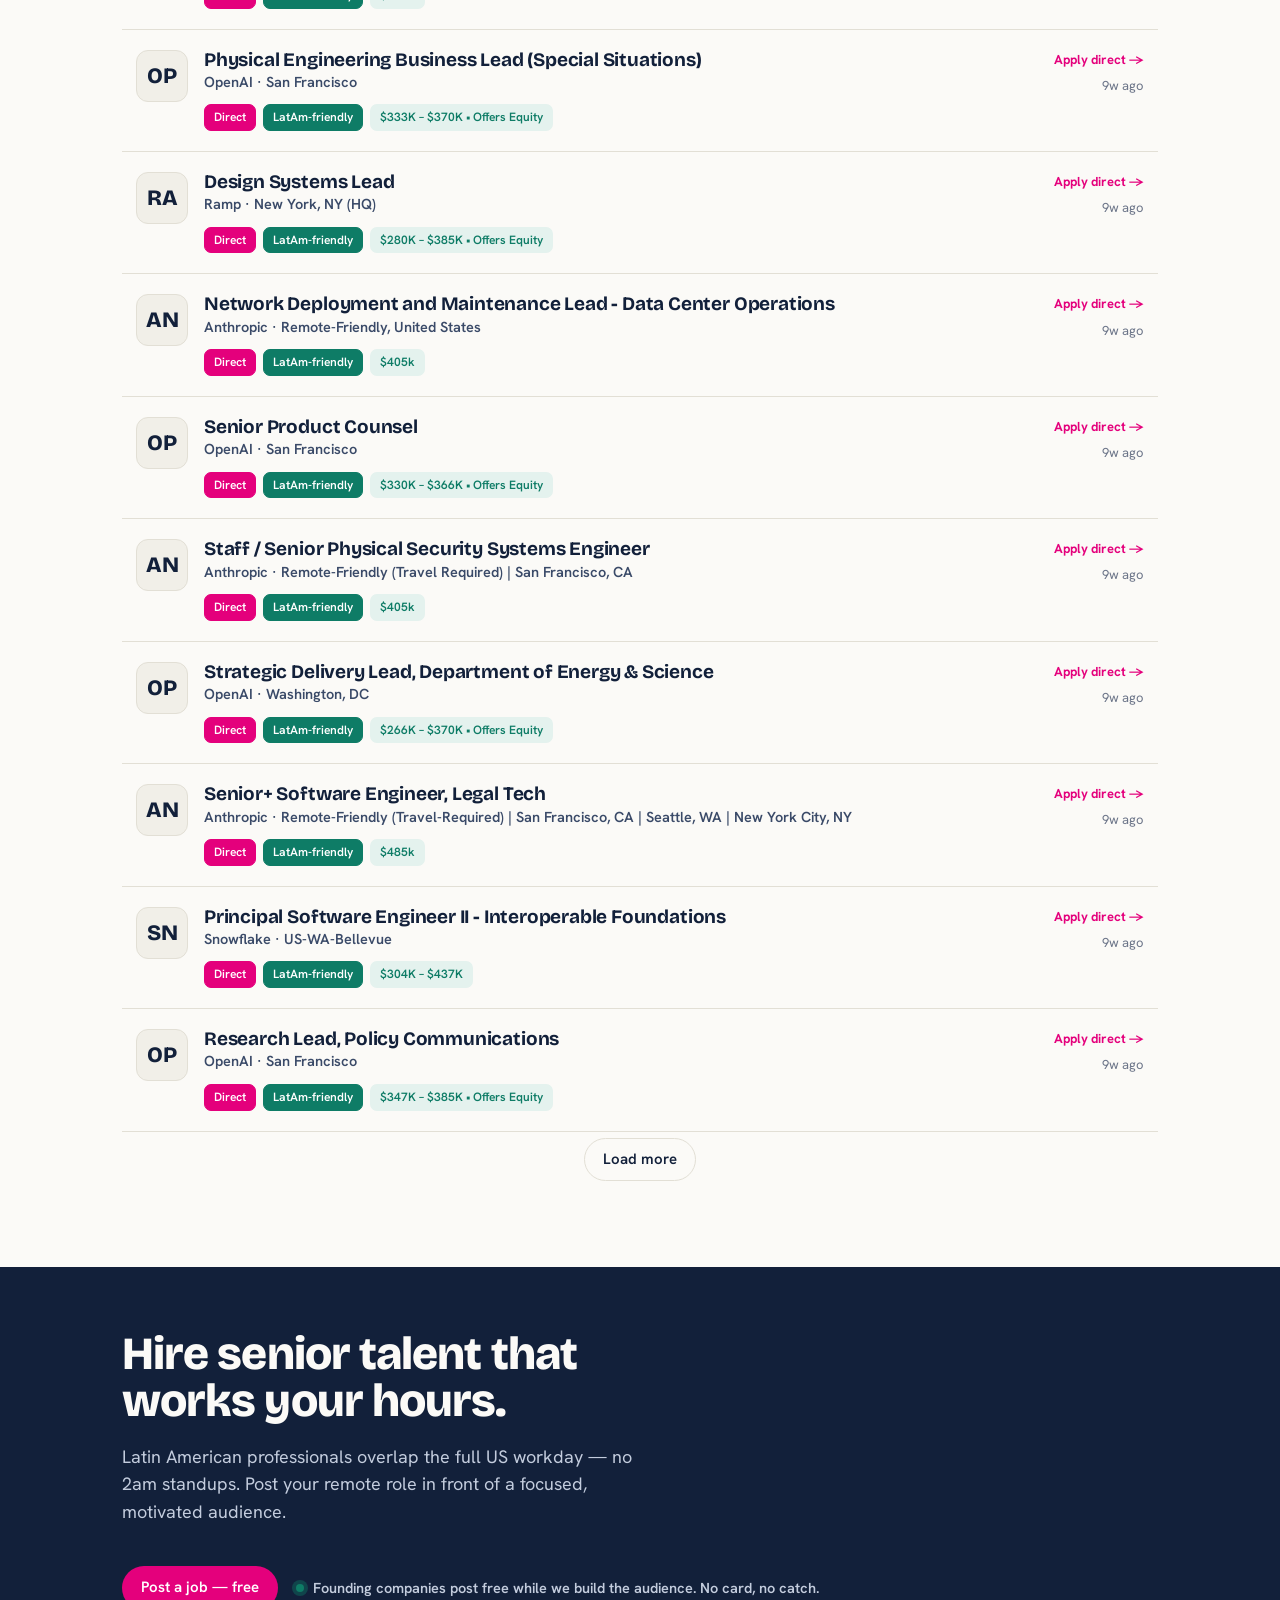
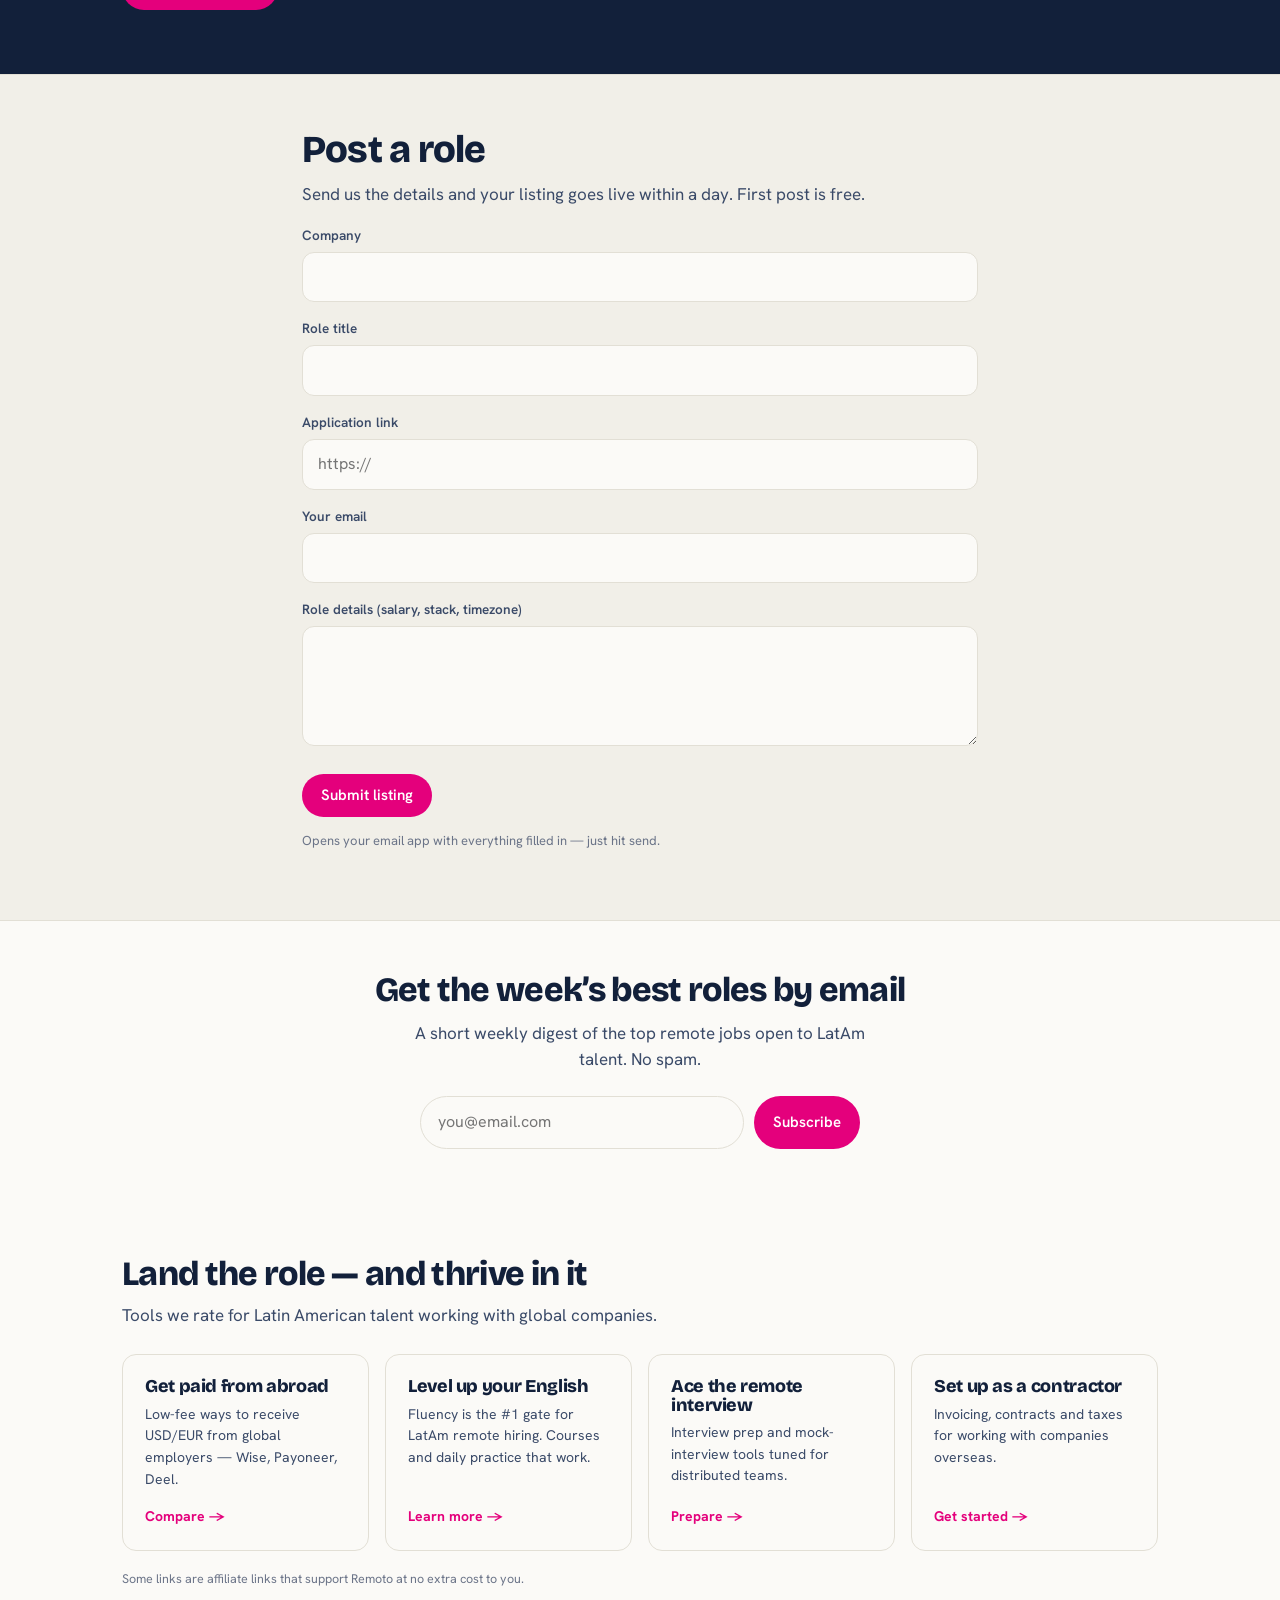
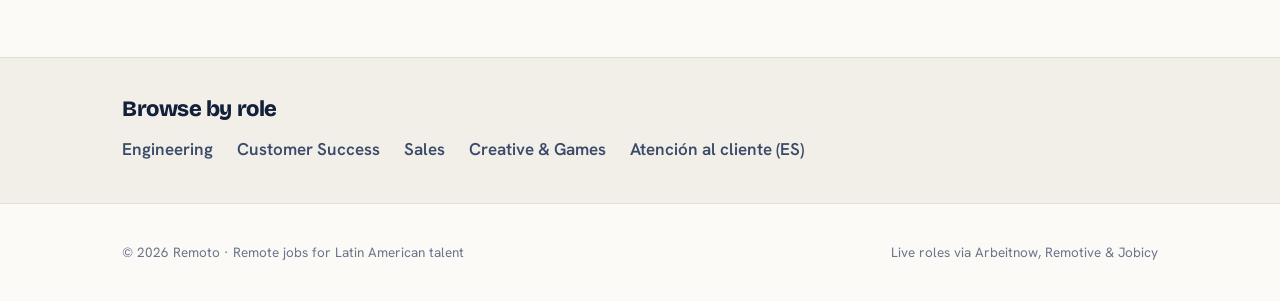
==== commit 0d9da32f: "Update index.html" ====
--- a/index.html
+++ b/index.html
@@ -477,8 +477,7 @@
   { id:"data",    en:"Data",             es:"Datos",            match:["data","analyst","analytics","machine learning","ml","ai","scientist","datos"] },
   { id:"creative",en:"Creative",         es:"Creativos",        match:["game designer","game developer","game artist","game programmer","gameplay","gamedev","video game","gaming","unity","unreal","animator","animation","3d artist","3d modeler","3d generalist","vfx","motion designer","motion graphics","art director","concept artist","concept art","illustrator","storyboard","character artist","character designer","level designer","environment artist","video editor","video producer","cinematographer","colorist","compositor","creative director","creative producer","post-production","narrative designer","sound designer","technical artist","filmmaker"] },
   { id:"finance", en:"Finance",          es:"Finanzas",         match:["finance","financial","accounting","controller","fp&a","treasury","investment","tax","audit","banking","cfo","equity research","portfolio"] },
-  { id:"product", en:"Product",          es:"Producto",         match:["product manager","product owner","head of product","product lead","program manager","technical product","product management","group product"] },
-  { id:"arch",    en:"Architecture",     es:"Arquitectura",     match:null }
+  { id:"product", en:"Product",          es:"Producto",         match:["product manager","product owner","head of product","product lead","program manager","technical product","product management","group product"] }
 ];
 
 /* Signals that a remote role is open to LatAm / the Americas / bilingual talent. */
@@ -641,8 +640,8 @@
 const CLASSIFY = [
   ["creative", ["animator","animation","vfx","motion designer","motion graphics","3d artist","3d modeler","3d generalist","game designer","game artist","game design","art director","concept artist","concept art","illustrator","storyboard","character artist","character designer","level designer","environment artist","video editor","video producer","cinematographer","colorist","compositor","creative director","creative producer","narrative designer","sound designer","technical artist","filmmaker"]],
   ["data", ["data scientist","data engineer","data analyst","analytics engineer","machine learning","ml engineer","ai engineer","data science","business intelligence","bi analyst","analytics"]],
-  ["eng", ["software engineer","engineer","developer","database","dba","sql developer","back end","backend","front end","frontend","full stack","fullstack","full-stack","devops","programmer","sre","site reliability","mobile engineer","ios","android","platform engineer","qa engineer","security engineer","game developer","game programmer","gameplay","software architect","solutions architect","cloud architect","data architect","enterprise architect","systems architect","security architect","technical architect","engineering manager"]],
-  ["arch", ["architectural designer","project architect","design architect","architectural","landscape architect","interior architect","urban designer","urban planner","architectural technologist","bim manager","revit","architect"]],
+  ["arch", ["architectural designer","project architect","landscape architect","interior architect","urban designer","urban planner","architectural technologist","registered architect","job captain","architectural","revit","bim manager"]],
+  ["eng", ["software engineer","engineer","developer","database","dba","sql developer","back end","backend","front end","frontend","full stack","fullstack","full-stack","devops","programmer","sre","site reliability","mobile engineer","ios","android","platform engineer","qa engineer","security engineer","game developer","game programmer","gameplay","architect","engineering manager"]],
   ["product", ["product manager","product owner","head of product","product lead","product management","program manager","technical product manager","group product manager","director of product","vp product"]],
   ["design", ["ux designer","ui designer","ux/ui","product designer","graphic designer","web designer","brand designer","visual designer","design lead","design director","design manager","ux researcher","user researcher","design system","designer"]],
   ["finance", ["financial analyst","finance manager","finance","accounting","accountant","controller","fp&a","treasury","investment","tax","audit","auditor","banking","cfo","equity research","portfolio manager","underwriter","bookkeeper"]],
@@ -820,8 +819,9 @@
 async function load(){
   const list=document.getElementById("job-list");
   list.innerHTML=`<div class="state"><div class="spinner"></div><span>${esc(t("loading"))}</span></div>`;
-  const results = await Promise.all([fetchCache(), fetchArbeitnow(), fetchRemotive(), fetchJobicy()]);
-  ALL_JOBS = dedupe([].concat(...results));
+  // Board is curated-only: load the daily roster cache (direct-from-great-companies).
+  // Generic aggregators are intentionally excluded here; they only run inside Dream search.
+  ALL_JOBS = dedupe(await fetchCache());
   if(!ALL_JOBS.length){
     list.innerHTML=`<div class="state"><h3>${esc(t("err_h"))}</h3><p>${esc(t("err_p"))}</p></div>`;
     document.getElementById("live-count").textContent = "—";
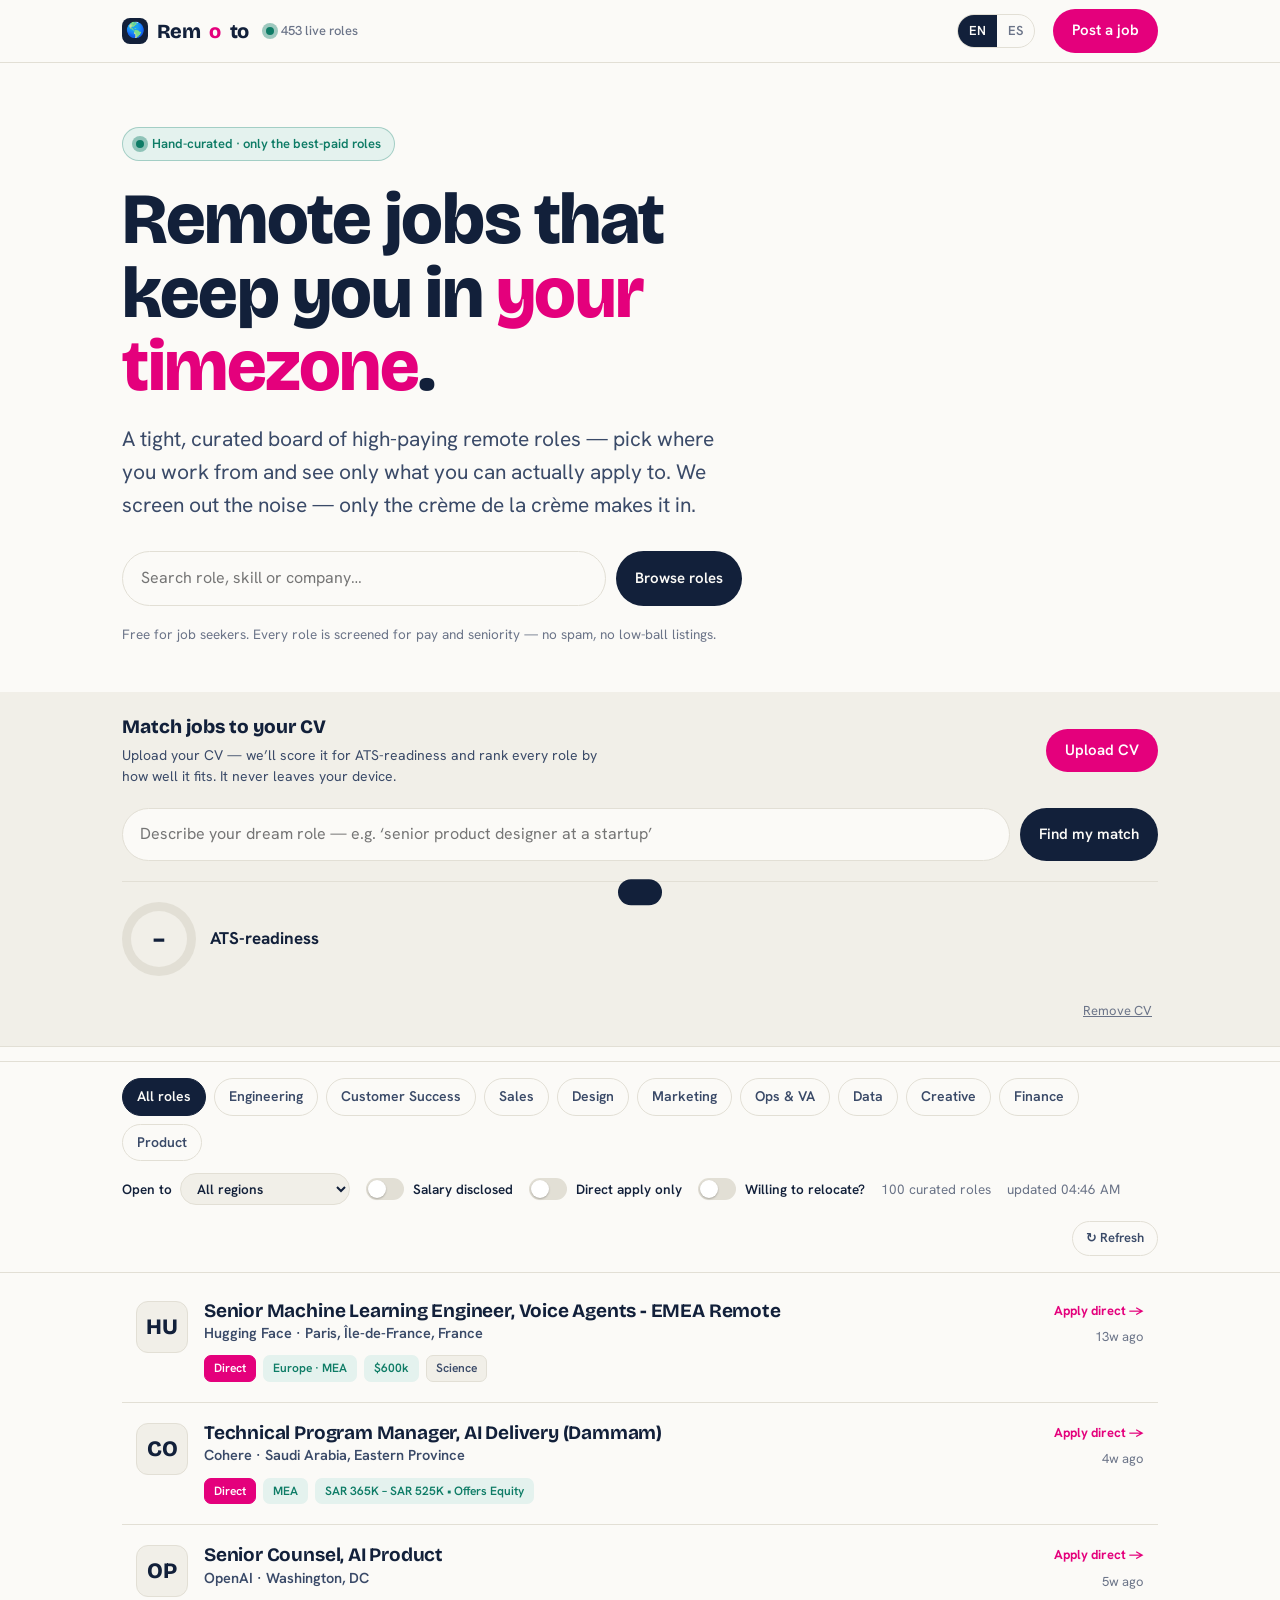
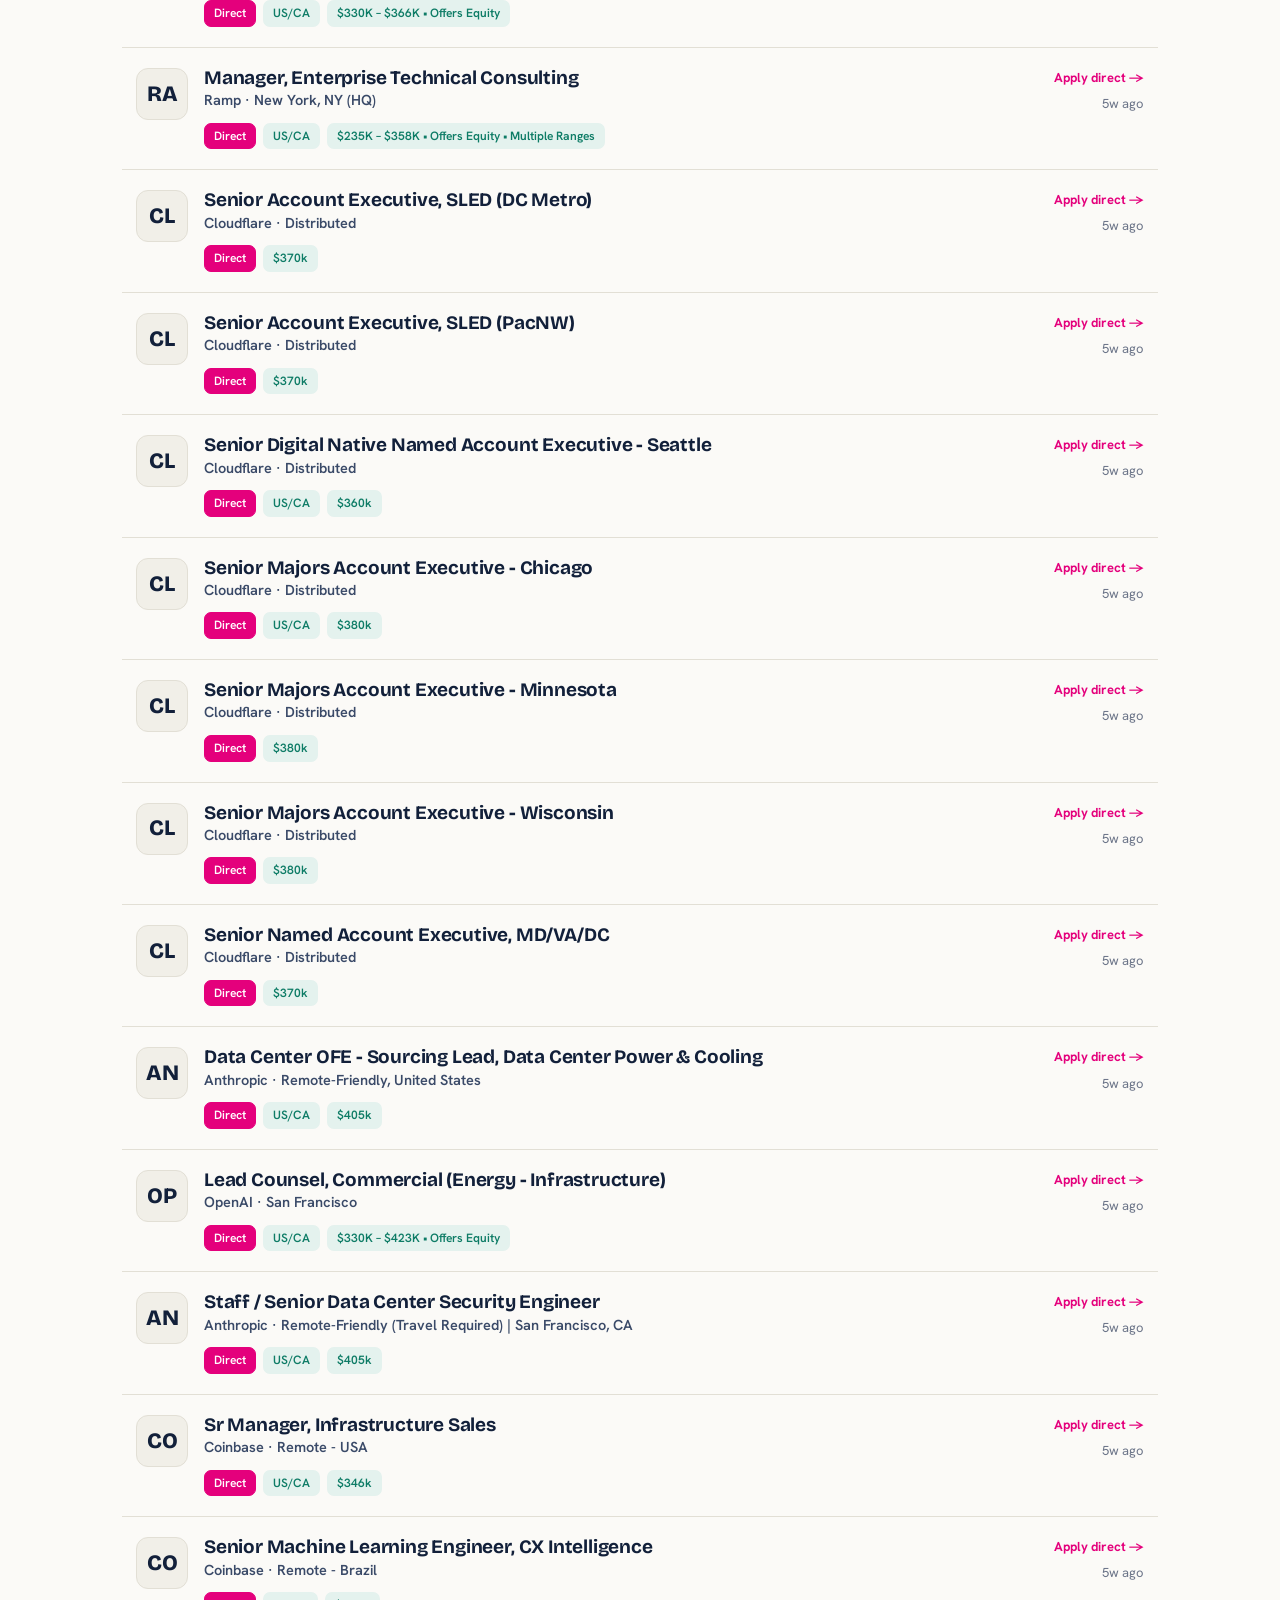
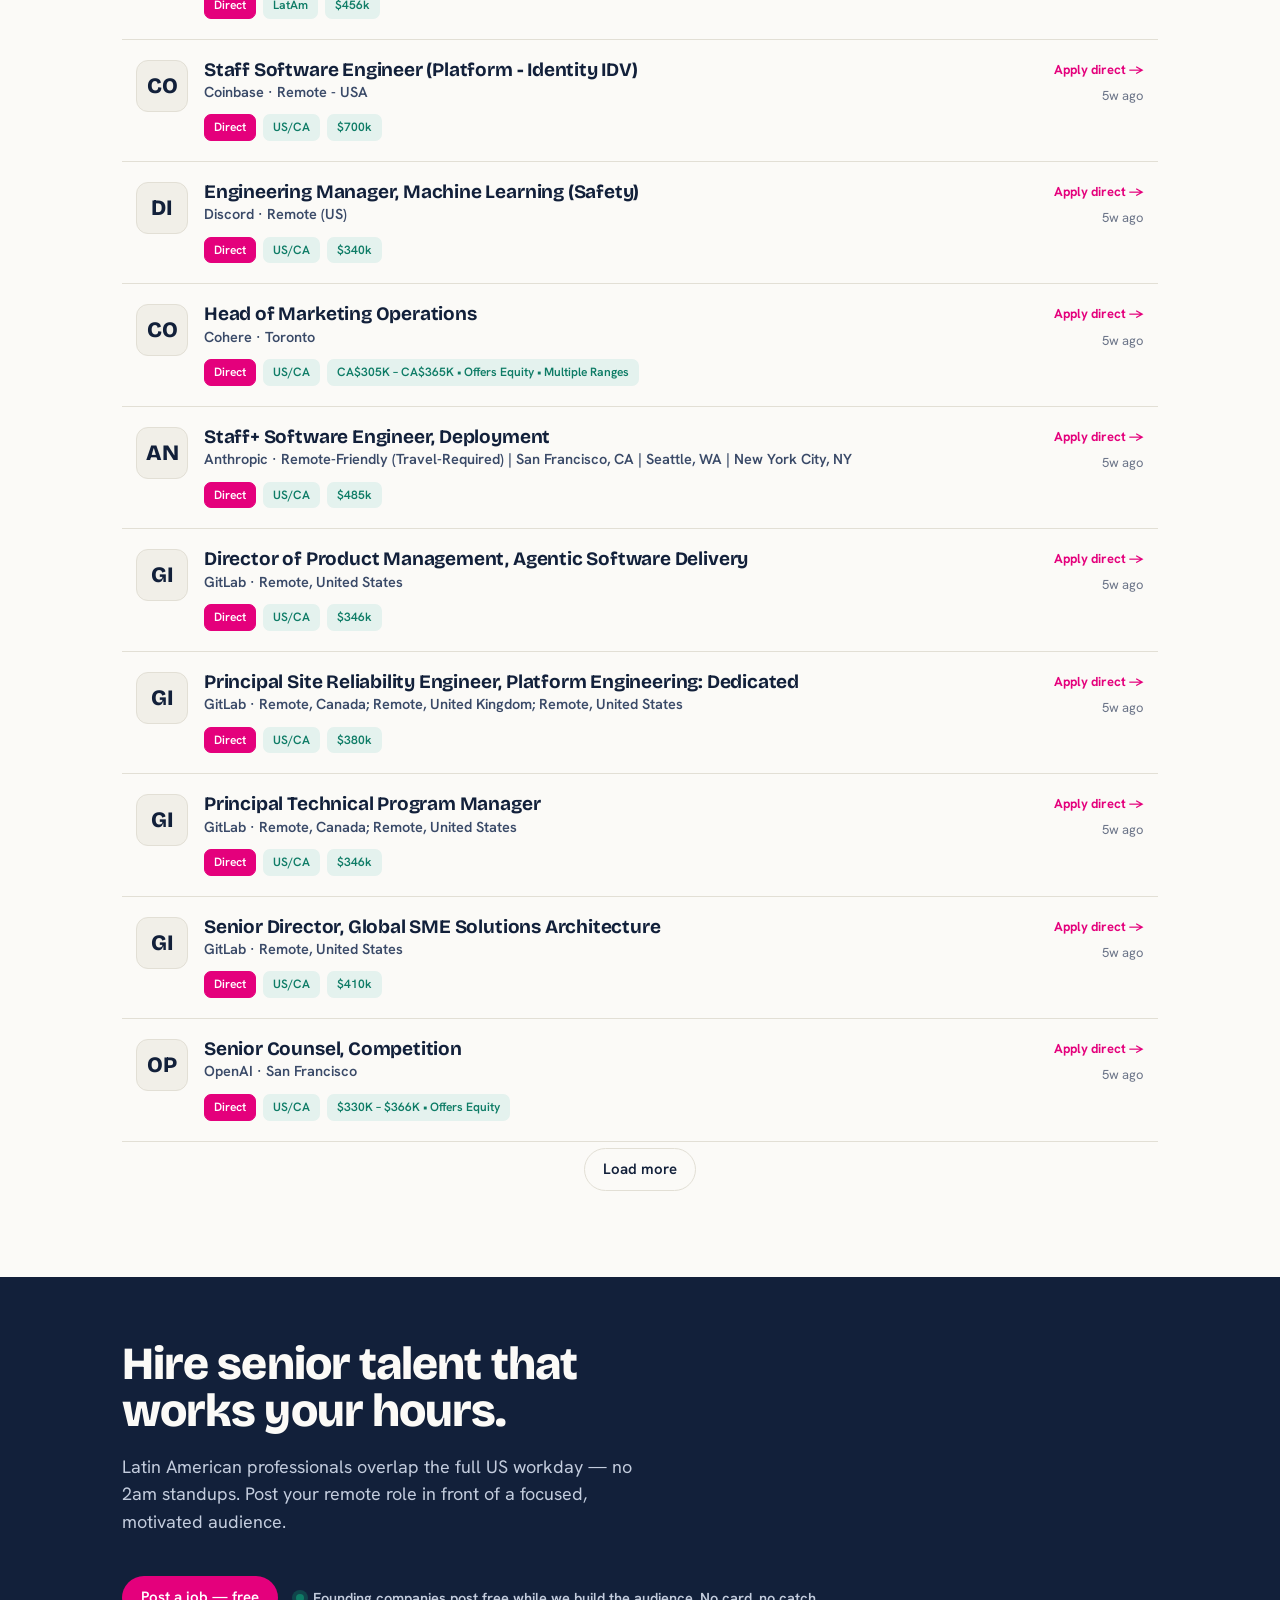
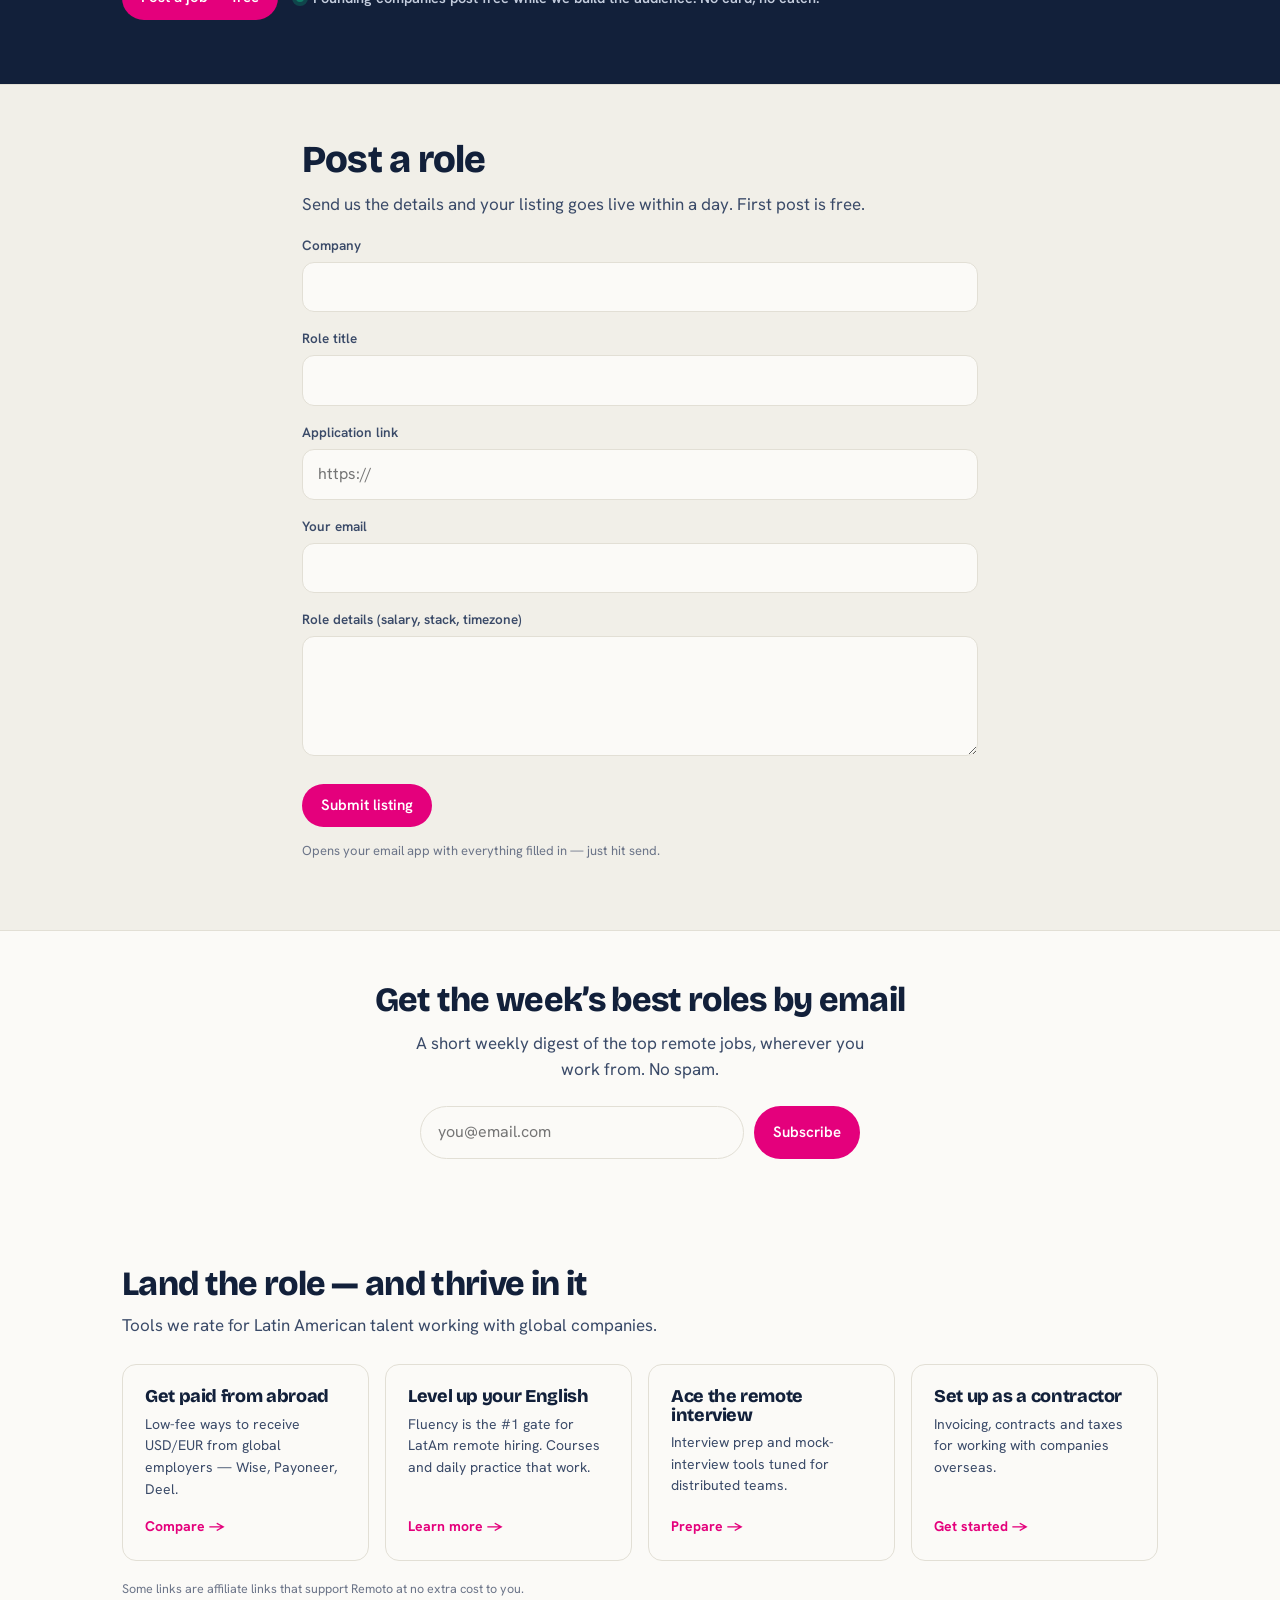
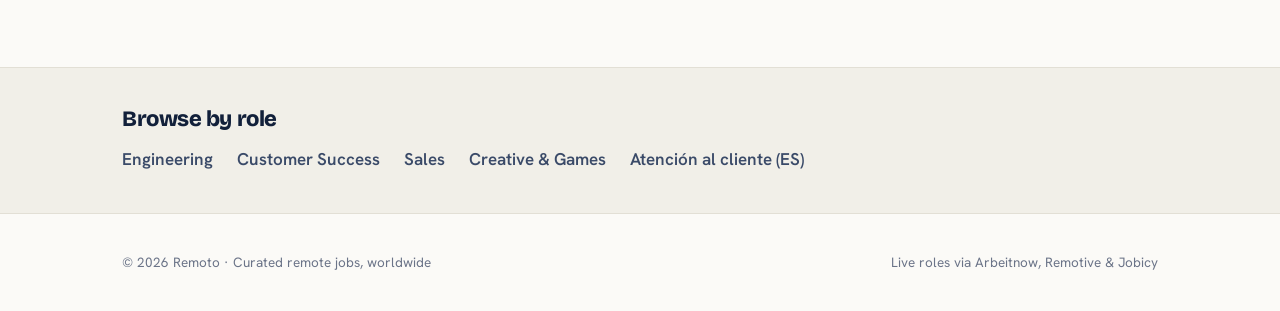
==== commit 162e8f5b: "Show remote jobs worldwide with a region picker Replace the LatAm-only toggle with an 'Open to' regi" ====
--- a/index.html
+++ b/index.html
@@ -5,9 +5,9 @@
 <meta name="viewport" content="width=device-width, initial-scale=1" />
 
 <!-- ============ SEO ============ -->
-<title>Remoto — Remote jobs for top Latin American talent</title>
-<meta name="description" content="Live remote job listings open to talent across Latin America. Senior engineering, customer success, sales, design and ops roles at global companies — in your timezone." />
-<meta name="keywords" content="remote jobs latin america, trabajo remoto, latam remote talent, remote jobs mexico, empleos remotos, bilingual remote jobs, nearshore talent" />
+<title>Remoto — Curated remote jobs, worldwide</title>
+<meta name="description" content="Live remote job listings at great companies, filtered by where you can actually work from — Latin America, North America, Europe, Asia-Pacific, Africa &amp; the Middle East." />
+<meta name="keywords" content="remote jobs worldwide, remote jobs europe, remote jobs latin america, trabajo remoto, latam remote talent, remote jobs mexico, empleos remotos, bilingual remote jobs, nearshore talent" />
 <meta name="robots" content="index,follow" />
 <link rel="canonical" href="https://YOURDOMAIN.com/" />
 <link rel="alternate" hreflang="en" href="https://YOURDOMAIN.com/?lang=en" />
@@ -16,8 +16,8 @@
 
 <!-- ============ Open Graph ============ -->
 <meta property="og:type" content="website" />
-<meta property="og:title" content="Remoto — Remote jobs for top Latin American talent" />
-<meta property="og:description" content="Live remote roles at global companies, open to talent across Latin America. Updated every day." />
+<meta property="og:title" content="Remoto — Curated remote jobs, worldwide" />
+<meta property="og:description" content="Live remote roles at great companies, filtered by the region you work from. Updated every day." />
 <meta property="og:url" content="https://YOURDOMAIN.com/" />
 
 <link rel="icon" href="data:image/svg+xml,<svg xmlns='http://www.w3.org/2000/svg' viewBox='0 0 100 100'><text y='.9em' font-size='90'>🌎</text></svg>" />
@@ -146,6 +146,10 @@
   .tags{display:flex;gap:7px;flex-wrap:wrap;margin-top:11px}
   .tag{font-size:12px;font-weight:600;color:var(--ink-soft);background:var(--paper-2);border:1px solid var(--line);padding:3px 9px;border-radius:7px}
   .tag.latam{color:#fff;background:var(--jade);border-color:var(--jade)}
+  .tag.region{color:var(--jade);background:var(--jade-soft);border-color:transparent}
+  .region-pick{display:inline-flex;align-items:center;gap:8px;font-weight:600;color:var(--ink)}
+  .region-pick select{font:inherit;font-weight:600;color:var(--ink);background:var(--paper-2);border:1px solid var(--line);border-radius:999px;padding:5px 12px;cursor:pointer}
+  .region-pick select:focus-visible{outline:2px solid var(--rosa);outline-offset:2px}
   .tag.salary{color:var(--jade);background:var(--jade-soft);border-color:transparent}
   .tag.direct{color:#fff;background:var(--rosa);border-color:var(--rosa)}
   .side{text-align:right;font-size:13px;color:var(--muted);white-space:nowrap;display:flex;flex-direction:column;gap:6px;align-items:flex-end}
@@ -307,10 +311,9 @@
   <div class="wrap">
     <div class="chips" id="chips"></div>
     <div class="meta">
-      <label class="switch">
-        <input type="checkbox" id="latam-only" />
-        <span class="track"></span>
-        <span data-i18n="latam_toggle">LatAm-friendly only</span>
+      <label class="region-pick">
+        <span data-i18n="region_label">Open to</span>
+        <select id="region"></select>
       </label>
       <label class="switch">
         <input type="checkbox" id="salaried-only" />
@@ -480,10 +483,67 @@
   { id:"product", en:"Product",          es:"Producto",         match:["product manager","product owner","head of product","product lead","program manager","technical product","product management","group product"] }
 ];
 
-/* Signals that a remote role is open to LatAm / the Americas / bilingual talent. */
-const LATAM_SIGNALS = ["worldwide","global","anywhere","americas","latin america","latam","south america","central america","mexico","méxico","argentina","brazil","brasil","colombia","chile","peru","spanish","bilingual","español","bilingüe","emea/amer","est","cst","gmt-","utc-3","utc-4","utc-5","utc-6"];
-/* Locations that usually EXCLUDE LatAm applicants — used to demote, not hide. */
-const EXCLUDE_SIGNALS = ["us only","usa only","united states only","us-only","eu only","europe only","uk only","canada only","must be located in the us","authorized to work in the us"];
+/* ============================================================
+   REGIONS — which parts of the world a remote role is open to.
+   Read from the job's location + title (descriptions are too noisy:
+   company boilerplate lists offices everywhere). A role with no region
+   at all ("Remote") is "unspecified" and only shows under "All regions".
+   ============================================================ */
+const REGIONS = [
+  { id:"latam", en:"Latin America",          es:"Latinoamérica",          short_en:"LatAm",  short_es:"LatAm" },
+  { id:"na",    en:"US & Canada",            es:"EE. UU. y Canadá",       short_en:"US/CA",  short_es:"EE. UU./CA" },
+  { id:"eu",    en:"Europe & UK",            es:"Europa y Reino Unido",   short_en:"Europe", short_es:"Europa" },
+  { id:"apac",  en:"Asia-Pacific",           es:"Asia-Pacífico",          short_en:"APAC",   short_es:"APAC" },
+  { id:"mea",   en:"Middle East & Africa",   es:"Medio Oriente y África", short_en:"MEA",    short_es:"MEA" }
+];
+const REGION_SIGNALS = {
+  latam:["latam","latin america","south america","central america","americas","amer","mexico","méxico","cdmx","guadalajara","monterrey","argentina","buenos aires","brazil","brasil","são paulo","sao paulo","colombia","bogotá","bogota","medellín","medellin","chile","santiago","peru","perú","lima","uruguay","montevideo","costa rica","ecuador","guatemala","panama","panamá","dominican republic","puerto rico","venezuela","bolivia","paraguay","el salvador","honduras","nicaragua"],
+  na:["united states","usa","us","u.s.","u.s","north america","americas","amer","canada","new york","nyc","san francisco","sf","bay area","los angeles","seattle","austin","boston","chicago","denver","atlanta","miami","washington","california","texas","colorado","florida","toronto","vancouver","montreal","ontario","quebec","british columbia"],
+  eu:["europe","european union","eu","emea","uk","united kingdom","great britain","england","scotland","wales","london","manchester","ireland","dublin","germany","deutschland","berlin","munich","hamburg","france","paris","spain","españa","madrid","barcelona","portugal","lisbon","porto","netherlands","amsterdam","belgium","brussels","switzerland","zurich","geneva","austria","vienna","italy","milan","rome","poland","warsaw","krakow","sweden","stockholm","norway","oslo","denmark","copenhagen","finland","helsinki","iceland","czech republic","czechia","prague","romania","bucharest","greece","athens","hungary","budapest","estonia","tallinn","latvia","lithuania","croatia","serbia","belgrade","ukraine","kyiv","bulgaria","sofia","slovakia","slovenia","luxembourg","cyprus","malta","cet","cest"],
+  apac:["apac","asia","asia pacific","asia-pacific","australia","sydney","melbourne","new zealand","auckland","japan","tokyo","singapore","india","bangalore","bengaluru","hyderabad","pune","mumbai","delhi","korea","seoul","philippines","manila","indonesia","jakarta","vietnam","thailand","bangkok","malaysia","kuala lumpur","hong kong","taiwan","taipei","china","shanghai","beijing","shenzhen"],
+  mea:["emea","middle east","mena","africa","uae","united arab emirates","dubai","abu dhabi","saudi arabia","riyadh","dammam","qatar","doha","israel","tel aviv","egypt","cairo","nigeria","lagos","kenya","nairobi","south africa","cape town","johannesburg","turkey","türkiye","istanbul","morocco","jordan","bahrain","kuwait","oman"]
+};
+/* Location text that means "anywhere". */
+const GLOBAL_LOC_SIGNALS = ["worldwide","anywhere","global","globally","international","any location","all locations","fully remote - global","remote - global","remote (global)"];
+/* Description phrases strong enough to trust for "anywhere". */
+const GLOBAL_DESC_SIGNALS = ["work from anywhere","work from anywhere in the world","from anywhere in the world","open to candidates worldwide","hire worldwide","we hire globally","fully distributed team across the world"];
+/* Explicit restrictions: these OVERRIDE everything else for that role. */
+const RESTRICT_SIGNALS = [
+  ["na",["us only","usa only","united states only","us-only","u.s. only","must be located in the us","must be based in the us","must reside in the us","authorized to work in the us","authorized to work in the united states","canada only"]],
+  ["eu",["eu only","europe only","uk only","must be based in the uk","must be based in europe","right to work in the uk"]]
+];
+const tzRegion = (()=>{
+  let tz=""; try{ tz=Intl.DateTimeFormat().resolvedOptions().timeZone||""; }catch(_){}
+  const NA=/^America\/(New_York|Chicago|Denver|Los_Angeles|Phoenix|Anchorage|Juneau|Sitka|Nome|Adak|Boise|Detroit|Indiana|Kentucky|Louisville|Menominee|North_Dakota|Toronto|Vancouver|Edmonton|Winnipeg|Regina|Halifax|St_Johns|Moncton|Glace_Bay|Goose_Bay|Whitehorse|Yellowknife|Iqaluit|Rankin_Inlet|Cambridge_Bay|Dawson|Swift_Current|Fort_Nelson|Creston|Atikokan|Nipigon|Thunder_Bay|Rainy_River|Resolute|Inuvik)|^US\/|^Canada\/|^Pacific\/Honolulu/;
+  const MEA=/^Africa\/|^Asia\/(Dubai|Riyadh|Qatar|Bahrain|Kuwait|Muscat|Jerusalem|Tel_Aviv|Amman|Beirut|Damascus|Baghdad|Tehran|Gaza|Hebron|Aden|Nicosia)|^Europe\/Istanbul/;
+  if(NA.test(tz)) return "na";
+  if(/^America\//.test(tz)) return "latam";
+  if(MEA.test(tz)) return "mea";
+  if(/^Europe\/|^Atlantic\/(Reykjavik|Canary|Madeira|Azores|Faroe)/.test(tz)) return "eu";
+  if(/^Asia\/|^Australia\/|^Pacific\//.test(tz)) return "apac";
+  return "";
+})();
+/* Returns { global:bool, regions:Set } for a job. */
+function regionInfo(j){
+  if(j._ri) return j._ri;
+  const loc=((j.location||"")+" | "+(j.title||"")).toLowerCase();
+  const desc=stripHtml(j.description||"").toLowerCase();
+  const all=loc+" | "+desc;
+  const regions=new Set(); let global=false;
+  for(const [rid,phr] of RESTRICT_SIGNALS){ if(phr.some(p=>all.includes(p))){ regions.add(rid); } }
+  if(!regions.size){
+    for(const r of REGIONS){ if(REGION_SIGNALS[r.id].some(k=>wordHit(loc,k))) regions.add(r.id); }
+    const locL=(j.location||"").toLowerCase();
+    if(GLOBAL_LOC_SIGNALS.some(k=>wordHit(locL,k))) global=true;
+    // description phrases only count when the location itself names no region
+    else if(!regions.size && GLOBAL_DESC_SIGNALS.some(p=>desc.includes(p))) global=true;
+    if(wordHit(desc,"latam")||desc.includes("latin america")) regions.add("latam");
+  }
+  if(global) REGIONS.forEach(r=>regions.add(r.id));
+  return (j._ri={global,regions});
+}
+const openTo = (j,rid) => rid==="all" || regionInfo(j).regions.has(rid);
+const regionName = (rid,short) => { const r=REGIONS.find(x=>x.id===rid); return r ? (short ? r["short_"+LANG] : r[LANG]) : ""; };
 
 /* Curation signals */
 const JUNK_SIGNALS = ["junior","jr ","jr.","intern","internship","entry level","entry-level","trainee","apprentice","graduate program","graduate scheme","volunteer","unpaid","commission only","commission-only","no experience required"];
@@ -495,10 +555,10 @@
 const I18N = {
   en:{ nav_post:"Post a job", hero_kicker:"Hand-curated · only the best-paid roles",
     hero_h1:'Remote jobs that keep you in <span class="rosa">your timezone</span>.',
-    hero_sub:"A tight, curated board of high-paying remote roles open to Latin American talent. We screen out the noise — only the crème de la crème makes it in.",
+    hero_sub:"A tight, curated board of high-paying remote roles — pick where you work from and see only what you can actually apply to. We screen out the noise — only the crème de la crème makes it in.",
     search_ph:"Search role, skill or company…", hero_cta:"Browse roles",
     hero_trust:"Free for job seekers. Every role is screened for pay and seniority — no spam, no low-ball listings.",
-    latam_toggle:"LatAm-friendly only", salaried_toggle:"Salary disclosed", direct_toggle:"Direct apply only", relocate_toggle:"Willing to relocate?", direct_badge:"Direct", apply_direct:"Apply direct →", refresh:"↻ Refresh", loading:"Pulling in today’s remote roles…", load_more:"Load more", match_toggle:"Best matches for me", cv_h:"Match jobs to your CV", cv_sub:"Upload your CV — we’ll score it for ATS-readiness and rank every role by how well it fits. It never leaves your device.", cv_btn:"Upload CV", cv_ats:"ATS-readiness", cv_clear:"Remove CV", dream_ph:"Describe your dream role — e.g. ‘senior product designer at a startup’", dream_go:"Find my match",
+    region_label:"Open to", region_all:"All regions", region_near:"near you", worldwide_badge:"🌍 Worldwide", salaried_toggle:"Salary disclosed", direct_toggle:"Direct apply only", relocate_toggle:"Willing to relocate?", direct_badge:"Direct", apply_direct:"Apply direct →", refresh:"↻ Refresh", loading:"Pulling in today’s remote roles…", load_more:"Load more", match_toggle:"Best matches for me", cv_h:"Match jobs to your CV", cv_sub:"Upload your CV — we’ll score it for ATS-readiness and rank every role by how well it fits. It never leaves your device.", cv_btn:"Upload CV", cv_ats:"ATS-readiness", cv_clear:"Remove CV", dream_ph:"Describe your dream role — e.g. ‘senior product designer at a startup’", dream_go:"Find my match",
     emp_h2:"Hire senior talent that works your hours.",
     emp_lead:"Latin American professionals overlap the full US workday — no 2am standups. Post your remote role in front of a focused, motivated audience.",
     t1_name:"First post", t1_price:"Free", t1_per:"launch offer · 30 days", t1_a:"One live listing for 30 days", t1_b:"Prove the audience, then decide",
@@ -508,17 +568,17 @@
     post_h2:"Post a role", post_sub:"Send us the details and your listing goes live within a day. First post is free.",
     f_company:"Company", f_role:"Role title", f_link:"Application link", f_email:"Your email", f_details:"Role details (salary, stack, timezone)", f_submit:"Submit listing",
     f_note:"Opens your email app with everything filled in — just hit send.",
-    al_h2:"Get the week’s best roles by email", al_p:"A short weekly digest of the top remote jobs open to LatAm talent. No spam.", al_cta:"Subscribe",
-    ft_tag:"Remote jobs for Latin American talent", ft_credit:"Live roles via Arbeitnow, Remotive & Jobicy", browse_h:"Browse by role", featured_badge:"Featured", pf_h:"Got hired through Remoto? Pay it forward.", pf_sub:"Remoto is free and always will be. If it helped you land a role, chip in whatever you can so we can keep it running — and help the next person find theirs.", pf_btn:"Pay it forward", res_h:"Land the role — and thrive in it", res_sub:"Tools we rate for Latin American talent working with global companies.", res_note:"Some links are affiliate links that support Remoto at no extra cost to you.",
+    al_h2:"Get the week’s best roles by email", al_p:"A short weekly digest of the top remote jobs, wherever you work from. No spam.", al_cta:"Subscribe",
+    ft_tag:"Curated remote jobs, worldwide", ft_credit:"Live roles via Arbeitnow, Remotive & Jobicy", browse_h:"Browse by role", featured_badge:"Featured", pf_h:"Got hired through Remoto? Pay it forward.", pf_sub:"Remoto is free and always will be. If it helped you land a role, chip in whatever you can so we can keep it running — and help the next person find theirs.", pf_btn:"Pay it forward", res_h:"Land the role — and thrive in it", res_sub:"Tools we rate for Latin American talent working with global companies.", res_note:"Some links are affiliate links that support Remoto at no extra cost to you.",
     latam_badge:"LatAm-friendly", apply:"Apply →", posted:"Posted", results:(n)=>`${n} curated roles`, none_h:"No roles match that yet",
-    none_p:"Try a different search or turn off the LatAm-only filter.", updated:(t)=>`updated ${t}`, err_h:"Couldn’t reach the job feeds",
+    none_p:"Try a different search, or switch the region to “All regions”.", updated:(t)=>`updated ${t}`, err_h:"Couldn’t reach the job feeds",
     err_p:"This page loads live jobs over the network. Host it (or serve it locally) and it’ll fill right up. Tap refresh to try again." },
   es:{ nav_post:"Publicar empleo", hero_kicker:"Selección curada · solo los mejor pagados",
     hero_h1:'Empleos remotos que respetan <span class="rosa">tu zona horaria</span>.',
-    hero_sub:"Un tablero curado de empleos remotos bien pagados, abiertos a talento latinoamericano. Filtramos el ruido — solo la crème de la crème entra.",
+    hero_sub:"Un tablero curado de empleos remotos bien pagados — elige desde dónde trabajas y ve solo a lo que realmente puedes aplicar. Filtramos el ruido — solo la crème de la crème entra.",
     search_ph:"Busca puesto, habilidad o empresa…", hero_cta:"Ver vacantes",
     hero_trust:"Gratis para candidatos. Cada vacante se filtra por salario y seniority — sin spam, sin ofertas mediocres.",
-    latam_toggle:"Solo abiertas a LatAm", salaried_toggle:"Con salario", direct_toggle:"Solo aplicación directa", relocate_toggle:"¿Dispuesto a mudarte?", direct_badge:"Directo", apply_direct:"Aplica directo →", refresh:"↻ Actualizar", loading:"Cargando las vacantes de hoy…", load_more:"Ver más", match_toggle:"Mejores para mí", cv_h:"Empareja empleos con tu CV", cv_sub:"Sube tu CV — lo evaluamos para compatibilidad ATS y ordenamos cada vacante según qué tan bien encaja. Nunca sale de tu dispositivo.", cv_btn:"Subir CV", cv_ats:"Compatibilidad ATS", cv_clear:"Quitar CV", dream_ph:"Describe tu empleo ideal — ej. ‘diseñador de producto senior en una startup’", dream_go:"Buscar mi match",
+    region_label:"Abierta a", region_all:"Todas las regiones", region_near:"cerca de ti", worldwide_badge:"🌍 Global", salaried_toggle:"Con salario", direct_toggle:"Solo aplicación directa", relocate_toggle:"¿Dispuesto a mudarte?", direct_badge:"Directo", apply_direct:"Aplica directo →", refresh:"↻ Actualizar", loading:"Cargando las vacantes de hoy…", load_more:"Ver más", match_toggle:"Mejores para mí", cv_h:"Empareja empleos con tu CV", cv_sub:"Sube tu CV — lo evaluamos para compatibilidad ATS y ordenamos cada vacante según qué tan bien encaja. Nunca sale de tu dispositivo.", cv_btn:"Subir CV", cv_ats:"Compatibilidad ATS", cv_clear:"Quitar CV", dream_ph:"Describe tu empleo ideal — ej. ‘diseñador de producto senior en una startup’", dream_go:"Buscar mi match",
     emp_h2:"Contrata talento senior en tu horario.",
     emp_lead:"Los profesionales de Latinoamérica coinciden con toda la jornada de EE. UU. Publica tu vacante remota frente a una audiencia enfocada y motivada.",
     t1_name:"Primera publicación", t1_price:"Gratis", t1_per:"oferta de lanzamiento · 30 días", t1_a:"Una vacante activa por 30 días", t1_b:"Comprueba la audiencia y decide",
@@ -528,17 +588,21 @@
     post_h2:"Publica una vacante", post_sub:"Envíanos los detalles y tu vacante estará en vivo en un día. La primera es gratis.",
     f_company:"Empresa", f_role:"Puesto", f_link:"Enlace para postularse", f_email:"Tu correo", f_details:"Detalles (salario, stack, zona horaria)", f_submit:"Enviar vacante",
     f_note:"Abre tu correo con todo listo — solo dale enviar.",
-    al_h2:"Recibe las mejores vacantes por correo", al_p:"Un resumen semanal de los mejores empleos remotos abiertos a talento LatAm. Sin spam.", al_cta:"Suscribirme",
-    ft_tag:"Empleos remotos para talento latinoamericano", ft_credit:"Vacantes en vivo vía Arbeitnow, Remotive y Jobicy", browse_h:"Explora por rol", featured_badge:"Destacada", pf_h:"¿Conseguiste empleo con Remoto? Págalo hacia adelante.", pf_sub:"Remoto es gratis y siempre lo será. Si te ayudó a conseguir trabajo, aporta lo que puedas para mantenerlo — y ayudar a que la siguiente persona encuentre el suyo.", pf_btn:"Pagar hacia adelante", res_h:"Consigue el puesto — y triunfa en él", res_sub:"Herramientas que recomendamos para talento latinoamericano en empresas globales.", res_note:"Algunos enlaces son de afiliado y apoyan a Remoto sin costo extra para ti.",
+    al_h2:"Recibe las mejores vacantes por correo", al_p:"Un resumen semanal de los mejores empleos remotos, trabajes desde donde trabajes. Sin spam.", al_cta:"Suscribirme",
+    ft_tag:"Empleos remotos curados, en todo el mundo", ft_credit:"Vacantes en vivo vía Arbeitnow, Remotive y Jobicy", browse_h:"Explora por rol", featured_badge:"Destacada", pf_h:"¿Conseguiste empleo con Remoto? Págalo hacia adelante.", pf_sub:"Remoto es gratis y siempre lo será. Si te ayudó a conseguir trabajo, aporta lo que puedas para mantenerlo — y ayudar a que la siguiente persona encuentre el suyo.", pf_btn:"Pagar hacia adelante", res_h:"Consigue el puesto — y triunfa en él", res_sub:"Herramientas que recomendamos para talento latinoamericano en empresas globales.", res_note:"Algunos enlaces son de afiliado y apoyan a Remoto sin costo extra para ti.",
     latam_badge:"Abierta a LatAm", apply:"Postularme →", posted:"Publicado", results:(n)=>`${n} vacantes seleccionadas`, none_h:"Aún no hay vacantes que coincidan",
-    none_p:"Prueba otra búsqueda o desactiva el filtro de solo-LatAm.", updated:(t)=>`actualizado ${t}`, err_h:"No se pudo conectar con las fuentes",
+    none_p:"Prueba otra búsqueda o cambia la región a “Todas las regiones”.", updated:(t)=>`actualizado ${t}`, err_h:"No se pudo conectar con las fuentes",
     err_p:"Esta página carga vacantes en vivo por internet. Súbela a un hosting (o sírvela localmente) y se llenará. Toca actualizar para reintentar." }
 };
 
 let LANG = (new URLSearchParams(location.search).get("lang") === "es") ? "es" : "en";
 let ALL_JOBS = [];
 let activeCat = "all";
-let latamOnly = false;
+let regionSel = (()=>{ const q=new URLSearchParams(location.search).get("region");
+  if(q && (q==="all" || REGIONS.some(r=>r.id===q))) return q;
+  try{ const v=localStorage.getItem("remoto_region"); if(v && (v==="all"||REGIONS.some(r=>r.id===v))) return v; }catch(_){}
+  return "all"; })();
+const viewerRegion = () => regionSel!=="all" ? regionSel : tzRegion;
 let salariedOnly = false;
 let directOnly = false;
 let relocateOn = false;
@@ -621,11 +685,6 @@
   return out;
 }
 
-function latamScore(j){
-  const hay=(j.location+" "+j.title+" "+(j.tags||[]).join(" ")+" "+stripHtml(j.description)).toLowerCase();
-  if(EXCLUDE_SIGNALS.some(s=>hay.includes(s))) return -1;
-  return LATAM_SIGNALS.some(s=>hay.includes(s)) ? 1 : 0;
-}
 function wordHit(hay,kw){
   let from=0,idx;
   while((idx=hay.indexOf(kw,from))>=0){
@@ -689,7 +748,7 @@
   let s=0;
   if(sal>=CONFIG.MIN_SALARY) s += 60 + Math.min(60,(sal-CONFIG.MIN_SALARY)/4000);
   if(isSenior(job)) s += 25;
-  if(latamScore(job)===1) s += 20;
+  { const vr=viewerRegion(); if(vr && openTo(job,vr)) s += 20; }
   const dl=stripHtml(job.description||"").length;
   if(dl>300) s+=8; if(dl>800) s+=6;
   if((job.tags||[]).length) s+=4;
@@ -703,7 +762,7 @@
 function render(){
   const list=document.getElementById("job-list");
   let jobs=(dreamOn?ALL_JOBS.concat(dreamExtra):ALL_JOBS).slice();
-  jobs.forEach(j=>{ j._latam=latamScore(j); j._sal=parseSalary(j); j._pin=isPinned(j)?1:0; j._score=qualityScore(j); if(cvLoaded) j._match=jobMatchPct(j); });
+  jobs.forEach(j=>{ j._sal=parseSalary(j); j._pin=isPinned(j)?1:0; j._score=qualityScore(j); if(cvLoaded) j._match=jobMatchPct(j); });
   let pool;
   if(dreamOn && dreamQuery.trim()){
     const q=dreamQuery.trim();
@@ -713,7 +772,7 @@
     jobs = jobs.filter(j=>j._dream>=45);            // precision gate — only real matches
     if(directOnly||CONFIG.DIRECT_APPLY_ONLY) jobs=jobs.filter(j=>j.direct);
     if(salariedOnly) jobs=jobs.filter(j=>j._sal>0);
-    if(latamOnly) jobs=jobs.filter(j=>j._latam===1);
+    if(regionSel!=="all") jobs=jobs.filter(j=>openTo(j,regionSel));
     jobs.sort((a,b)=> (b._dream-a._dream) || (b._score-a._score));
     pool = jobs.slice(0, CONFIG.MAX_JOBS);
     showDreamBanner(q, pool.length, pool.filter(j=>j.web).length);
@@ -727,7 +786,7 @@
     }else{
       jobs=jobs.filter(j=>!j.relocate);                 // main board stays remote-only
       jobs=jobs.filter(passesCuration);                 // curation gate: high pay / senior / no junk
-      if(latamOnly) jobs=jobs.filter(j=>j._latam===1);
+      if(regionSel!=="all") jobs=jobs.filter(j=>openTo(j,regionSel));
       jobs=jobs.filter(j=>catMatch(j,activeCat));
       if(query){ const q=query.toLowerCase(); jobs=jobs.filter(j=>(j.title+" "+j.company+" "+(j.tags||[]).join(" ")).toLowerCase().includes(q)); }
     }
@@ -754,11 +813,14 @@
   }
 
   list.innerHTML = visible.map(j=>{
-    const friendly = j._latam===1;
+    const ri = regionInfo(j), vr = viewerRegion();
     const tags = (j.tags||[]).slice(0,3).map(x=>`<span class="tag">${esc(x)}</span>`).join("");
     const salTxt = j.salary || (j._sal ? `$${Math.round(j._sal/1000)}k` : "");
     const sal = salTxt?`<span class="tag salary">${esc(salTxt)}</span>`:"";
-    const badge = friendly?`<span class="tag latam">${esc(t("latam_badge"))}</span>`:"";
+    let badge = "";
+    if(ri.global) badge = `<span class="tag latam">${esc(t("worldwide_badge"))}</span>`;
+    else if(vr && ri.regions.has(vr)) badge = `<span class="tag latam">${esc((LANG==="es"?"Abierta a ":"Open to ")+regionName(vr,true))}</span>`;
+    else if(ri.regions.size) badge = `<span class="tag region">${esc([...ri.regions].map(r=>regionName(r,true)).join(" · "))}</span>`;
     const direct = j.direct?`<span class="tag direct">${esc(t("direct_badge"))}</span>`:"";
     const match = cvLoaded?`<span class="tag match ${j._match>=70?'hi':j._match>=40?'mid':'lo'}">${j._match}% ${LANG==="es"?"afín":"match"}</span>`:"";
     const feat = j._pin?`<span class="tag featured">★ ${esc(t("featured_badge"))}</span>`:"";
@@ -791,7 +853,7 @@
       "employmentType":"FULL_TIME",
       "hiringOrganization":{"@type":"Organization","name":j.company},
       "jobLocationType":"TELECOMMUTE",
-      "applicantLocationRequirements":{"@type":"Country","name":"Latin America"},
+      ...(j.location?{"applicantLocationRequirements":{"@type":"AdministrativeArea","name":j.location}}:{}),
       "directApply":false,
       "url":j.url
     }
@@ -812,7 +874,7 @@
   document.querySelectorAll("[data-i18n]").forEach(el=>{ const k=el.getAttribute("data-i18n"); if(I18N[LANG][k]!=null) el.innerHTML=I18N[LANG][k]; });
   document.querySelectorAll("[data-i18n-ph]").forEach(el=>{ const k=el.getAttribute("data-i18n-ph"); if(I18N[LANG][k]!=null) el.placeholder=I18N[LANG][k]; });
   document.querySelectorAll(".langtog button").forEach(b=>b.setAttribute("aria-pressed", b.dataset.lang===LANG));
-  buildChips(); if(ALL_JOBS.length) render();
+  buildChips(); if(typeof buildRegionSelect==="function") buildRegionSelect(); if(ALL_JOBS.length) render();
 }
 function toast(msg){ const el=document.getElementById("toast"); el.textContent=msg; el.classList.add("show"); setTimeout(()=>el.classList.remove("show"),3200); }
 
@@ -841,7 +903,14 @@
 
 /* search (hero + live) */
 document.getElementById("hero-search").addEventListener("input",e=>{ query=e.target.value; shown=CONFIG.PAGE_SIZE; if(ALL_JOBS.length) render(); });
-document.getElementById("latam-only").addEventListener("change",e=>{ latamOnly=e.target.checked; shown=CONFIG.PAGE_SIZE; render(); });
+function buildRegionSelect(){
+  const sel=document.getElementById("region"); if(!sel) return;
+  const near=t("region_near");
+  sel.innerHTML=`<option value="all">${esc(t("region_all"))}</option>`+REGIONS.map(r=>`<option value="${r.id}">${esc(r[LANG])}${r.id===tzRegion?` (${esc(near)})`:""}</option>`).join("");
+  sel.value=regionSel;
+}
+buildRegionSelect();
+document.getElementById("region").addEventListener("change",e=>{ regionSel=e.target.value; try{ localStorage.setItem("remoto_region",regionSel); }catch(_){} shown=CONFIG.PAGE_SIZE; render(); });
 document.getElementById("salaried-only").addEventListener("change",e=>{ salariedOnly=e.target.checked; shown=CONFIG.PAGE_SIZE; render(); });
 document.getElementById("direct-only").addEventListener("change",e=>{ directOnly=e.target.checked; shown=CONFIG.PAGE_SIZE; render(); });
 document.getElementById("relocate-on").addEventListener("change",e=>{ relocateOn=e.target.checked; shown=CONFIG.PAGE_SIZE; render(); });
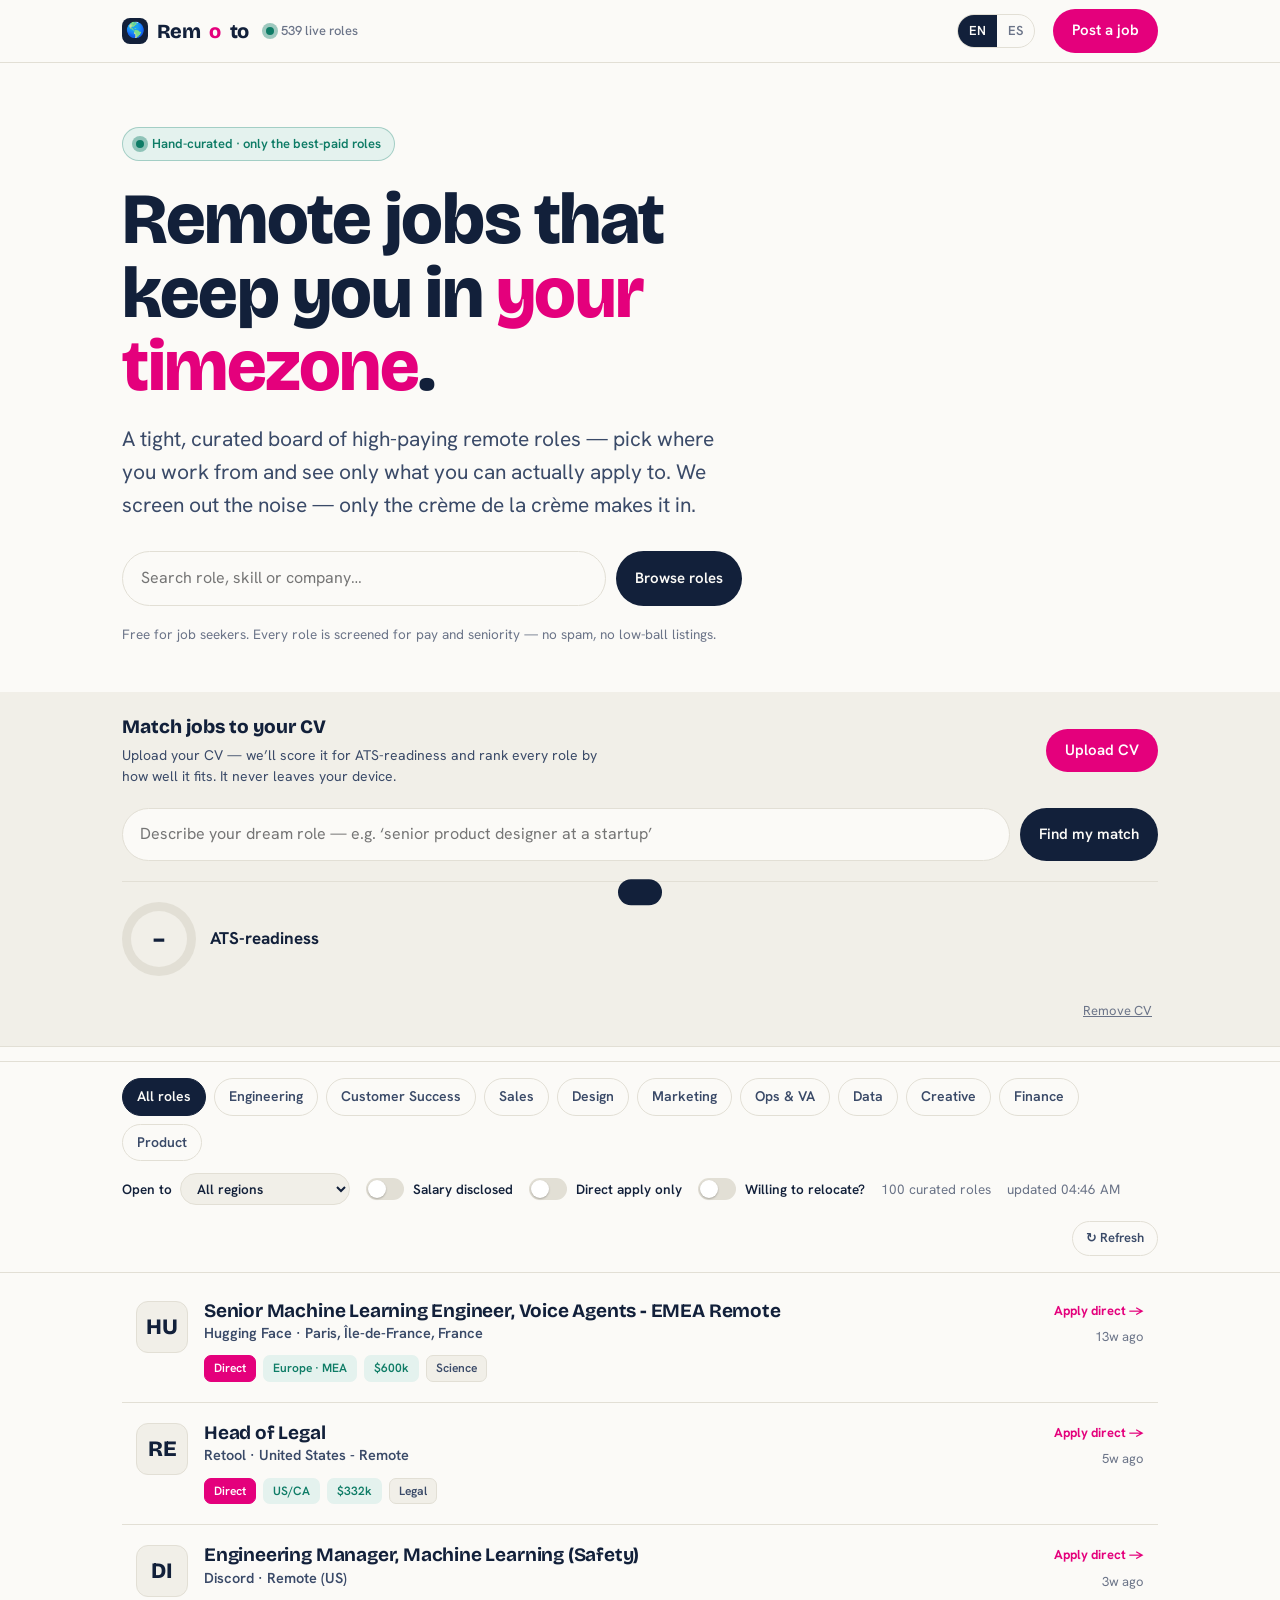
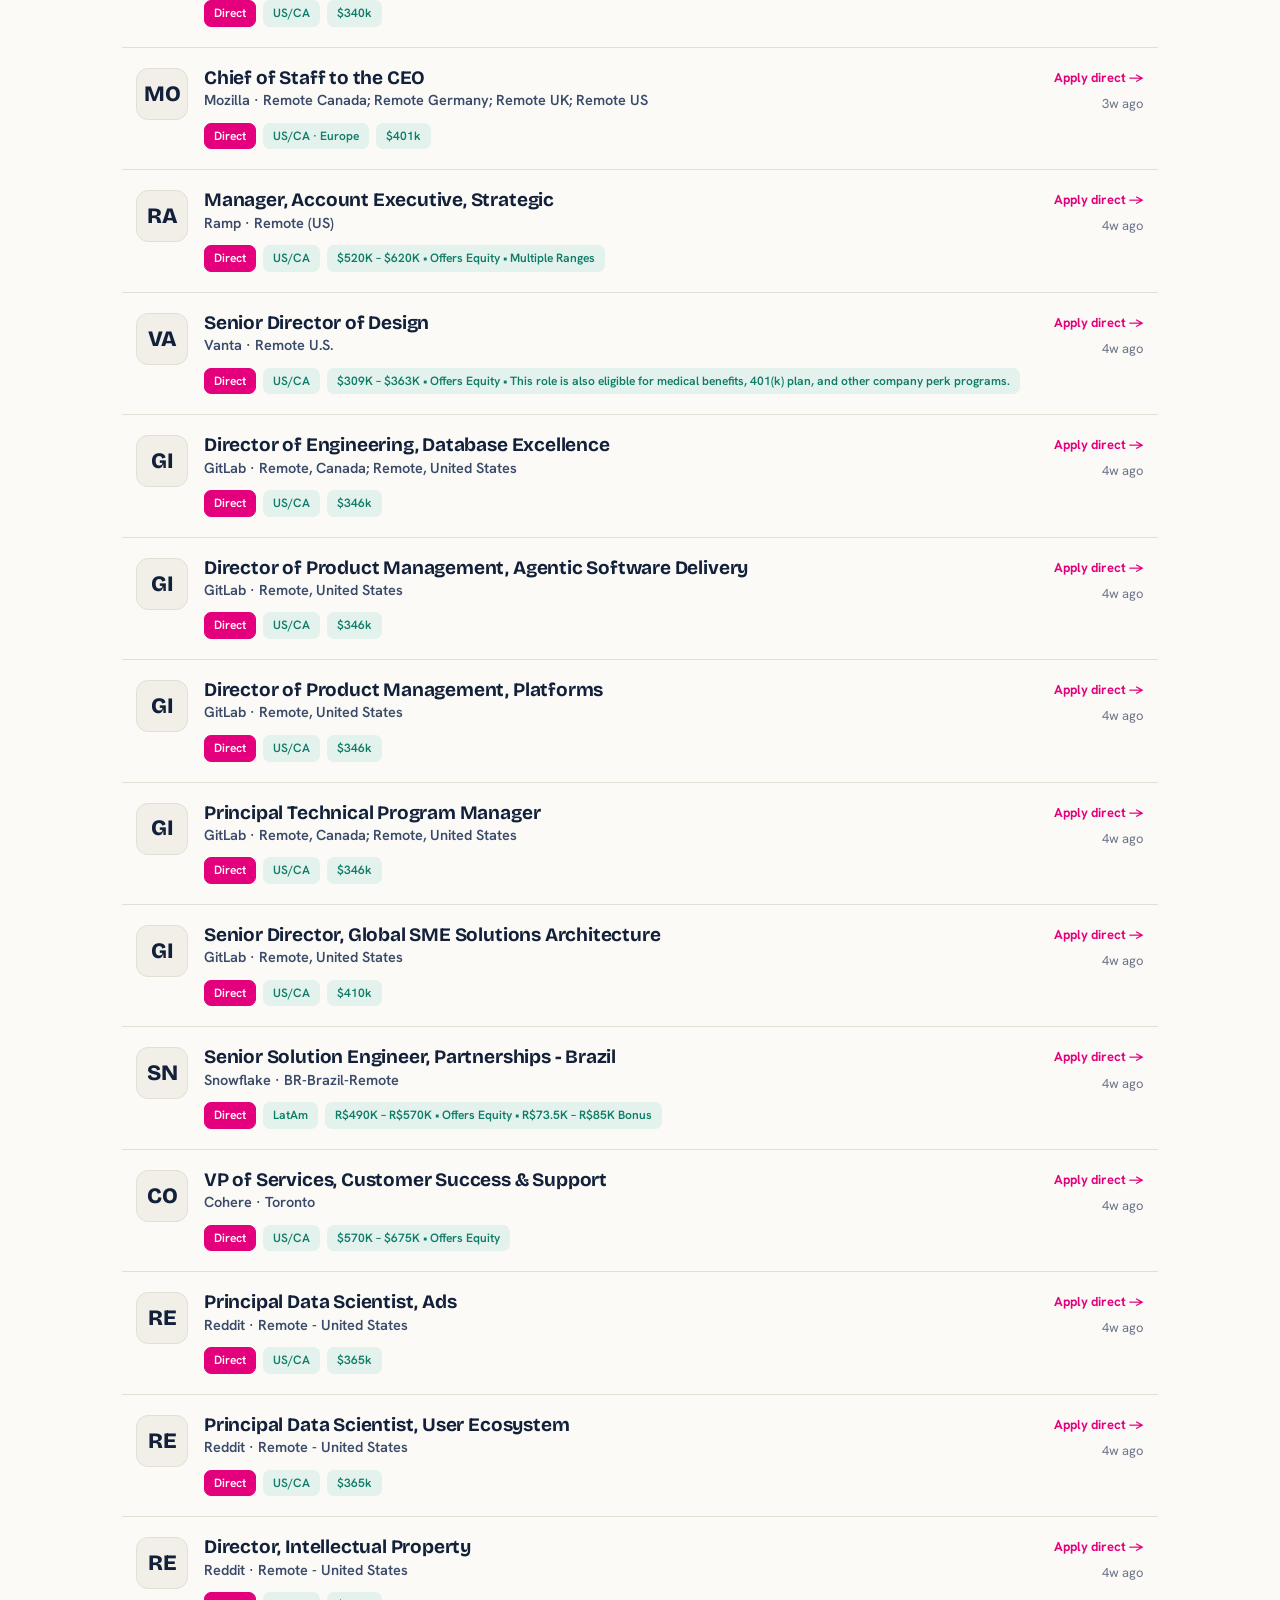
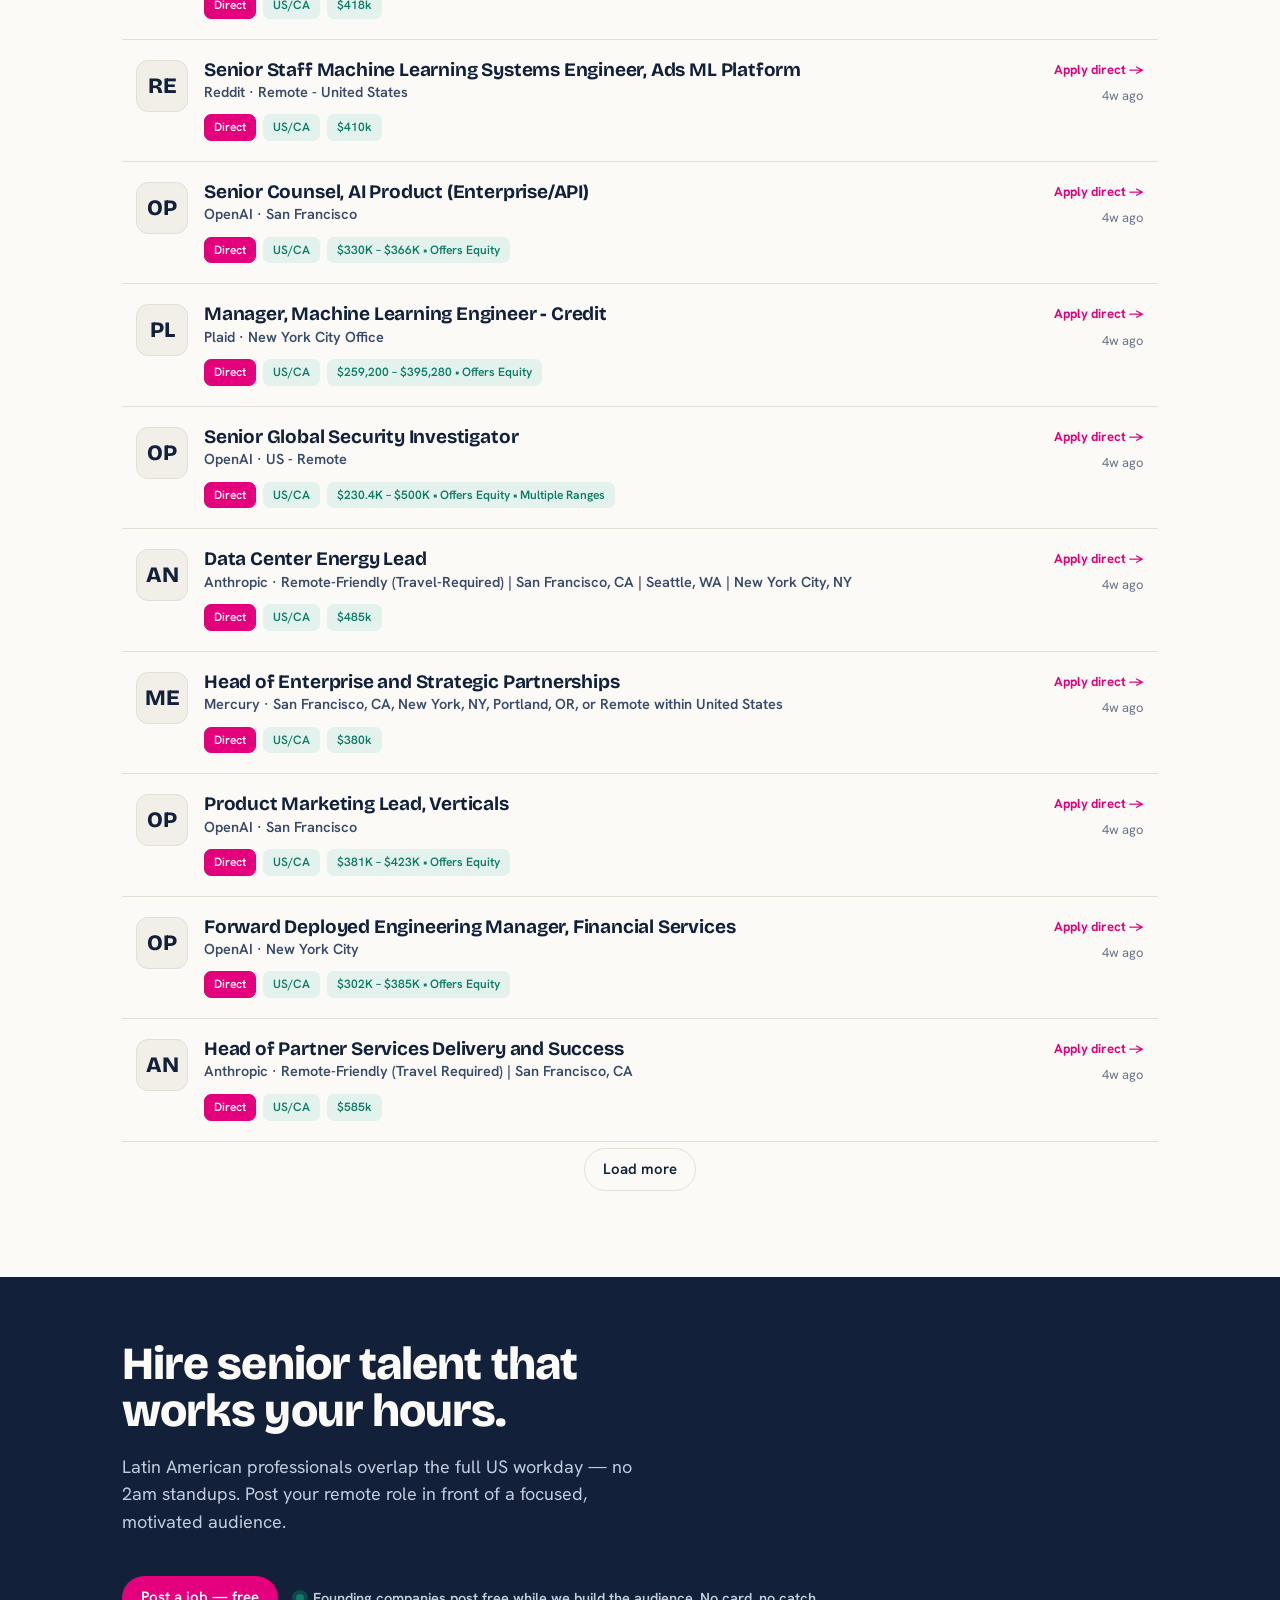
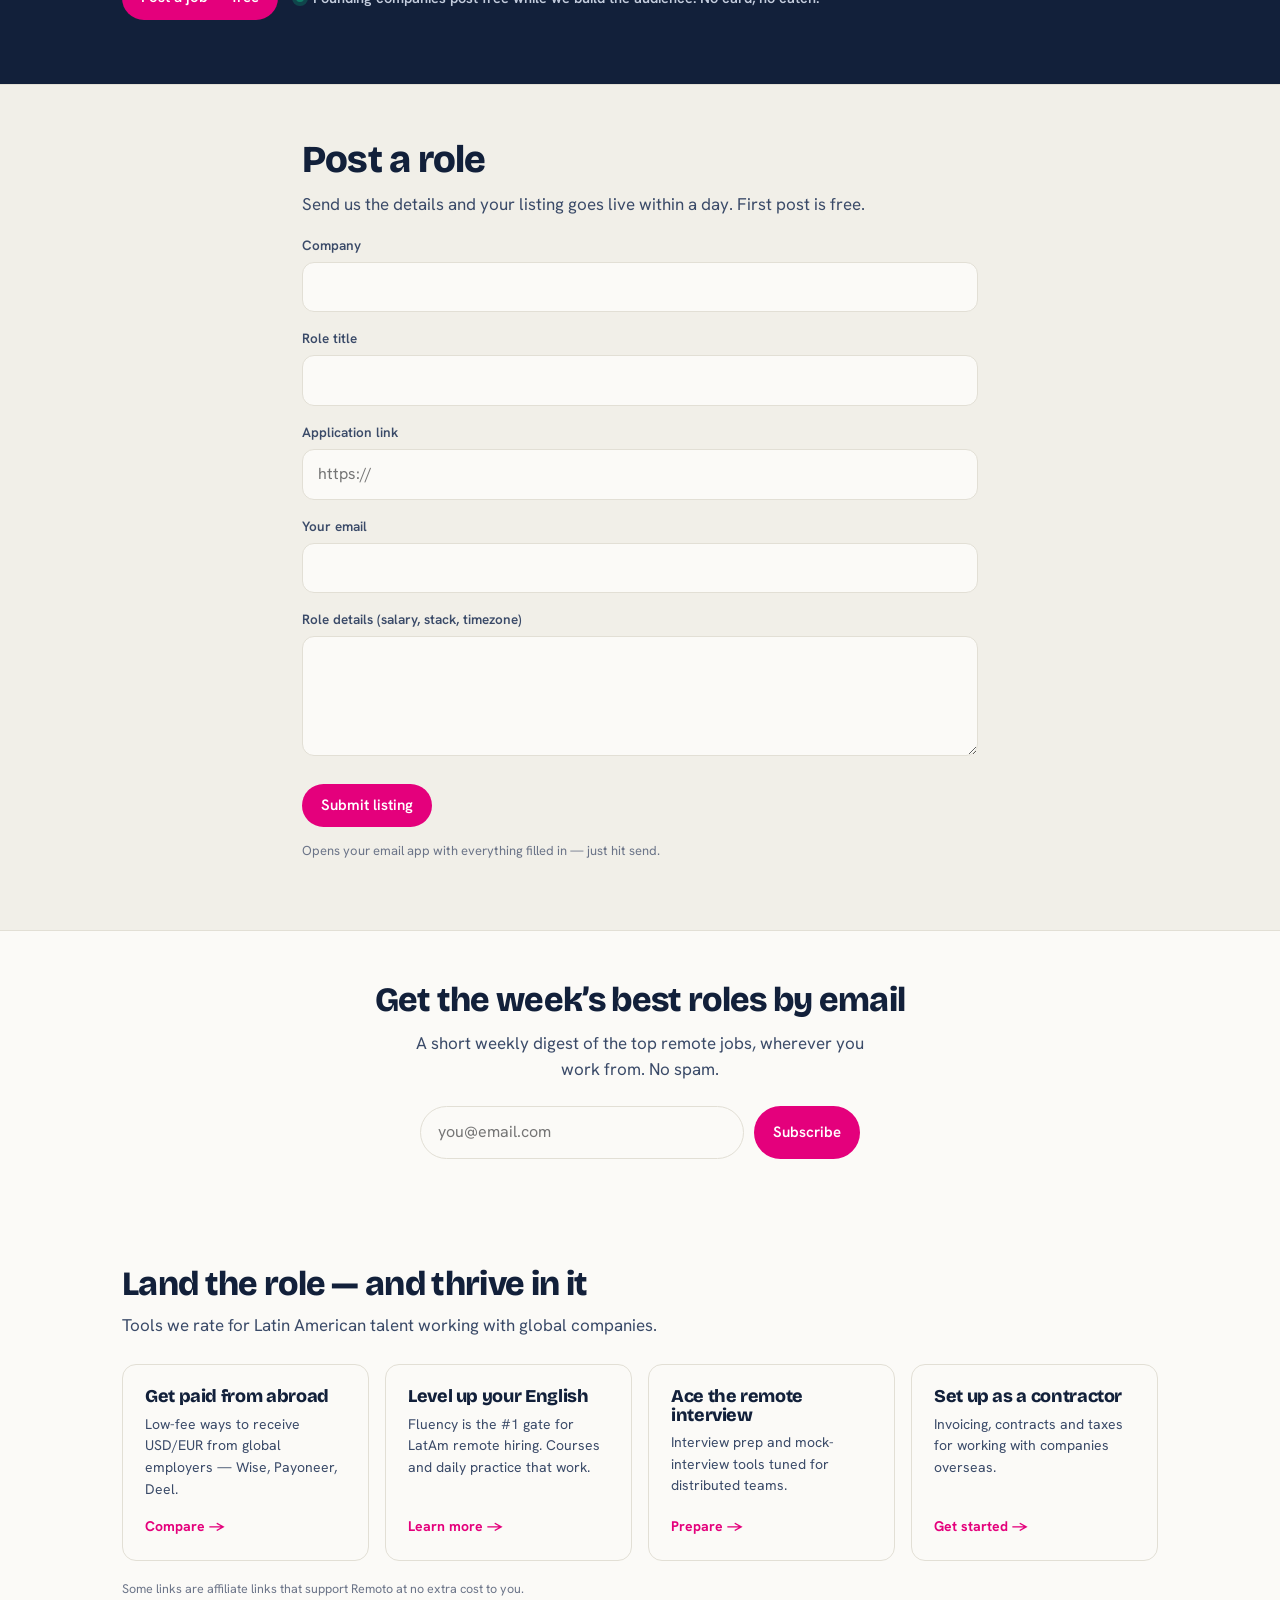
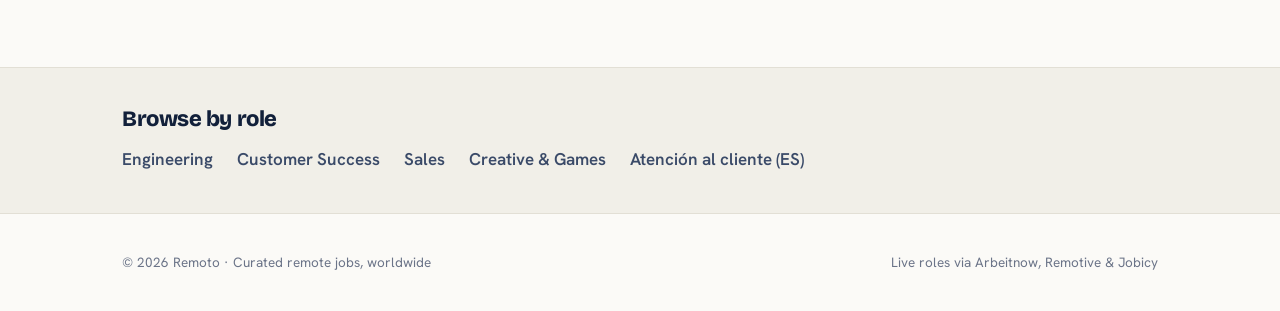
==== commit bdb1e5bd: "Flag roles that require a language other than English; show more roles - Fetcher detects required la" ====
--- a/index.html
+++ b/index.html
@@ -56,6 +56,8 @@
     --jade:#0E7C66;       /* agave jade — live + latam-friendly */
     --jade-soft:#e4f2ee;
     --muted:#6b7488;
+    --amber:#8a5300;      /* language-required badge */
+    --amber-soft:#fdf0d5;
     --radius:14px;
     --maxw:1080px;
   }
@@ -63,13 +65,13 @@
     :root{
       --ink:#EDEFF5; --ink-soft:#b9c0d0; --paper:#0D1526; --paper-2:#141f36;
       --line:#243350; --rosa:#ff4fa6; --rosa-ink:#ff7bbd; --jade:#38b39a;
-      --jade-soft:#12312b; --muted:#8a94ac;
+      --jade-soft:#12312b; --muted:#8a94ac; --amber:#f5c46b; --amber-soft:#3a2c10;
     }
   }
   :root[data-theme="light"]{
     --ink:#12203A; --ink-soft:#3a4a68; --paper:#FBFAF7; --paper-2:#F1EFE8;
     --line:#E2DFD5; --rosa:#E4007C; --rosa-ink:#B10061; --jade:#0E7C66;
-    --jade-soft:#e4f2ee; --muted:#6b7488;
+    --jade-soft:#e4f2ee; --muted:#6b7488; --amber:#8a5300; --amber-soft:#fdf0d5;
   }
   *{box-sizing:border-box}
   html{scroll-behavior:smooth}
@@ -146,6 +148,7 @@
   .tags{display:flex;gap:7px;flex-wrap:wrap;margin-top:11px}
   .tag{font-size:12px;font-weight:600;color:var(--ink-soft);background:var(--paper-2);border:1px solid var(--line);padding:3px 9px;border-radius:7px}
   .tag.latam{color:#fff;background:var(--jade);border-color:var(--jade)}
+  .tag.lang{color:var(--amber);background:var(--amber-soft);border-color:transparent}
   .tag.region{color:var(--jade);background:var(--jade-soft);border-color:transparent}
   .region-pick{display:inline-flex;align-items:center;gap:8px;font-weight:600;color:var(--ink)}
   .region-pick select{font:inherit;font-weight:600;color:var(--ink);background:var(--paper-2);border:1px solid var(--line);border-radius:999px;padding:5px 12px;cursor:pointer}
@@ -821,6 +824,9 @@
     if(ri.global) badge = `<span class="tag latam">${esc(t("worldwide_badge"))}</span>`;
     else if(vr && ri.regions.has(vr)) badge = `<span class="tag latam">${esc((LANG==="es"?"Abierta a ":"Open to ")+regionName(vr,true))}</span>`;
     else if(ri.regions.size) badge = `<span class="tag region">${esc([...ri.regions].map(r=>regionName(r,true)).join(" · "))}</span>`;
+    const LANG_ES={German:"alemán",French:"francés",Spanish:"español",Portuguese:"portugués",Italian:"italiano",Dutch:"neerlandés",Polish:"polaco",Swedish:"sueco",Danish:"danés",Norwegian:"noruego",Finnish:"finés",Czech:"checo",Turkish:"turco",Greek:"griego",Romanian:"rumano",Hungarian:"húngaro",Russian:"ruso",Ukrainian:"ucraniano",Hebrew:"hebreo",Arabic:"árabe",Japanese:"japonés",Korean:"coreano",Mandarin:"chino",Hindi:"hindi",Indonesian:"indonesio",Vietnamese:"vietnamita",Thai:"tailandés"};
+    const langs = (j.languages||[]).map(l=>LANG==="es"?(LANG_ES[l]||l):l);
+    const langTag = langs.length?`<span class="tag lang" title="${esc(LANG==="es"?"Este puesto requiere "+langs.join(" y "):"This role requires "+langs.join(" and "))}">🗣 ${esc(LANG==="es"?"Requiere "+langs.join(" + "):langs.join(" + ")+" required")}</span>`:"";
     const direct = j.direct?`<span class="tag direct">${esc(t("direct_badge"))}</span>`:"";
     const match = cvLoaded?`<span class="tag match ${j._match>=70?'hi':j._match>=40?'mid':'lo'}">${j._match}% ${LANG==="es"?"afín":"match"}</span>`:"";
     const feat = j._pin?`<span class="tag featured">★ ${esc(t("featured_badge"))}</span>`:"";
@@ -831,7 +837,7 @@
       <div>
         <h3>${esc(j.title)}</h3>
         <div class="co">${esc(j.company)}${j.location?` · ${esc(j.location)}`:""}</div>
-        <div class="tags">${feat}${web}${match}${direct}${badge}${sal}${tags}</div>
+        <div class="tags">${langTag}${feat}${web}${match}${direct}${badge}${sal}${tags}</div>
       </div>
       <div class="side"><span class="apply">${esc(applyTxt)}</span><span>${esc(timeAgo(j.created))}</span></div>
     </a>`;
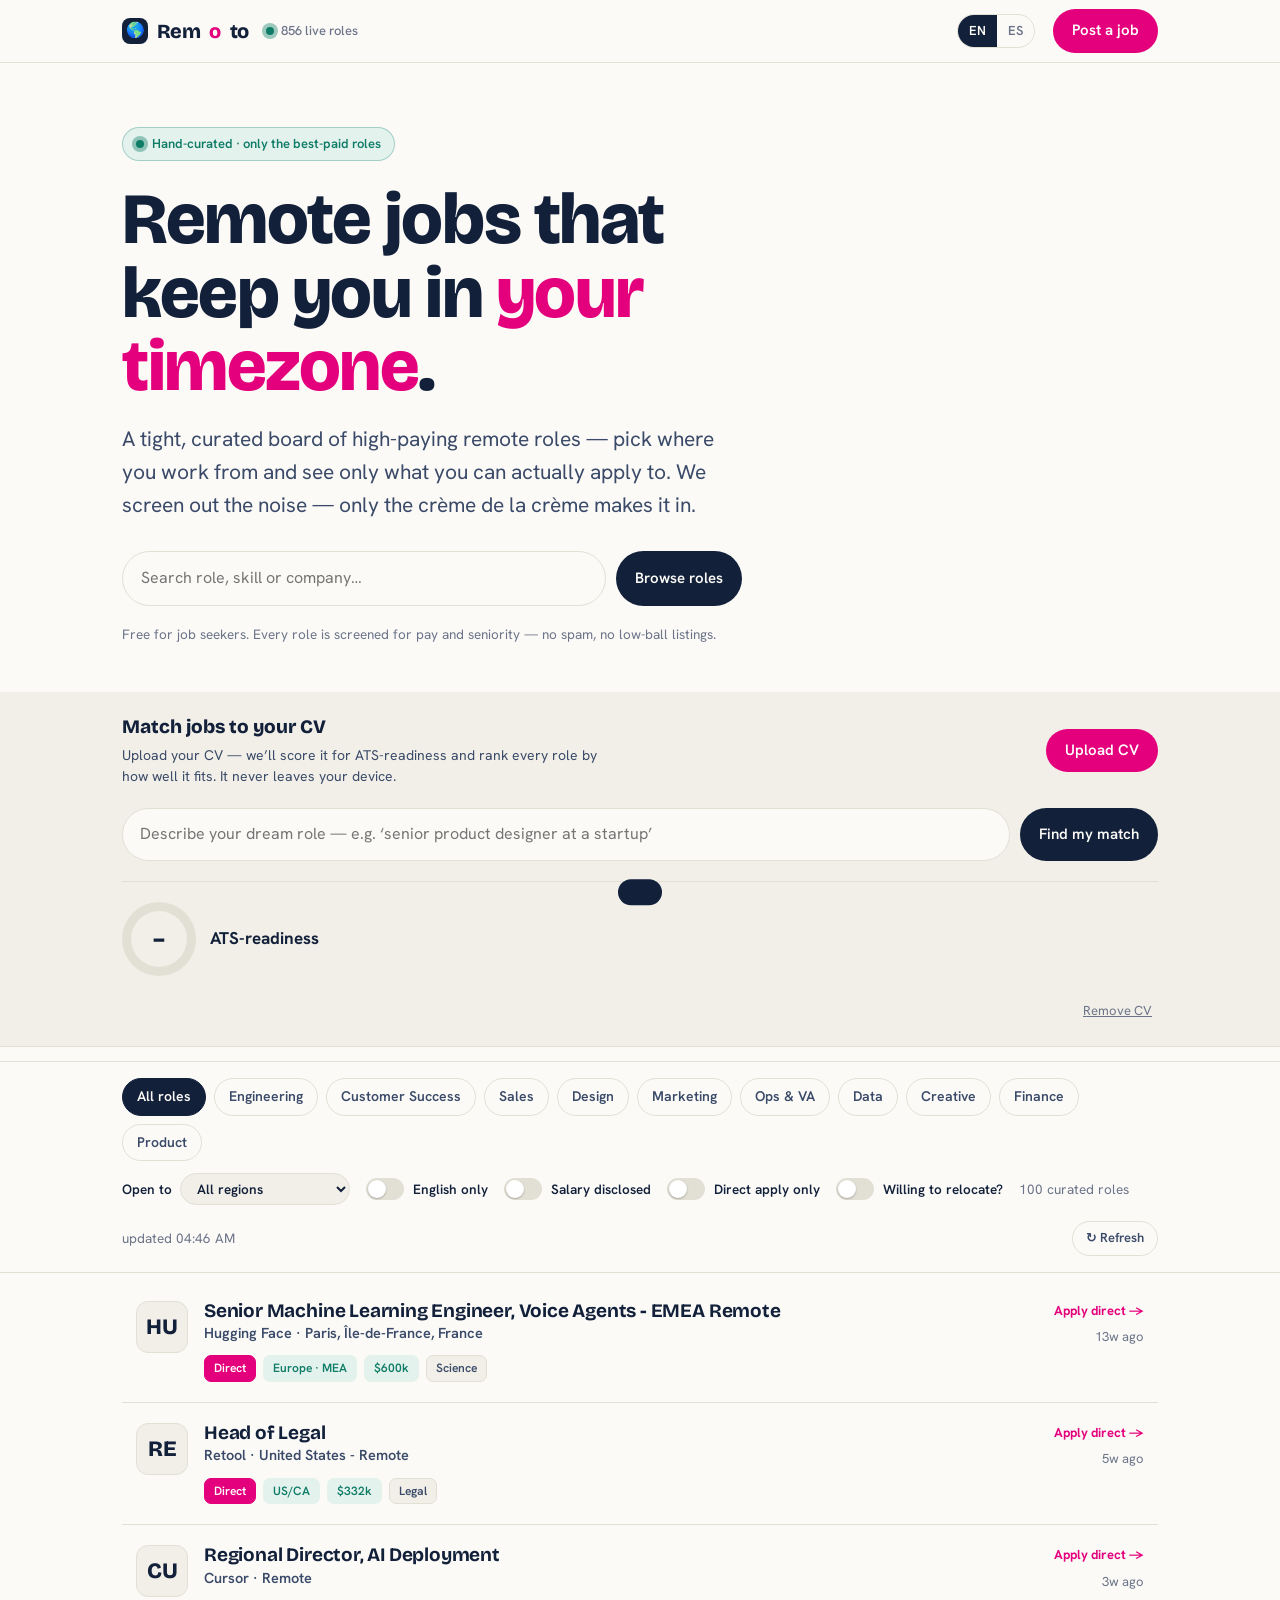
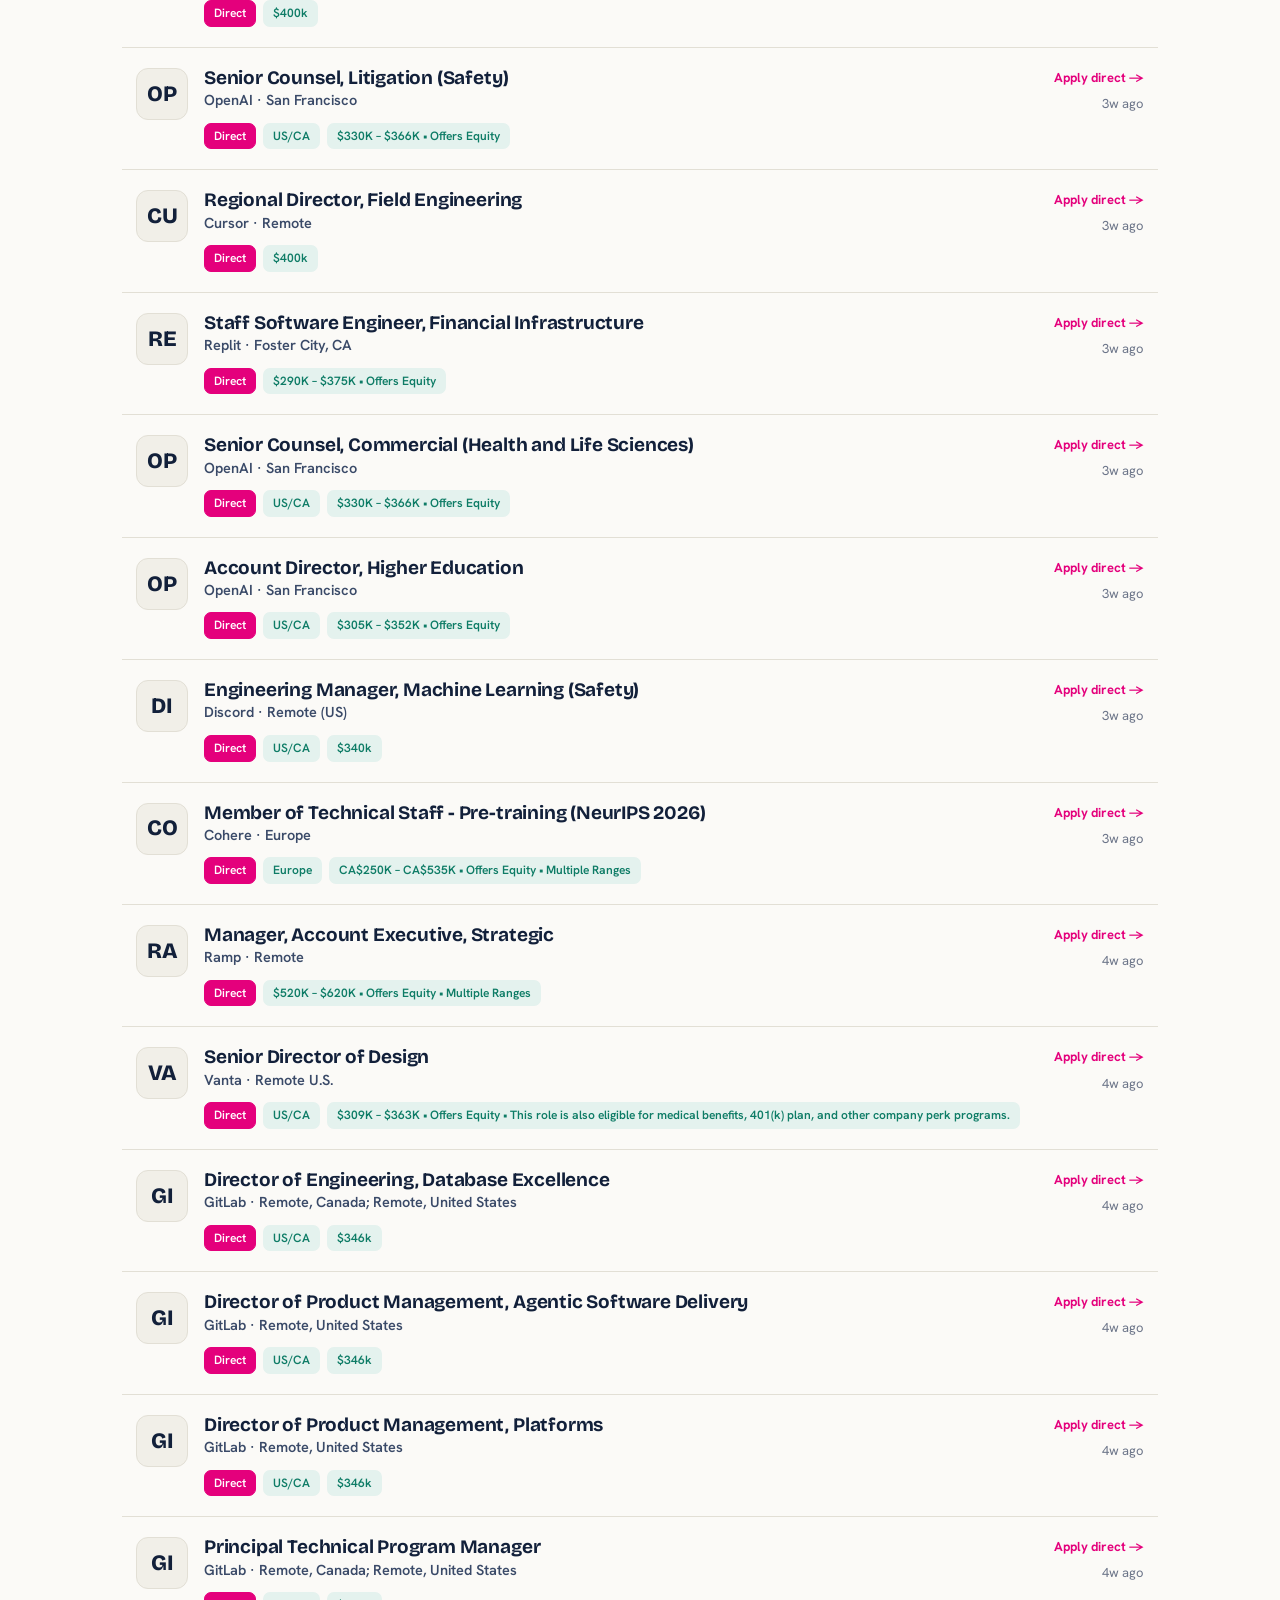
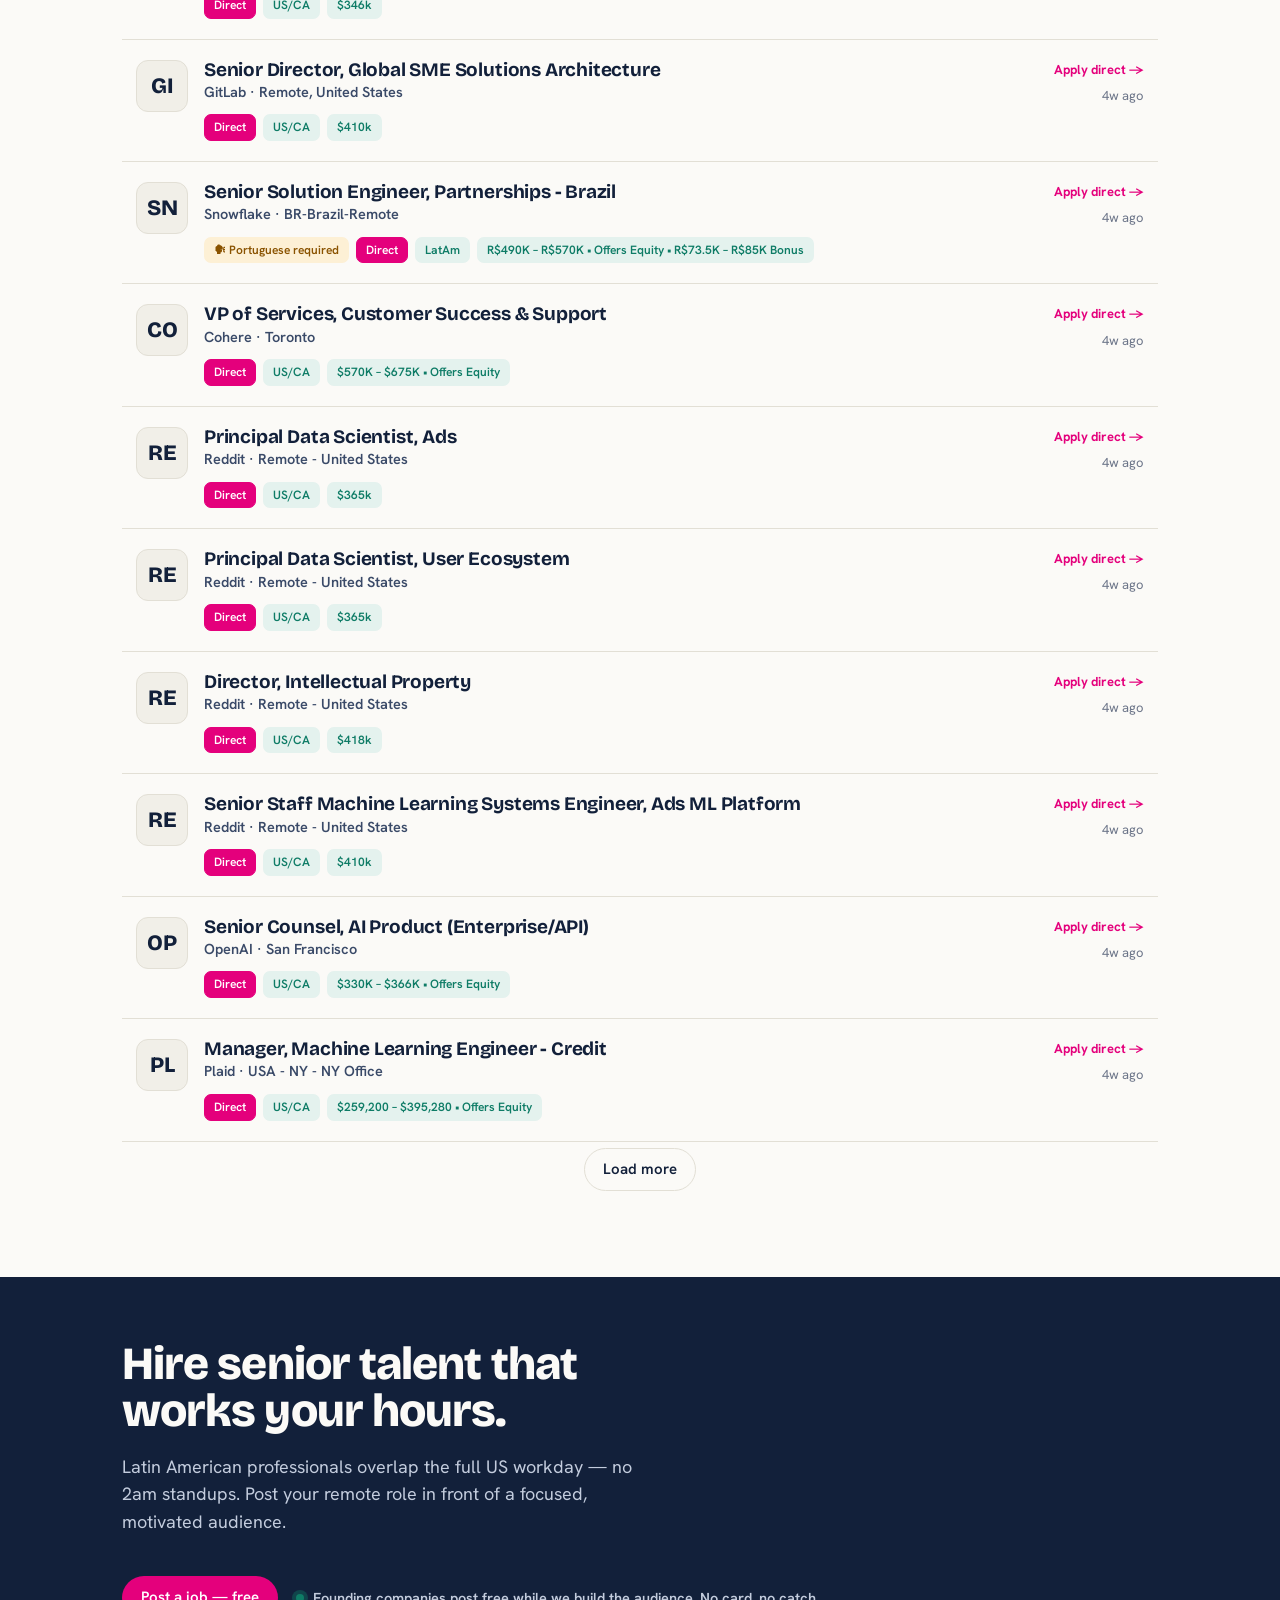
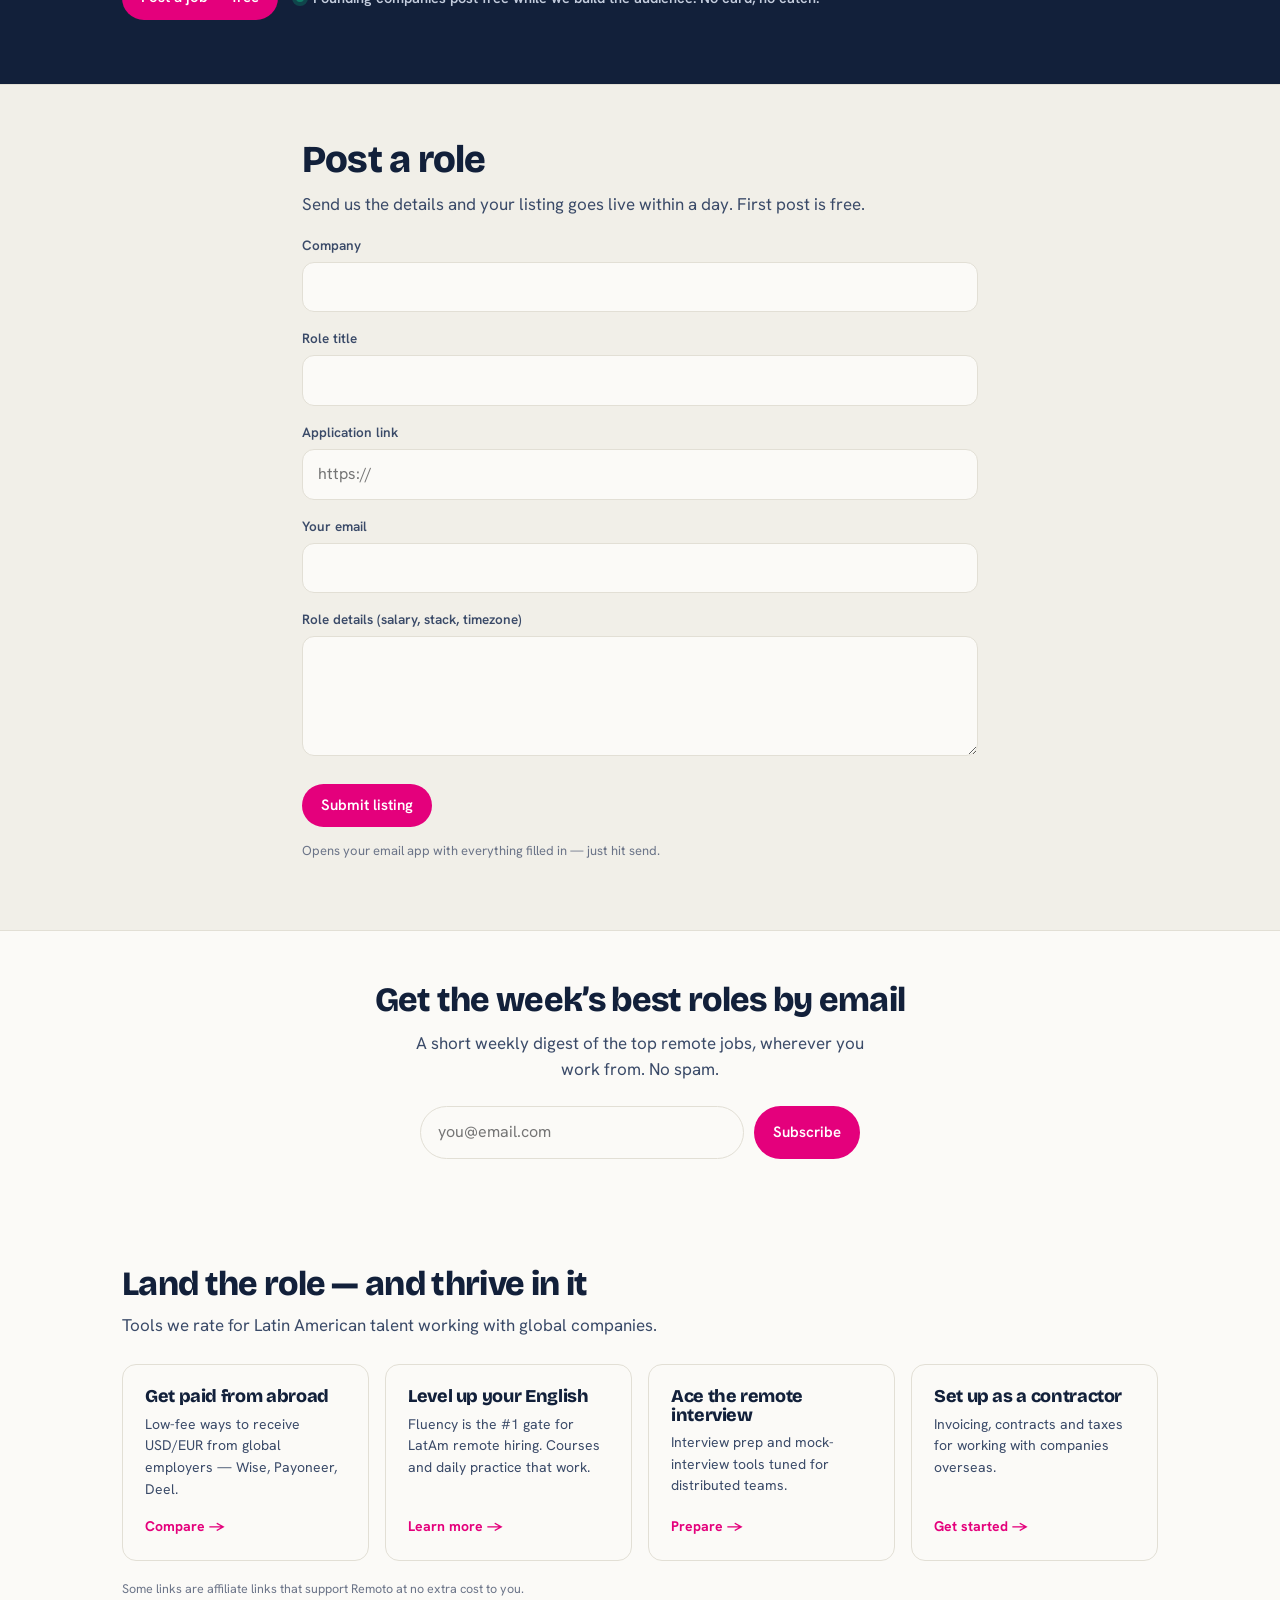
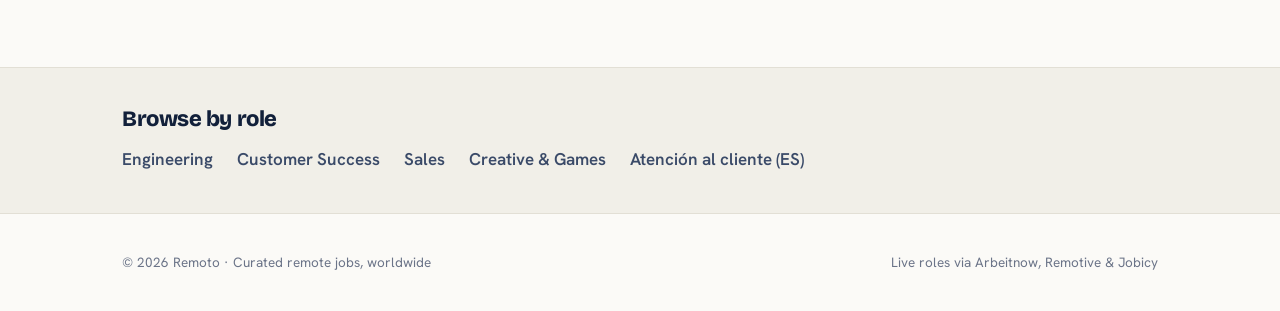
==== commit 25f3ef58: "Add 'English only' filter Hides roles flagged as requiring another language. Remembered between visi" ====
--- a/index.html
+++ b/index.html
@@ -317,6 +317,11 @@
       <label class="region-pick">
         <span data-i18n="region_label">Open to</span>
         <select id="region"></select>
+      </label>
+      <label class="switch" title="Hide roles that require a language other than English">
+        <input type="checkbox" id="english-only" />
+        <span class="track"></span>
+        <span data-i18n="english_toggle">English only</span>
       </label>
       <label class="switch">
         <input type="checkbox" id="salaried-only" />
@@ -561,7 +566,7 @@
     hero_sub:"A tight, curated board of high-paying remote roles — pick where you work from and see only what you can actually apply to. We screen out the noise — only the crème de la crème makes it in.",
     search_ph:"Search role, skill or company…", hero_cta:"Browse roles",
     hero_trust:"Free for job seekers. Every role is screened for pay and seniority — no spam, no low-ball listings.",
-    region_label:"Open to", region_all:"All regions", region_near:"near you", worldwide_badge:"🌍 Worldwide", salaried_toggle:"Salary disclosed", direct_toggle:"Direct apply only", relocate_toggle:"Willing to relocate?", direct_badge:"Direct", apply_direct:"Apply direct →", refresh:"↻ Refresh", loading:"Pulling in today’s remote roles…", load_more:"Load more", match_toggle:"Best matches for me", cv_h:"Match jobs to your CV", cv_sub:"Upload your CV — we’ll score it for ATS-readiness and rank every role by how well it fits. It never leaves your device.", cv_btn:"Upload CV", cv_ats:"ATS-readiness", cv_clear:"Remove CV", dream_ph:"Describe your dream role — e.g. ‘senior product designer at a startup’", dream_go:"Find my match",
+    english_toggle:"English only", region_label:"Open to", region_all:"All regions", region_near:"near you", worldwide_badge:"🌍 Worldwide", salaried_toggle:"Salary disclosed", direct_toggle:"Direct apply only", relocate_toggle:"Willing to relocate?", direct_badge:"Direct", apply_direct:"Apply direct →", refresh:"↻ Refresh", loading:"Pulling in today’s remote roles…", load_more:"Load more", match_toggle:"Best matches for me", cv_h:"Match jobs to your CV", cv_sub:"Upload your CV — we’ll score it for ATS-readiness and rank every role by how well it fits. It never leaves your device.", cv_btn:"Upload CV", cv_ats:"ATS-readiness", cv_clear:"Remove CV", dream_ph:"Describe your dream role — e.g. ‘senior product designer at a startup’", dream_go:"Find my match",
     emp_h2:"Hire senior talent that works your hours.",
     emp_lead:"Latin American professionals overlap the full US workday — no 2am standups. Post your remote role in front of a focused, motivated audience.",
     t1_name:"First post", t1_price:"Free", t1_per:"launch offer · 30 days", t1_a:"One live listing for 30 days", t1_b:"Prove the audience, then decide",
@@ -581,7 +586,7 @@
     hero_sub:"Un tablero curado de empleos remotos bien pagados — elige desde dónde trabajas y ve solo a lo que realmente puedes aplicar. Filtramos el ruido — solo la crème de la crème entra.",
     search_ph:"Busca puesto, habilidad o empresa…", hero_cta:"Ver vacantes",
     hero_trust:"Gratis para candidatos. Cada vacante se filtra por salario y seniority — sin spam, sin ofertas mediocres.",
-    region_label:"Abierta a", region_all:"Todas las regiones", region_near:"cerca de ti", worldwide_badge:"🌍 Global", salaried_toggle:"Con salario", direct_toggle:"Solo aplicación directa", relocate_toggle:"¿Dispuesto a mudarte?", direct_badge:"Directo", apply_direct:"Aplica directo →", refresh:"↻ Actualizar", loading:"Cargando las vacantes de hoy…", load_more:"Ver más", match_toggle:"Mejores para mí", cv_h:"Empareja empleos con tu CV", cv_sub:"Sube tu CV — lo evaluamos para compatibilidad ATS y ordenamos cada vacante según qué tan bien encaja. Nunca sale de tu dispositivo.", cv_btn:"Subir CV", cv_ats:"Compatibilidad ATS", cv_clear:"Quitar CV", dream_ph:"Describe tu empleo ideal — ej. ‘diseñador de producto senior en una startup’", dream_go:"Buscar mi match",
+    english_toggle:"Solo en inglés", region_label:"Abierta a", region_all:"Todas las regiones", region_near:"cerca de ti", worldwide_badge:"🌍 Global", salaried_toggle:"Con salario", direct_toggle:"Solo aplicación directa", relocate_toggle:"¿Dispuesto a mudarte?", direct_badge:"Directo", apply_direct:"Aplica directo →", refresh:"↻ Actualizar", loading:"Cargando las vacantes de hoy…", load_more:"Ver más", match_toggle:"Mejores para mí", cv_h:"Empareja empleos con tu CV", cv_sub:"Sube tu CV — lo evaluamos para compatibilidad ATS y ordenamos cada vacante según qué tan bien encaja. Nunca sale de tu dispositivo.", cv_btn:"Subir CV", cv_ats:"Compatibilidad ATS", cv_clear:"Quitar CV", dream_ph:"Describe tu empleo ideal — ej. ‘diseñador de producto senior en una startup’", dream_go:"Buscar mi match",
     emp_h2:"Contrata talento senior en tu horario.",
     emp_lead:"Los profesionales de Latinoamérica coinciden con toda la jornada de EE. UU. Publica tu vacante remota frente a una audiencia enfocada y motivada.",
     t1_name:"Primera publicación", t1_price:"Gratis", t1_per:"oferta de lanzamiento · 30 días", t1_a:"Una vacante activa por 30 días", t1_b:"Comprueba la audiencia y decide",
@@ -605,6 +610,8 @@
   if(q && (q==="all" || REGIONS.some(r=>r.id===q))) return q;
   try{ const v=localStorage.getItem("remoto_region"); if(v && (v==="all"||REGIONS.some(r=>r.id===v))) return v; }catch(_){}
   return "all"; })();
+let englishOnly = (()=>{ const q=new URLSearchParams(location.search).get("english"); if(q!==null) return q==="1";
+  try{ return localStorage.getItem("remoto_english_only")==="1"; }catch(_){ return false; } })();
 const viewerRegion = () => regionSel!=="all" ? regionSel : tzRegion;
 let salariedOnly = false;
 let directOnly = false;
@@ -776,6 +783,7 @@
     if(directOnly||CONFIG.DIRECT_APPLY_ONLY) jobs=jobs.filter(j=>j.direct);
     if(salariedOnly) jobs=jobs.filter(j=>j._sal>0);
     if(regionSel!=="all") jobs=jobs.filter(j=>openTo(j,regionSel));
+    if(englishOnly) jobs=jobs.filter(j=>!(j.languages&&j.languages.length));
     jobs.sort((a,b)=> (b._dream-a._dream) || (b._score-a._score));
     pool = jobs.slice(0, CONFIG.MAX_JOBS);
     showDreamBanner(q, pool.length, pool.filter(j=>j.web).length);
@@ -790,6 +798,8 @@
       jobs=jobs.filter(j=>!j.relocate);                 // main board stays remote-only
       jobs=jobs.filter(passesCuration);                 // curation gate: high pay / senior / no junk
       if(regionSel!=="all") jobs=jobs.filter(j=>openTo(j,regionSel));
+      if(englishOnly) jobs=jobs.filter(j=>!(j.languages&&j.languages.length));
+    if(englishOnly) jobs=jobs.filter(j=>!(j.languages&&j.languages.length));
       jobs=jobs.filter(j=>catMatch(j,activeCat));
       if(query){ const q=query.toLowerCase(); jobs=jobs.filter(j=>(j.title+" "+j.company+" "+(j.tags||[]).join(" ")).toLowerCase().includes(q)); }
     }
@@ -916,6 +926,8 @@
   sel.value=regionSel;
 }
 buildRegionSelect();
+{ const eo=document.getElementById("english-only"); eo.checked=englishOnly;
+  eo.addEventListener("change",e=>{ englishOnly=e.target.checked; try{ localStorage.setItem("remoto_english_only",englishOnly?"1":"0"); }catch(_){} shown=CONFIG.PAGE_SIZE; render(); }); }
 document.getElementById("region").addEventListener("change",e=>{ regionSel=e.target.value; try{ localStorage.setItem("remoto_region",regionSel); }catch(_){} shown=CONFIG.PAGE_SIZE; render(); });
 document.getElementById("salaried-only").addEventListener("change",e=>{ salariedOnly=e.target.checked; shown=CONFIG.PAGE_SIZE; render(); });
 document.getElementById("direct-only").addEventListener("change",e=>{ directOnly=e.target.checked; shown=CONFIG.PAGE_SIZE; render(); });
